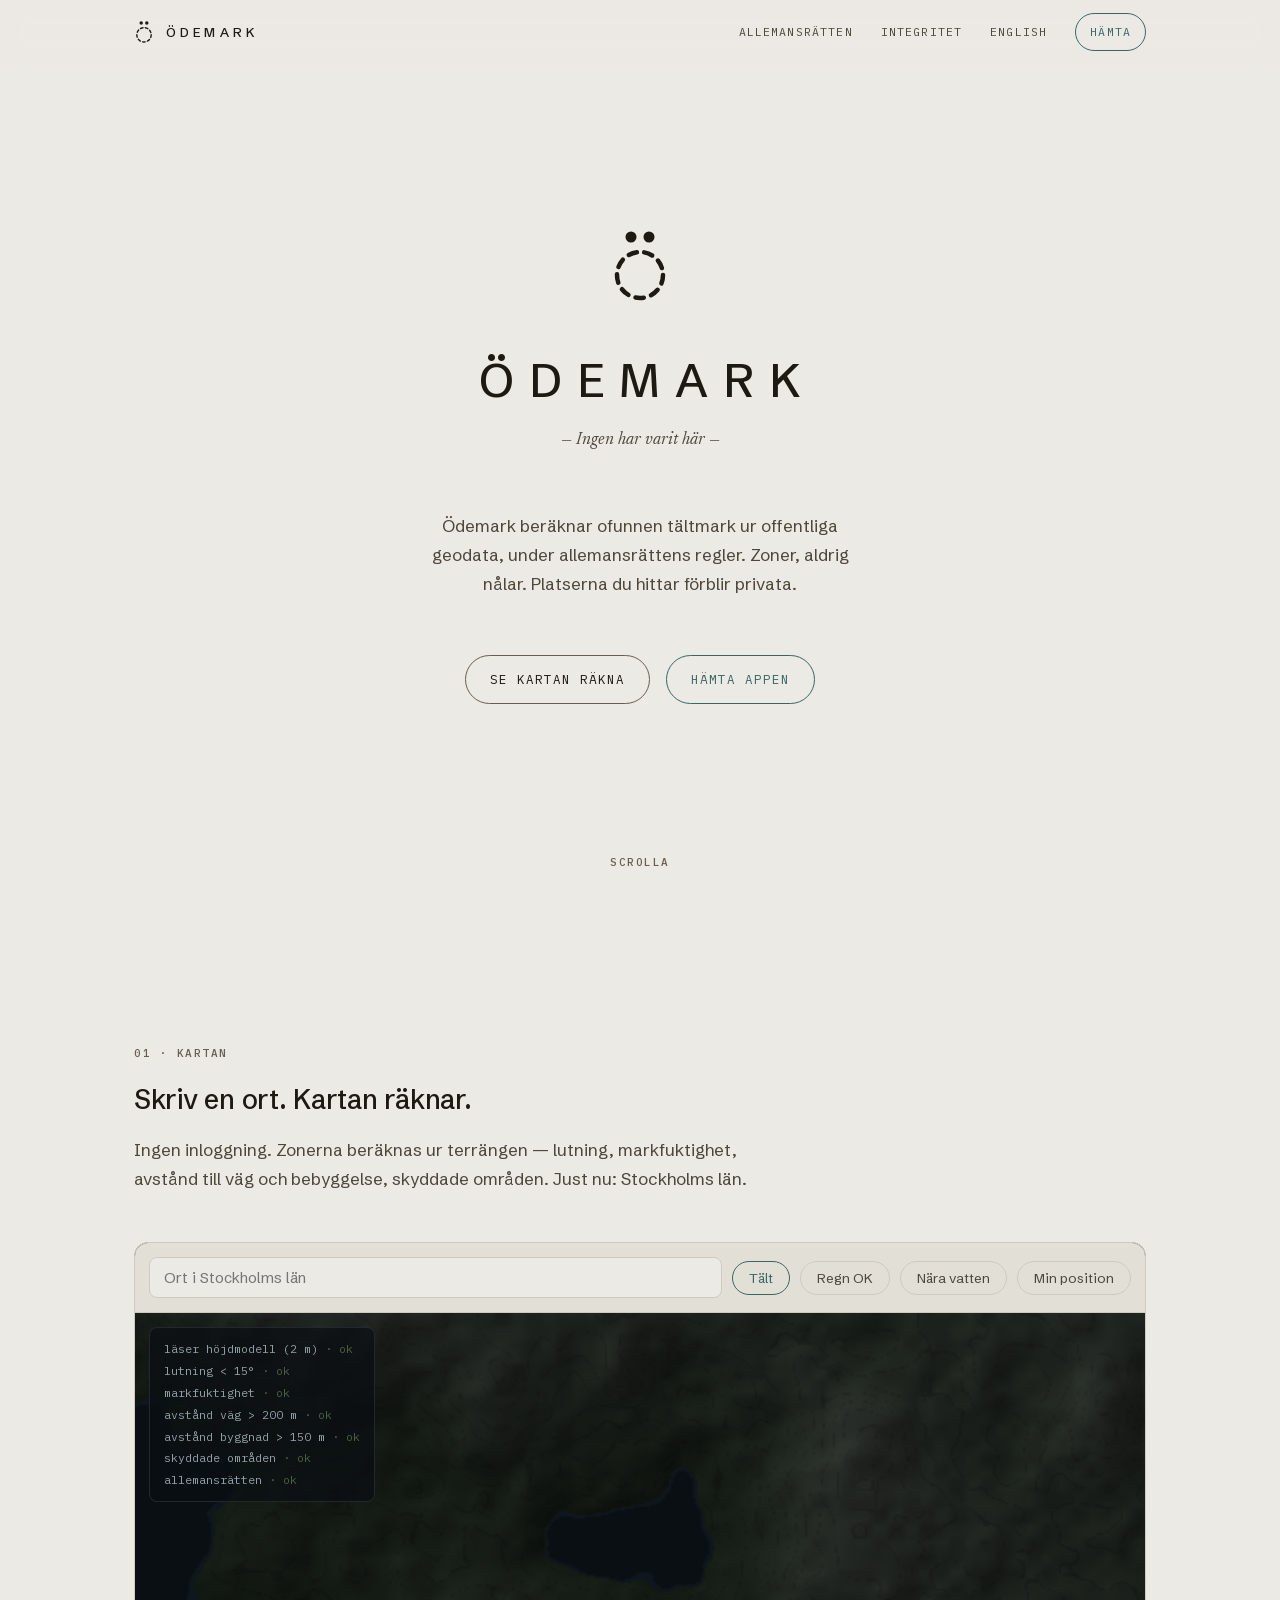
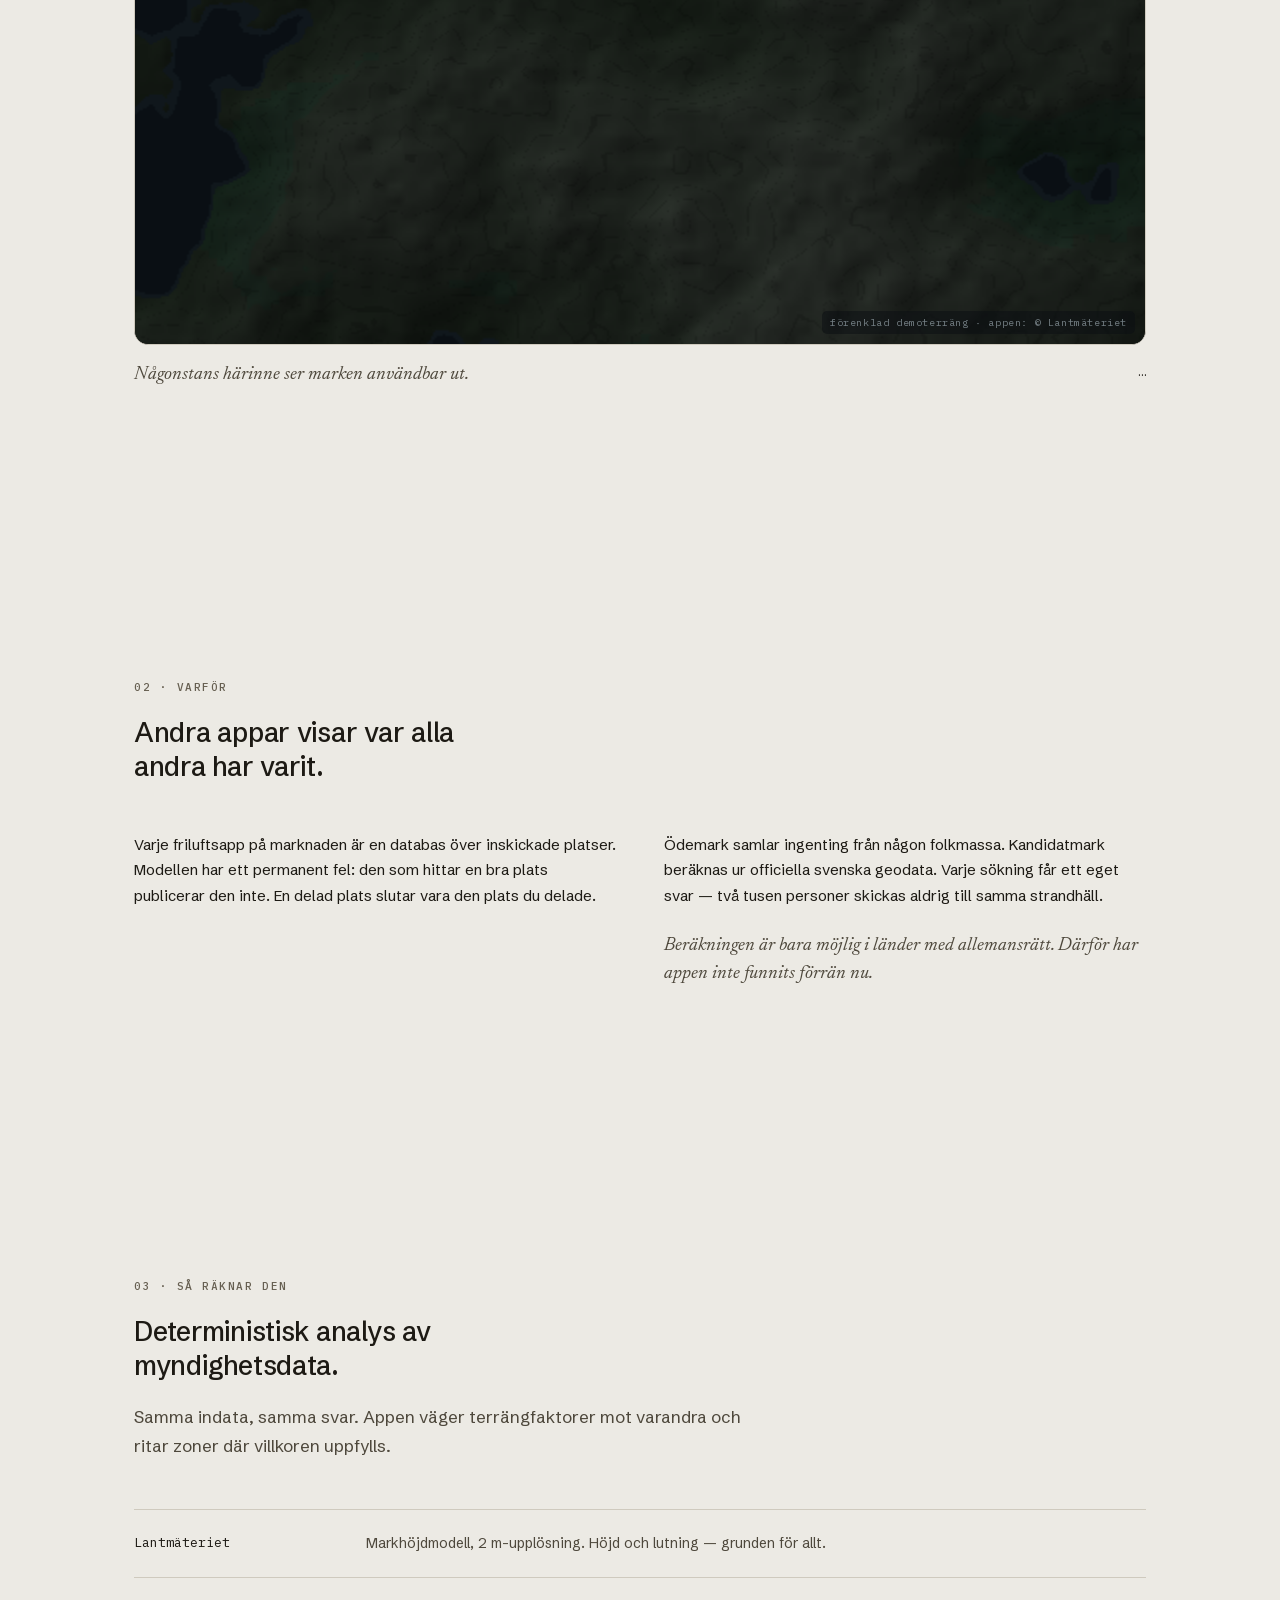
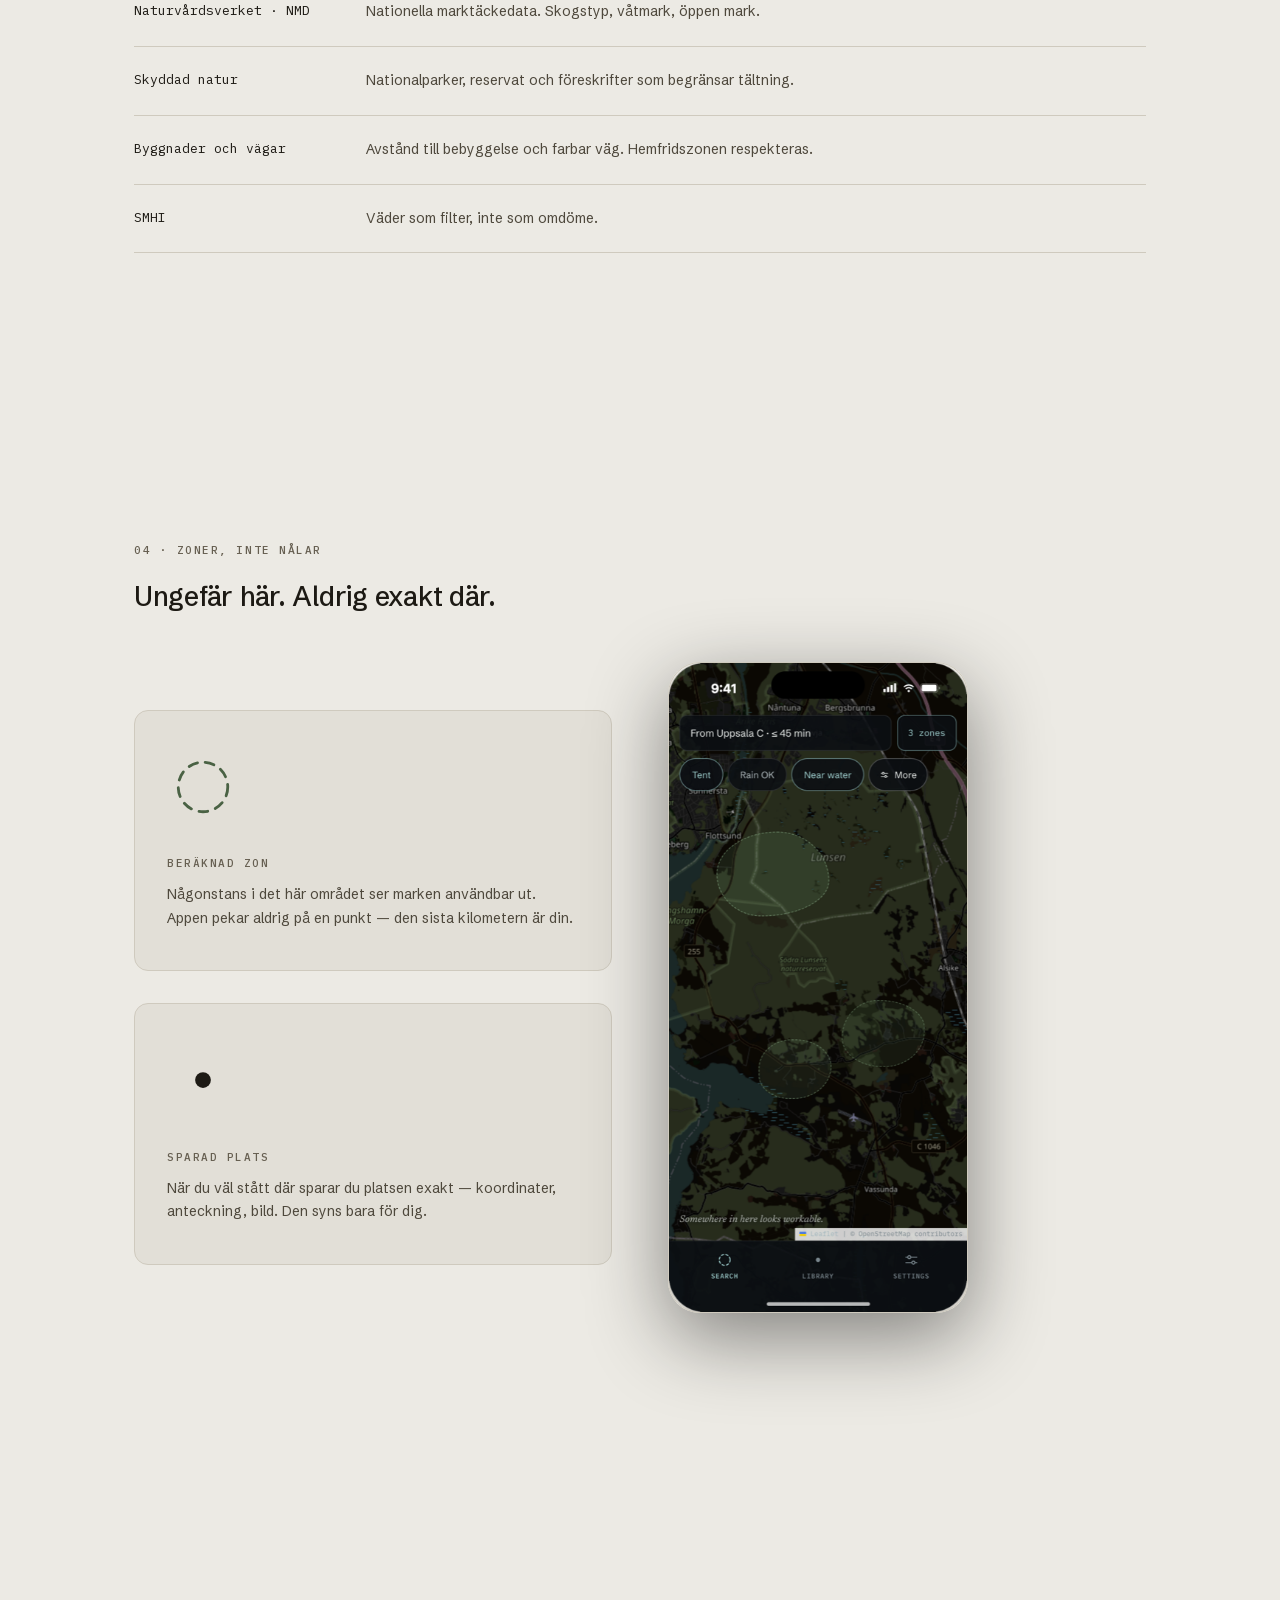
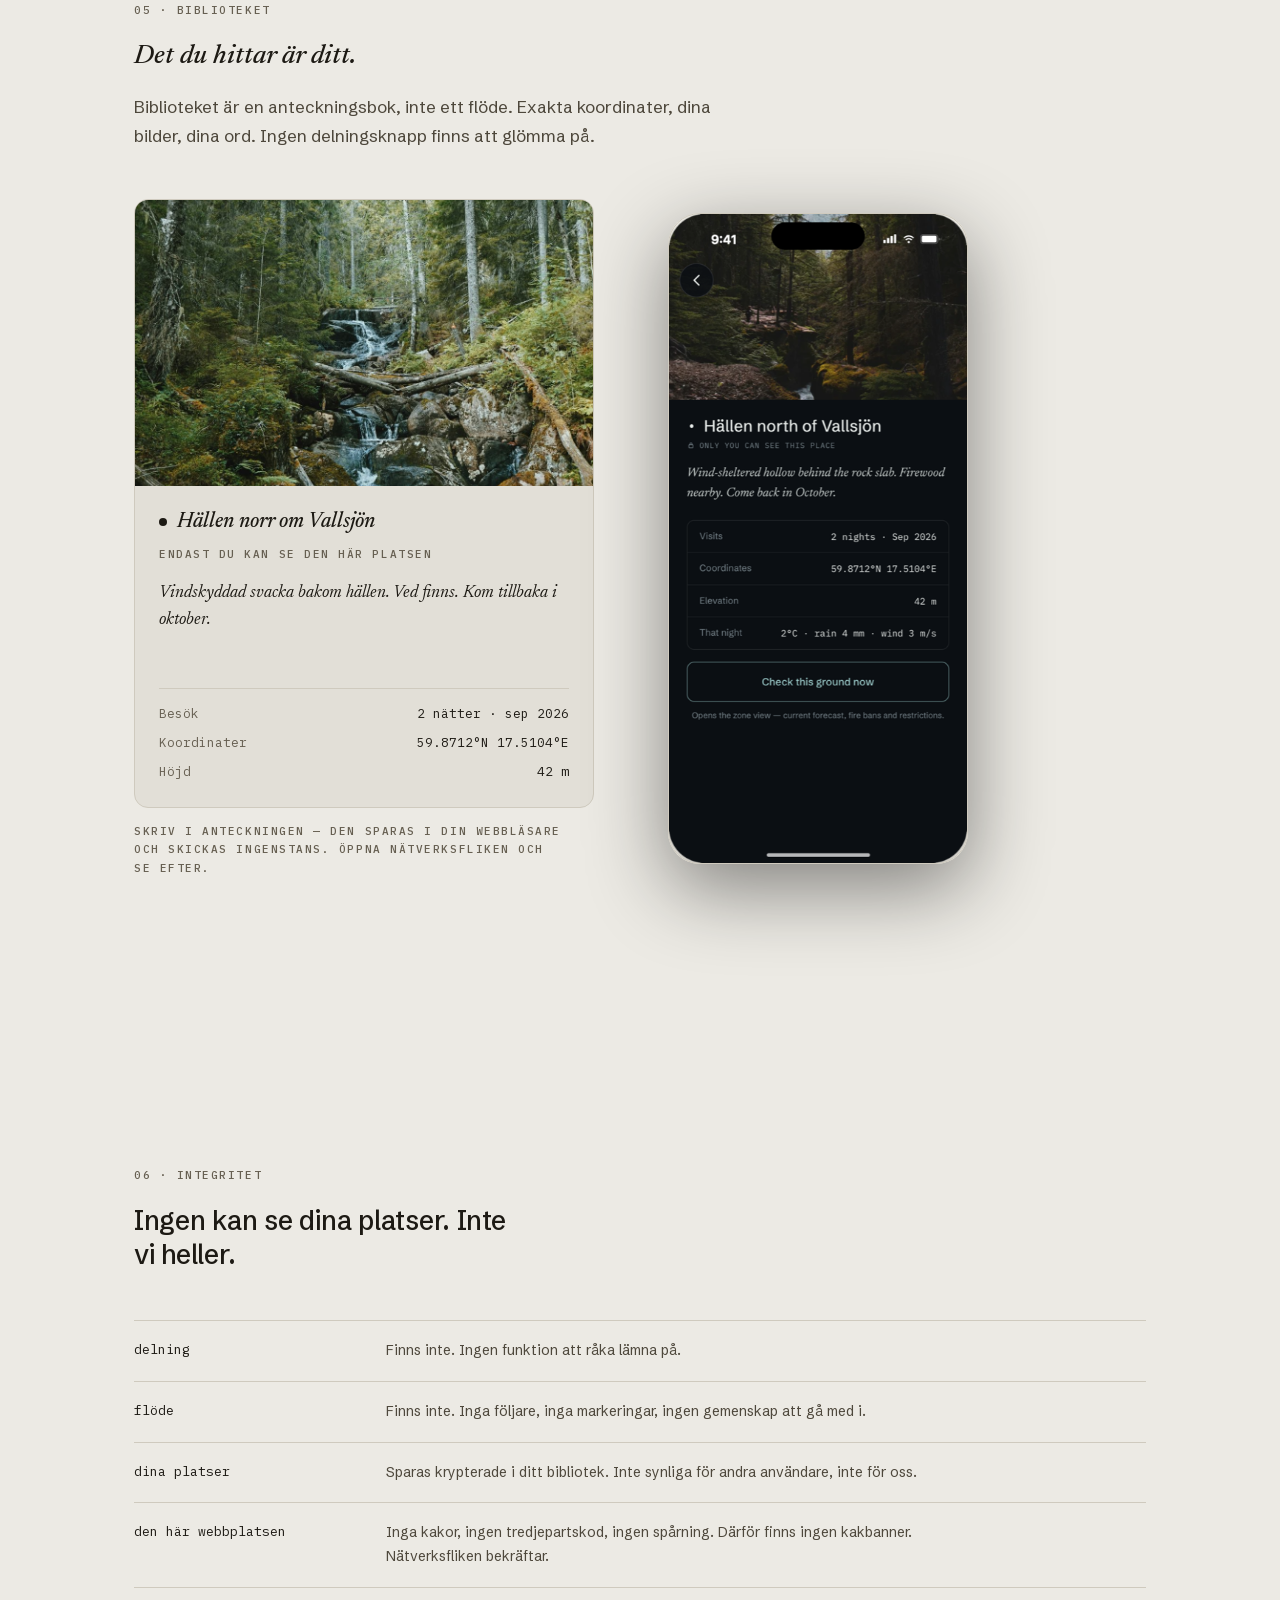
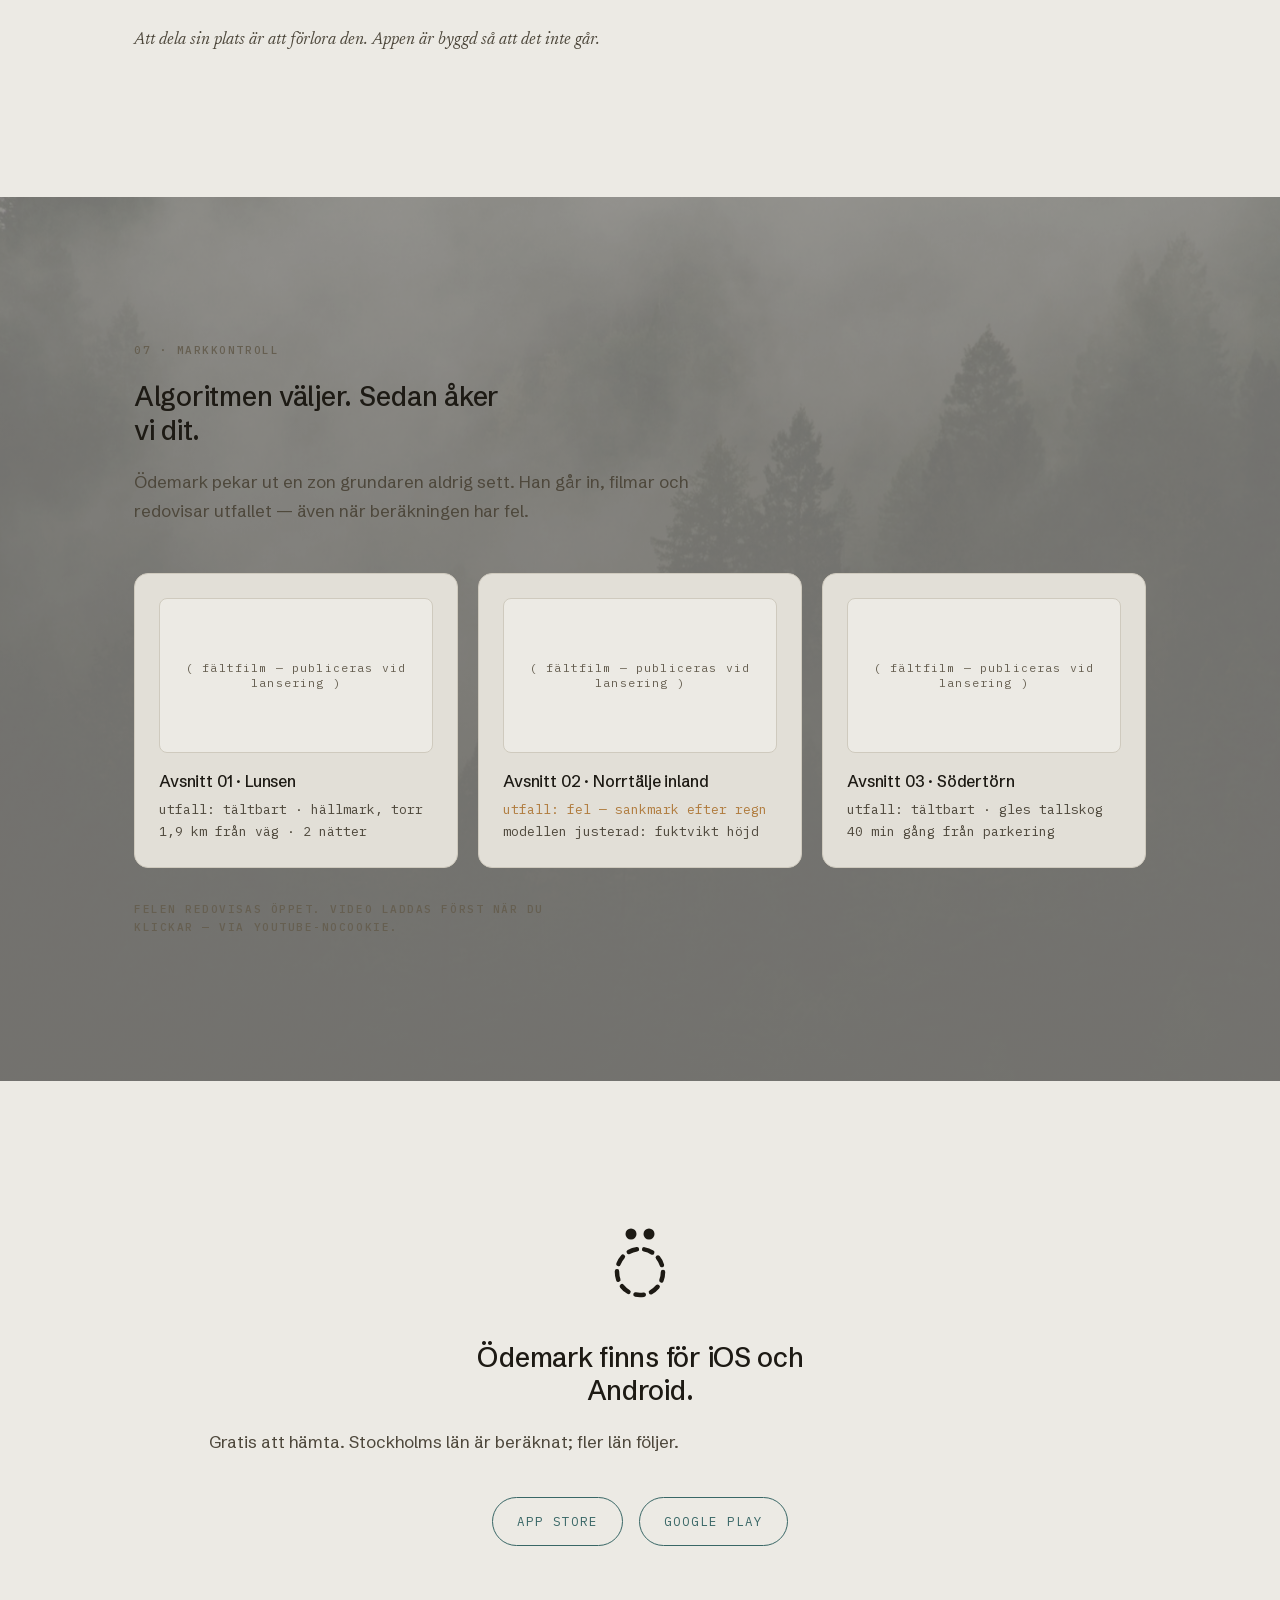
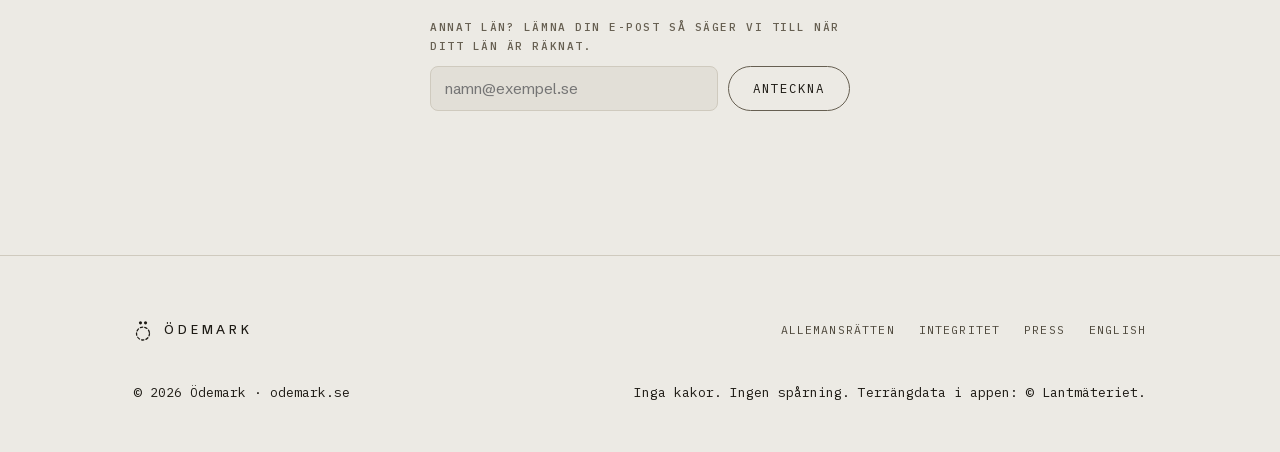
==== index.html @ 14883371 "starts website" ====
<!DOCTYPE html>
<html lang="sv">
<head>
<meta charset="utf-8">
<meta name="viewport" content="width=device-width, initial-scale=1">
<title>Ödemark — beräknad tältmark. Ingen har varit här.</title>
<meta name="description" content="Ödemark beräknar ofunnen tältmark ur offentliga svenska geodata, under allemansrättens regler. Zoner, aldrig nålar. Platserna du hittar förblir privata.">
<link rel="canonical" href="https://odemark.se/">
<link rel="alternate" hreflang="sv" href="https://odemark.se/">
<link rel="alternate" hreflang="en" href="https://odemark.se/en/">
<link rel="alternate" hreflang="x-default" href="https://odemark.se/en/">
<meta name="color-scheme" content="dark light">
<meta name="theme-color" content="#0B0F13">
<meta property="og:title" content="Ödemark — Ingen har varit här">
<meta property="og:description" content="Beräknad tältmark ur offentliga geodata. Zoner, aldrig nålar. Privat, permanent.">
<meta property="og:image" content="https://odemark.se/img/og.png">
<meta property="og:type" content="website">
<meta property="og:url" content="https://odemark.se/">
<meta name="twitter:card" content="summary_large_image">
<link rel="icon" href="/img/odemark-app-icon.png">
<link rel="apple-touch-icon" href="/img/odemark-app-icon.png">
<!-- app store smart banner — fylls med riktigt app-id vid lansering -->
<!-- <meta name="apple-itunes-app" content="app-id=XXXXXXXXX"> -->
<link rel="preload" href="/fonts/schibsted-grotesk-500-latin.woff2" as="font" type="font/woff2" crossorigin>
<link rel="preload" href="/fonts/newsreader-400-italic-latin.woff2" as="font" type="font/woff2" crossorigin>
<link rel="preload" href="/fonts/ibm-plex-mono-400-latin.woff2" as="font" type="font/woff2" crossorigin>
<link rel="stylesheet" href="/css/fonts.css">
<link rel="stylesheet" href="/css/main.css">
</head>
<body>
<a class="skip" href="#main">Hoppa till innehållet</a>

<header class="nav">
  <div class="nav-inner">
    <a class="nav-brand" href="/" aria-label="Ödemark — start">
      <svg viewBox="0 0 64 76" aria-hidden="true"><circle cx="32" cy="47" r="23" fill="none" stroke="currentColor" stroke-width="4.5" stroke-dasharray="8.5 7.5" stroke-linecap="round"/><circle cx="23" cy="9" r="5.5" fill="currentColor"/><circle cx="41" cy="9" r="5.5" fill="currentColor"/></svg>
      <span>Ödemark</span>
    </a>
    <a class="nav-link nav-optional" href="/allemansratten.html">Allemansrätten</a>
    <a class="nav-link nav-optional" href="/integritet.html">Integritet</a>
    <a class="nav-link" href="/en/" lang="en">English</a>
    <a class="nav-cta" href="#hamta">Hämta</a>
  </div>
</header>

<main id="main">

  <!-- arrival: nearly nothing -->
  <section class="hero" aria-labelledby="hero-title">
    <div>
      <svg class="hero-symbol" viewBox="0 0 64 76" aria-hidden="true">
        <circle class="ring" cx="32" cy="47" r="23" fill="none" stroke="currentColor" stroke-width="4.5" stroke-dasharray="8.5 7.5" stroke-linecap="round"/>
        <circle cx="23" cy="9" r="5.5" fill="currentColor"/>
        <circle cx="41" cy="9" r="5.5" fill="currentColor"/>
      </svg>
      <h1 id="hero-title" class="display">Ödemark</h1>
      <p class="tagline">— Ingen har varit här —</p>
      <p class="hero-line">Ödemark beräknar ofunnen tältmark ur offentliga geodata,
      under allemansrättens regler. Zoner, aldrig nålar.
      Platserna du hittar förblir privata.</p>
      <div class="hero-actions">
        <a class="btn" href="#karta">Se kartan räkna</a>
        <a class="btn btn-accent" href="#hamta">Hämta appen</a>
      </div>
    </div>
    <span class="hero-scroll caption" aria-hidden="true">Scrolla</span>
  </section>

  <!-- the demo: the site runs the algorithm -->
  <section id="karta" aria-labelledby="karta-title">
    <div class="wrap">
      <div class="section-head reveal">
        <span class="caption">01 · Kartan</span>
        <h2 id="karta-title">Skriv en ort. Kartan räknar.</h2>
        <p class="lede">Ingen inloggning. Zonerna beräknas ur terrängen — lutning,
        markfuktighet, avstånd till väg och bebyggelse, skyddade områden.
        Just nu: Stockholms län.</p>
      </div>

      <div class="demo-frame reveal" style="--stagger:1">
        <div class="demo-toolbar">
          <input type="text" id="demo-place" list="towns" placeholder="Ort i Stockholms län"
                 aria-label="Ort i Stockholms län" autocomplete="off" spellcheck="false">
          <datalist id="towns">
            <option>Stockholm</option><option>Norrtälje</option><option>Nynäshamn</option>
            <option>Södertälje</option><option>Vaxholm</option><option>Gustavsberg</option>
            <option>Åkersberga</option><option>Märsta</option><option>Hallstavik</option>
            <option>Rimbo</option><option>Dalarö</option><option>Grisslehamn</option>
          </datalist>
          <button class="chip" data-filter="tent" aria-pressed="true">Tält</button>
          <button class="chip" data-filter="rainok" aria-pressed="false">Regn OK</button>
          <button class="chip" data-filter="water" aria-pressed="false">Nära vatten</button>
          <button class="chip" id="demo-locate">Min position</button>
        </div>
        <div class="demo-stage" id="demo-stage">
          <canvas id="terrain-canvas" aria-label="Terrängkarta med beräknade zoner" role="img"></canvas>
          <svg id="zones-svg" aria-label="Beräknade zoner"></svg>
          <div class="demo-log" id="demo-log" aria-hidden="true"></div>
          <div class="demo-readout" id="demo-readout" role="status"></div>
          <div class="demo-empty" id="demo-empty">
            <div>
              <p>Ännu inte beräknat här. Täckningen byggs ut län för län —
              Stockholms län är först.</p>
              <a class="btn" href="#lan">Säg till när mitt län räknas</a>
            </div>
          </div>
          <span class="demo-attrib">förenklad demoterräng · appen: © Lantmäteriet</span>
        </div>
      </div>

      <div class="demo-note reveal" style="--stagger:2">
        <p class="quiet">Någonstans härinne ser marken användbar ut.</p>
        <span class="data" id="demo-count" aria-live="polite"></span>
      </div>
    </div>
  </section>

  <!-- the inversion -->
  <section aria-labelledby="varfor-title">
    <div class="wrap">
      <div class="section-head reveal">
        <span class="caption">02 · Varför</span>
        <h2 id="varfor-title">Andra appar visar var alla andra har varit.</h2>
      </div>
      <div class="two-col">
        <div class="reveal" style="--stagger:1">
          <p>Varje friluftsapp på marknaden är en databas över inskickade platser.
          Modellen har ett permanent fel: den som hittar en bra plats publicerar
          den inte. En delad plats slutar vara den plats du delade.</p>
        </div>
        <div class="reveal" style="--stagger:2">
          <p>Ödemark samlar ingenting från någon folkmassa. Kandidatmark beräknas
          ur officiella svenska geodata. Varje sökning får ett eget svar — två
          tusen personer skickas aldrig till samma strandhäll.</p>
          <p class="quiet" style="margin-top:24px">Beräkningen är bara möjlig i länder
          med allemansrätt. Därför har appen inte funnits förrän nu.</p>
        </div>
      </div>
    </div>
  </section>

  <!-- how it works -->
  <section aria-labelledby="sa-title">
    <div class="wrap">
      <div class="section-head reveal">
        <span class="caption">03 · Så räknar den</span>
        <h2 id="sa-title">Deterministisk analys av myndighetsdata.</h2>
        <p class="lede">Samma indata, samma svar. Appen väger terrängfaktorer mot
        varandra och ritar zoner där villkoren uppfylls.</p>
      </div>
      <div class="sources reveal" style="--stagger:1">
        <div class="source-row">
          <span class="data">Lantmäteriet</span>
          <p>Markhöjdmodell, 2 m-upplösning. Höjd och lutning — grunden för allt.</p>
        </div>
        <div class="source-row">
          <span class="data">Naturvårdsverket · NMD</span>
          <p>Nationella marktäckedata. Skogstyp, våtmark, öppen mark.</p>
        </div>
        <div class="source-row">
          <span class="data">Skyddad natur</span>
          <p>Nationalparker, reservat och föreskrifter som begränsar tältning.</p>
        </div>
        <div class="source-row">
          <span class="data">Byggnader och vägar</span>
          <p>Avstånd till bebyggelse och farbar väg. Hemfridszonen respekteras.</p>
        </div>
        <div class="source-row">
          <span class="data">SMHI</span>
          <p>Väder som filter, inte som omdöme.</p>
        </div>
      </div>
    </div>
  </section>

  <!-- zones, not pins -->
  <section aria-labelledby="zoner-title">
    <div class="wrap">
      <div class="section-head reveal">
        <span class="caption">04 · Zoner, inte nålar</span>
        <h2 id="zoner-title">Ungefär här. Aldrig exakt där.</h2>
      </div>
      <div class="library-grid">
        <div>
          <div class="zones-figure" style="margin-top:0">
            <div class="zone-card reveal" style="--stagger:1">
              <svg viewBox="0 0 64 64" aria-hidden="true"><circle cx="32" cy="32" r="22" fill="none" stroke="var(--zone)" stroke-width="2.5" stroke-dasharray="8 7" stroke-linecap="round"/></svg>
              <span class="caption">Beräknad zon</span>
              <p>Någonstans i det här området ser marken användbar ut. Appen pekar
              aldrig på en punkt — den sista kilometern är din.</p>
            </div>
            <div class="zone-card reveal" style="--stagger:2">
              <svg viewBox="0 0 64 64" aria-hidden="true"><circle cx="32" cy="32" r="7" fill="currentColor"/></svg>
              <span class="caption">Sparad plats</span>
              <p>När du väl stått där sparar du platsen exakt — koordinater,
              anteckning, bild. Den syns bara för dig.</p>
            </div>
          </div>
        </div>
        <div class="reveal" style="--stagger:3">
          <img class="phone" src="/img/02-search.png" width="880" height="1913"
               loading="lazy" decoding="async"
               alt="Appens sökvy: mörk terrängkarta över Lunsen med tre streckade zoner, filtren Tält, Regn OK och Nära vatten">
        </div>
      </div>
    </div>
  </section>

  <!-- the library — the register shifts here -->
  <section id="library" class="library" aria-labelledby="bib-title">
    <div class="wrap">
      <div class="section-head reveal">
        <span class="caption">05 · Biblioteket</span>
        <h2 id="bib-title">Det du hittar är ditt.</h2>
        <p class="lede">Biblioteket är en anteckningsbok, inte ett flöde. Exakta
        koordinater, dina bilder, dina ord. Ingen delningsknapp finns att glömma på.</p>
      </div>
      <div class="library-grid">
        <div class="reveal" style="--stagger:1">
          <div class="spot-card">
            <img class="photo" src="/img/spot-photo.jpg" width="1200" height="1500"
                 loading="lazy" decoding="async"
                 alt="Barrskog med bäck och mossiga stenar">
            <div class="body">
              <div class="spot-title"><span class="dot" aria-hidden="true"></span><h3>Hällen norr om Vallsjön</h3></div>
              <span class="caption only-you">Endast du kan se den här platsen</span>
              <label class="caption" for="field-note" style="display:none">Fältanteckning</label>
              <textarea class="spot-note" id="field-note" rows="3"
                spellcheck="false">Vindskyddad svacka bakom hällen. Ved finns. Kom tillbaka i oktober.</textarea>
              <dl class="spot-meta">
                <div><dt>Besök</dt><dd>2 nätter · sep 2026</dd></div>
                <div><dt>Koordinater</dt><dd>59.8712°N 17.5104°E</dd></div>
                <div><dt>Höjd</dt><dd>42 m</dd></div>
              </dl>
            </div>
          </div>
          <p class="caption net-proof">Skriv i anteckningen — den sparas i din webbläsare
          och skickas ingenstans. Öppna nätverksfliken och se efter.</p>
        </div>
        <div class="reveal" style="--stagger:2">
          <img class="phone" src="/img/07-spot-detail.png" width="880" height="1913"
               loading="lazy" decoding="async"
               alt="Appens platsvy: Hällen norr om Vallsjön, endast du kan se den här platsen, anteckning i kursiv serif och exakta koordinater">
        </div>
      </div>
    </div>
  </section>

  <!-- privacy, stated flatly -->
  <section class="privacy-flat" aria-labelledby="int-title">
    <div class="wrap">
      <div class="section-head reveal">
        <span class="caption">06 · Integritet</span>
        <h2 id="int-title">Ingen kan se dina platser. Inte vi heller.</h2>
      </div>
      <div class="rows reveal" style="--stagger:1">
        <div>
          <span class="data">delning</span>
          <p>Finns inte. Ingen funktion att råka lämna på.</p>
        </div>
        <div>
          <span class="data">flöde</span>
          <p>Finns inte. Inga följare, inga markeringar, ingen gemenskap att gå med i.</p>
        </div>
        <div>
          <span class="data">dina platser</span>
          <p>Sparas krypterade i ditt bibliotek. Inte synliga för andra användare,
          inte för oss.</p>
        </div>
        <div>
          <span class="data">den här webbplatsen</span>
          <p>Inga kakor, ingen tredjepartskod, ingen spårning. Därför finns ingen
          kakbanner. Nätverksfliken bekräftar.</p>
        </div>
      </div>
      <p class="quiet reveal" style="--stagger:2; margin-top:40px">Att dela sin plats är
      att förlora den. Appen är byggd så att det inte går.</p>
    </div>
  </section>

  <!-- ground truth -->
  <section class="ground-truth" aria-labelledby="mark-title">
    <div class="backdrop" style="--mist-url:url('/img/mist.jpg')" aria-hidden="true"></div>
    <div class="wrap">
      <div class="section-head reveal">
        <span class="caption">07 · Markkontroll</span>
        <h2 id="mark-title">Algoritmen väljer. Sedan åker vi dit.</h2>
        <p class="lede">Ödemark pekar ut en zon grundaren aldrig sett. Han går in,
        filmar och redovisar utfallet — även när beräkningen har fel.</p>
      </div>
      <div class="episodes">
        <article class="episode reveal" style="--stagger:1">
          <button class="thumb" data-yt="" data-title="Avsnitt 01 · Lunsen" disabled>( fältfilm — publiceras vid lansering )</button>
          <h3>Avsnitt 01 · Lunsen</h3>
          <span class="data">utfall: tältbart · hällmark, torr</span>
          <span class="data">1,9 km från väg · 2 nätter</span>
        </article>
        <article class="episode reveal" style="--stagger:2">
          <button class="thumb" data-yt="" data-title="Avsnitt 02 · Norrtälje inland" disabled>( fältfilm — publiceras vid lansering )</button>
          <h3>Avsnitt 02 · Norrtälje inland</h3>
          <span class="data verdict-bad">utfall: fel — sankmark efter regn</span>
          <span class="data">modellen justerad: fuktvikt höjd</span>
        </article>
        <article class="episode reveal" style="--stagger:3">
          <button class="thumb" data-yt="" data-title="Avsnitt 03 · Södertörn" disabled>( fältfilm — publiceras vid lansering )</button>
          <h3>Avsnitt 03 · Södertörn</h3>
          <span class="data">utfall: tältbart · gles tallskog</span>
          <span class="data">40 min gång från parkering</span>
        </article>
      </div>
      <p class="caption reveal" style="--stagger:4; margin-top:32px">Felen redovisas öppet.
      Video laddas först när du klickar — via youtube-nocookie.</p>
    </div>
  </section>

  <!-- install -->
  <section id="hamta" class="install" aria-labelledby="hamta-title">
    <div class="wrap">
      <svg class="hero-symbol reveal" viewBox="0 0 64 76" aria-hidden="true">
        <circle cx="32" cy="47" r="23" fill="none" stroke="currentColor" stroke-width="4.5" stroke-dasharray="8.5 7.5" stroke-linecap="round"/>
        <circle cx="23" cy="9" r="5.5" fill="currentColor"/>
        <circle cx="41" cy="9" r="5.5" fill="currentColor"/>
      </svg>
      <h2 id="hamta-title" class="reveal" style="--stagger:1">Ödemark finns för iOS och Android.</h2>
      <p class="lede reveal" style="--stagger:2">Gratis att hämta. Stockholms län är
      beräknat; fler län följer.</p>
      <div class="store-row reveal" style="--stagger:3">
        <a class="btn btn-accent" href="https://apps.apple.com/se/app/odemark" rel="noopener">App Store</a>
        <a class="btn btn-accent" href="https://play.google.com/store/apps/details?id=se.odemark.app" rel="noopener">Google Play</a>
      </div>

      <form id="region-form" class="region-form reveal" style="--stagger:4" data-endpoint="">
        <label class="caption" id="lan" for="region-email">Annat län? Lämna din e-post
        så säger vi till när ditt län är räknat.</label>
        <div class="row">
          <input type="email" id="region-email" name="email" required
                 placeholder="namn@exempel.se" autocomplete="email">
          <button class="btn" type="submit">Anteckna</button>
        </div>
        <p class="confirm" role="status">Antecknat. En rad i en lista — inget nyhetsbrev.</p>
      </form>
    </div>
  </section>

</main>

<footer>
  <div class="wrap">
    <div class="foot-grid">
      <div class="foot-brand">
        <svg viewBox="0 0 64 76" aria-hidden="true"><circle cx="32" cy="47" r="23" fill="none" stroke="currentColor" stroke-width="4.5" stroke-dasharray="8.5 7.5" stroke-linecap="round"/><circle cx="23" cy="9" r="5.5" fill="currentColor"/><circle cx="41" cy="9" r="5.5" fill="currentColor"/></svg>
        <span>Ödemark</span>
      </div>
      <nav class="foot-links" aria-label="Sidfot">
        <a href="/allemansratten.html">Allemansrätten</a>
        <a href="/integritet.html">Integritet</a>
        <a href="/press.html">Press</a>
        <a href="/en/" lang="en">English</a>
      </nav>
    </div>
    <div class="foot-meta">
      <span class="data">© 2026 Ödemark · odemark.se</span>
      <span class="data">Inga kakor. Ingen spårning. Terrängdata i appen: © Lantmäteriet.</span>
    </div>
  </div>
</footer>

<script>
window.ODEMARK_DEMO_I18N = {
  log: [
    "läser höjdmodell (2 m)",
    "lutning < 15°",
    "markfuktighet",
    "avstånd väg > 200 m",
    "avstånd byggnad > 150 m",
    "skyddade områden",
    "allemansrätten"
  ],
  grounds: [
    "torr moränmark · gles tallskog",
    "hällmark med mossa",
    "sandig hedmark",
    "fast mark ovan sankstråk"
  ],
  zoneLabel: "zon",
  zones: "zoner",
  fromRoad: "från närmaste väg"
};
</script>
<script src="/js/main.js" defer></script>
<script src="/js/terrain.js" defer></script>
</body>
</html>
---- css/fonts.css ----
/* latin-ext */
@font-face {
  font-family: 'IBM Plex Mono';
  font-style: normal;
  font-weight: 400;
  font-display: swap;
  src: url(../fonts/ibm-plex-mono-400-latin-ext.woff2) format('woff2');
  unicode-range: U+0100-02BA, U+02BD-02C5, U+02C7-02CC, U+02CE-02D7, U+02DD-02FF, U+0304, U+0308, U+0329, U+1D00-1DBF, U+1E00-1E9F, U+1EF2-1EFF, U+2020, U+20A0-20AB, U+20AD-20C0, U+2113, U+2C60-2C7F, U+A720-A7FF;
}
/* latin */
@font-face {
  font-family: 'IBM Plex Mono';
  font-style: normal;
  font-weight: 400;
  font-display: swap;
  src: url(../fonts/ibm-plex-mono-400-latin.woff2) format('woff2');
  unicode-range: U+0000-00FF, U+0131, U+0152-0153, U+02BB-02BC, U+02C6, U+02DA, U+02DC, U+0304, U+0308, U+0329, U+2000-206F, U+20AC, U+2122, U+2191, U+2193, U+2212, U+2215, U+FEFF, U+FFFD;
}
/* latin-ext */
@font-face {
  font-family: 'IBM Plex Mono';
  font-style: normal;
  font-weight: 500;
  font-display: swap;
  src: url(../fonts/ibm-plex-mono-500-latin-ext.woff2) format('woff2');
  unicode-range: U+0100-02BA, U+02BD-02C5, U+02C7-02CC, U+02CE-02D7, U+02DD-02FF, U+0304, U+0308, U+0329, U+1D00-1DBF, U+1E00-1E9F, U+1EF2-1EFF, U+2020, U+20A0-20AB, U+20AD-20C0, U+2113, U+2C60-2C7F, U+A720-A7FF;
}
/* latin */
@font-face {
  font-family: 'IBM Plex Mono';
  font-style: normal;
  font-weight: 500;
  font-display: swap;
  src: url(../fonts/ibm-plex-mono-500-latin.woff2) format('woff2');
  unicode-range: U+0000-00FF, U+0131, U+0152-0153, U+02BB-02BC, U+02C6, U+02DA, U+02DC, U+0304, U+0308, U+0329, U+2000-206F, U+20AC, U+2122, U+2191, U+2193, U+2212, U+2215, U+FEFF, U+FFFD;
}
/* latin-ext */
@font-face {
  font-family: 'Newsreader';
  font-style: italic;
  font-weight: 400;
  font-display: swap;
  src: url(../fonts/newsreader-400-italic-latin-ext.woff2) format('woff2');
  unicode-range: U+0100-02BA, U+02BD-02C5, U+02C7-02CC, U+02CE-02D7, U+02DD-02FF, U+0304, U+0308, U+0329, U+1D00-1DBF, U+1E00-1E9F, U+1EF2-1EFF, U+2020, U+20A0-20AB, U+20AD-20C0, U+2113, U+2C60-2C7F, U+A720-A7FF;
}
/* latin */
@font-face {
  font-family: 'Newsreader';
  font-style: italic;
  font-weight: 400;
  font-display: swap;
  src: url(../fonts/newsreader-400-italic-latin.woff2) format('woff2');
  unicode-range: U+0000-00FF, U+0131, U+0152-0153, U+02BB-02BC, U+02C6, U+02DA, U+02DC, U+0304, U+0308, U+0329, U+2000-206F, U+20AC, U+2122, U+2191, U+2193, U+2212, U+2215, U+FEFF, U+FFFD;
}
/* latin-ext */
@font-face {
  font-family: 'Newsreader';
  font-style: italic;
  font-weight: 500;
  font-display: swap;
  src: url(../fonts/newsreader-500-italic-latin-ext.woff2) format('woff2');
  unicode-range: U+0100-02BA, U+02BD-02C5, U+02C7-02CC, U+02CE-02D7, U+02DD-02FF, U+0304, U+0308, U+0329, U+1D00-1DBF, U+1E00-1E9F, U+1EF2-1EFF, U+2020, U+20A0-20AB, U+20AD-20C0, U+2113, U+2C60-2C7F, U+A720-A7FF;
}
/* latin */
@font-face {
  font-family: 'Newsreader';
  font-style: italic;
  font-weight: 500;
  font-display: swap;
  src: url(../fonts/newsreader-500-italic-latin.woff2) format('woff2');
  unicode-range: U+0000-00FF, U+0131, U+0152-0153, U+02BB-02BC, U+02C6, U+02DA, U+02DC, U+0304, U+0308, U+0329, U+2000-206F, U+20AC, U+2122, U+2191, U+2193, U+2212, U+2215, U+FEFF, U+FFFD;
}
/* latin-ext */
@font-face {
  font-family: 'Schibsted Grotesk';
  font-style: normal;
  font-weight: 400;
  font-display: swap;
  src: url(../fonts/schibsted-grotesk-400-latin-ext.woff2) format('woff2');
  unicode-range: U+0100-02BA, U+02BD-02C5, U+02C7-02CC, U+02CE-02D7, U+02DD-02FF, U+0304, U+0308, U+0329, U+1D00-1DBF, U+1E00-1E9F, U+1EF2-1EFF, U+2020, U+20A0-20AB, U+20AD-20C0, U+2113, U+2C60-2C7F, U+A720-A7FF;
}
/* latin */
@font-face {
  font-family: 'Schibsted Grotesk';
  font-style: normal;
  font-weight: 400;
  font-display: swap;
  src: url(../fonts/schibsted-grotesk-400-latin.woff2) format('woff2');
  unicode-range: U+0000-00FF, U+0131, U+0152-0153, U+02BB-02BC, U+02C6, U+02DA, U+02DC, U+0304, U+0308, U+0329, U+2000-206F, U+20AC, U+2122, U+2191, U+2193, U+2212, U+2215, U+FEFF, U+FFFD;
}
/* latin-ext */
@font-face {
  font-family: 'Schibsted Grotesk';
  font-style: normal;
  font-weight: 500;
  font-display: swap;
  src: url(../fonts/schibsted-grotesk-500-latin-ext.woff2) format('woff2');
  unicode-range: U+0100-02BA, U+02BD-02C5, U+02C7-02CC, U+02CE-02D7, U+02DD-02FF, U+0304, U+0308, U+0329, U+1D00-1DBF, U+1E00-1E9F, U+1EF2-1EFF, U+2020, U+20A0-20AB, U+20AD-20C0, U+2113, U+2C60-2C7F, U+A720-A7FF;
}
/* latin */
@font-face {
  font-family: 'Schibsted Grotesk';
  font-style: normal;
  font-weight: 500;
  font-display: swap;
  src: url(../fonts/schibsted-grotesk-500-latin.woff2) format('woff2');
  unicode-range: U+0000-00FF, U+0131, U+0152-0153, U+02BB-02BC, U+02C6, U+02DA, U+02DC, U+0304, U+0308, U+0329, U+2000-206F, U+20AC, U+2122, U+2191, U+2193, U+2212, U+2215, U+FEFF, U+FFFD;
}
/* latin-ext */
@font-face {
  font-family: 'Schibsted Grotesk';
  font-style: normal;
  font-weight: 700;
  font-display: swap;
  src: url(../fonts/schibsted-grotesk-700-latin-ext.woff2) format('woff2');
  unicode-range: U+0100-02BA, U+02BD-02C5, U+02C7-02CC, U+02CE-02D7, U+02DD-02FF, U+0304, U+0308, U+0329, U+1D00-1DBF, U+1E00-1E9F, U+1EF2-1EFF, U+2020, U+20A0-20AB, U+20AD-20C0, U+2113, U+2C60-2C7F, U+A720-A7FF;
}
/* latin */
@font-face {
  font-family: 'Schibsted Grotesk';
  font-style: normal;
  font-weight: 700;
  font-display: swap;
  src: url(../fonts/schibsted-grotesk-700-latin.woff2) format('woff2');
  unicode-range: U+0000-00FF, U+0131, U+0152-0153, U+02BB-02BC, U+02C6, U+02DA, U+02DC, U+0304, U+0308, U+0329, U+2000-206F, U+20AC, U+2122, U+2191, U+2193, U+2212, U+2215, U+FEFF, U+FFFD;
}
---- css/main.css ----
/* ————————————————————————————————————————————————
   Ödemark — odemark.se
   Palette, type and motion per Brand Guidelines v1.0.
   Motion extensions per docs/motion-charter.md.
   ———————————————————————————————————————————————— */

:root {
  /* dark — primary */
  --night: #0B0F13;
  --panel: #151C22;
  --bone: #E8ECEA;
  --haze: #79868D;
  --haze-strong: #93A0A7;   /* AA-safe secondary at small sizes */
  --glacier: oklch(82% 0.05 195);
  --glacier-deep: oklch(48% 0.05 195);
  --line: #232B32;

  /* data — reserved, never brand */
  --zone: #74906E;
  --zone-fill: rgba(96, 128, 90, 0.16);
  --caution: #B07C3E;
  --fireban: #BC5F49;

  /* live tokens */
  --bg: var(--night);
  --bg-card: var(--panel);
  --fg: var(--bone);
  --fg-2: var(--haze-strong);
  --fg-3: var(--haze);
  --accent: var(--glacier);
  --edge: var(--line);

  --sans: "Schibsted Grotesk", Helvetica, "Helvetica Neue", Arial, sans-serif;
  --serif: "Newsreader", Georgia, serif;
  --mono: "IBM Plex Mono", ui-monospace, SFMono-Regular, Menlo, monospace;

  --ease: cubic-bezier(0.2, 0, 0, 1);
  --t-ui: 300ms;
  --t-surface: 1600ms;

  --w: 1060px;
  color-scheme: dark;
}

@media (prefers-color-scheme: light) {
  :root {
    --bg: #E9EBE9;
    --bg-card: #DFE2DF;
    --fg: #12181D;
    --fg-2: #3E4A51;
    --fg-3: #5A666D;
    --accent: var(--glacier-deep);
    --edge: #C9CEC9;
    --zone: #4A6244;
    --zone-fill: rgba(74, 98, 68, 0.14);
    color-scheme: light;
  }
}

/* the register shift — search is an instrument, the library is a notebook.
   the whole surface warms a step when you cross over. */
html.register-library {
  --bg: #12110F;
  --bg-card: #1B1916;
  --fg: #ECE9E2;
  --fg-2: #A29B8E;
  --fg-3: #877F72;
  --edge: #2B2822;
}
@media (prefers-color-scheme: light) {
  html.register-library {
    --bg: #ECEAE4;
    --bg-card: #E2DFD7;
    --fg: #1D1A14;
    --fg-2: #4E483C;
    --fg-3: #665F51;
    --edge: #CFCABE;
  }
}

* { margin: 0; padding: 0; box-sizing: border-box; }

html { scroll-behavior: smooth; }

body {
  background: var(--bg);
  color: var(--fg);
  font-family: var(--sans);
  font-size: 15px;
  line-height: 1.7;
  font-weight: 400;
  -webkit-font-smoothing: antialiased;
  transition: background-color var(--t-surface) var(--ease),
              color var(--t-surface) var(--ease);
}

::selection { background: var(--glacier-deep); color: var(--bone); }

/* —— type scale (guidelines p.05) —— */

h1, h2, h3 { font-weight: 500; line-height: 1.25; letter-spacing: -0.01em; }
h1 { font-size: clamp(27px, 4.6vw, 46px); }
h2 { font-size: clamp(22px, 3vw, 27px); }
h3 { font-size: 19px; }

.display {
  font-size: clamp(28px, 5vw, 46px);
  font-weight: 500;
  letter-spacing: 0.32em;
  text-transform: uppercase;
  text-indent: 0.32em; /* optical centre for tracked caps */
}

.caption {
  font-family: var(--mono);
  font-size: 11px;
  font-weight: 500;
  letter-spacing: 0.14em;
  text-transform: uppercase;
  color: var(--fg-3);
}

.data { font-family: var(--mono); font-size: 13px; font-weight: 400; }

.quiet {
  font-family: var(--serif);
  font-style: italic;
  font-weight: 400;
  font-size: 1.25em;
  line-height: 1.5;
  color: var(--fg-2);
}

p { max-width: 62ch; }
a { color: inherit; text-decoration-color: var(--fg-3); text-underline-offset: 3px; }
a:hover { text-decoration-color: var(--accent); }
a:focus-visible, button:focus-visible, input:focus-visible, [tabindex]:focus-visible {
  outline: 2px solid var(--accent);
  outline-offset: 3px;
  border-radius: 2px;
}

img { max-width: 100%; height: auto; display: block; }

/* —— layout —— */

.wrap { max-width: var(--w); margin: 0 auto; padding: 0 24px; }

section { padding: clamp(96px, 16vh, 180px) 0; }

.section-head { margin-bottom: 48px; }
.section-head .caption { display: block; margin-bottom: 20px; }
.section-head h2 { max-width: 24ch; }

.lede { font-size: 17px; color: var(--fg-2); margin-top: 20px; }

hr.rule { border: 0; border-top: 1px solid var(--edge); }

/* —— nav —— */

.nav {
  position: fixed; inset: 0 0 auto 0; z-index: 50;
  background: color-mix(in srgb, var(--bg) 82%, transparent);
  backdrop-filter: blur(12px);
  -webkit-backdrop-filter: blur(12px);
  border-bottom: 1px solid transparent;
  transition: border-color var(--t-ui) var(--ease),
              background-color var(--t-surface) var(--ease);
}
.nav.is-scrolled { border-bottom-color: var(--edge); }
.nav-inner {
  max-width: var(--w); margin: 0 auto; padding: 0 24px;
  height: 64px; display: flex; align-items: center; gap: 28px;
}
.nav-brand {
  display: flex; align-items: center; gap: 12px;
  text-decoration: none; margin-right: auto;
}
.nav-brand svg { width: 20px; height: 24px; }
.nav-brand span {
  font-size: 13px; font-weight: 500;
  letter-spacing: 0.32em; text-transform: uppercase;
}
.nav a.nav-link {
  font-family: var(--mono); font-size: 11.5px; letter-spacing: 0.1em;
  text-transform: uppercase; text-decoration: none; color: var(--fg-2);
}
.nav a.nav-link:hover { color: var(--fg); }
.nav a.nav-cta {
  font-family: var(--mono); font-size: 11.5px; letter-spacing: 0.1em;
  text-transform: uppercase; text-decoration: none;
  color: var(--accent); border: 1px solid var(--glacier-deep);
  padding: 8px 14px; border-radius: 999px;
  transition: border-color var(--t-ui) var(--ease);
}
.nav a.nav-cta:hover { border-color: var(--accent); }
@media (max-width: 640px) { .nav a.nav-link.nav-optional { display: none; } }

/* —— hero: the empty arrival —— */

.hero {
  min-height: 100svh;
  display: grid; place-items: center;
  text-align: center;
  padding: 96px 24px 64px;
  position: relative;
}
.hero-symbol { width: 64px; height: 76px; margin: 0 auto 40px; }
.hero-symbol .ring {
  stroke-dashoffset: 0;
}
@media (prefers-reduced-motion: no-preference) {
  .hero-symbol .ring {
    stroke-dasharray: 8.5 7.5;
    animation: none;
  }
  .hero-symbol.draw .ring {
    animation: ring-in 400ms var(--ease) both;
  }
  @keyframes ring-in { from { opacity: 0; } to { opacity: 1; } }
}
.hero .tagline {
  font-family: var(--serif); font-style: italic;
  font-size: 17px; color: var(--fg-2);
  margin-top: 18px;
}
.hero .hero-line {
  margin: 56px auto 0; max-width: 44ch;
  font-size: 17px; color: var(--fg-2);
}
.hero-actions {
  margin-top: 56px; display: flex; gap: 16px; justify-content: center; flex-wrap: wrap;
}
.hero-scroll {
  position: absolute; bottom: 28px; left: 50%; transform: translateX(-50%);
}

/* buttons — glacier is chrome, never a bright block */
.btn {
  display: inline-block;
  font-family: var(--mono); font-size: 12.5px; letter-spacing: 0.08em;
  text-transform: uppercase; text-decoration: none;
  color: var(--fg);
  border: 1px solid var(--fg-3);
  padding: 13px 24px; border-radius: 999px;
  background: transparent; cursor: pointer;
  transition: border-color var(--t-ui) var(--ease), color var(--t-ui) var(--ease);
}
.btn:hover { border-color: var(--fg); }
.btn.btn-accent { color: var(--accent); border-color: var(--glacier-deep); }
.btn.btn-accent:hover { border-color: var(--accent); }

/* —— map demo —— */

.demo-frame {
  border: 1px solid var(--edge);
  border-radius: 14px;
  overflow: hidden;
  background: #0A0D10;
}
.demo-toolbar {
  display: flex; gap: 10px; flex-wrap: wrap; align-items: center;
  padding: 14px;
  border-bottom: 1px solid var(--edge);
  background: var(--bg-card);
  transition: background-color var(--t-surface) var(--ease);
}
.demo-toolbar input[type="text"] {
  flex: 1 1 220px;
  background: var(--bg);
  border: 1px solid var(--edge);
  border-radius: 8px;
  color: var(--fg);
  font-family: var(--sans); font-size: 15px;
  padding: 10px 14px;
  transition: border-color var(--t-ui) var(--ease);
}
.demo-toolbar input[type="text"]:focus { border-color: var(--glacier-deep); outline: none; }
.chip {
  font-family: var(--sans); font-size: 13.5px;
  color: var(--fg-2);
  background: transparent;
  border: 1px solid var(--edge);
  border-radius: 999px;
  padding: 8px 16px; cursor: pointer;
  transition: color var(--t-ui) var(--ease), border-color var(--t-ui) var(--ease);
}
.chip[aria-pressed="true"] { color: var(--accent); border-color: var(--glacier-deep); }
.chip:hover { border-color: var(--fg-3); }

.demo-stage { position: relative; aspect-ratio: 16 / 10; min-height: 320px; }
.demo-stage canvas { position: absolute; inset: 0; width: 100%; height: 100%; }
#zones-svg { position: absolute; inset: 0; width: 100%; height: 100%; pointer-events: none; }
#zones-svg path {
  pointer-events: auto; cursor: pointer;
  fill: var(--zone-fill);
  stroke: var(--zone);
  stroke-width: 1.6;
  stroke-dasharray: 7 6;
  stroke-linecap: round;
  opacity: 0;
  transition: opacity 400ms var(--ease);
}
#zones-svg.zones-in path { opacity: 1; }
#zones-svg path:hover, #zones-svg path:focus { fill: rgba(96, 128, 90, 0.26); outline: none; }

.demo-log {
  position: absolute; left: 14px; top: 14px;
  font-family: var(--mono); font-size: 11.5px; line-height: 1.9;
  color: var(--haze-strong);
  background: rgba(11, 15, 19, 0.72);
  border: 1px solid rgba(35, 43, 50, 0.9);
  border-radius: 8px;
  padding: 10px 14px;
  max-width: min(72vw, 340px);
  pointer-events: none;
  opacity: 0;
  transition: opacity var(--t-ui) var(--ease);
}
.demo-log.show { opacity: 1; }
.demo-log .done { color: var(--zone); }

.demo-readout {
  position: absolute; right: 14px; bottom: 40px;
  font-family: var(--mono); font-size: 12px; line-height: 1.9;
  color: var(--bone);
  background: rgba(11, 15, 19, 0.82);
  border: 1px solid rgba(35, 43, 50, 0.9);
  border-radius: 8px;
  padding: 12px 16px;
  opacity: 0; pointer-events: none;
  transition: opacity var(--t-ui) var(--ease);
  max-width: min(78vw, 320px);
}
.demo-readout.show { opacity: 1; }
.demo-readout .caption { display: block; margin-bottom: 4px; }

.demo-attrib {
  position: absolute; right: 10px; bottom: 10px;
  font-family: var(--mono); font-size: 10px; letter-spacing: 0.06em;
  color: rgba(147, 160, 167, 0.75);
  background: rgba(11, 15, 19, 0.55);
  padding: 3px 8px; border-radius: 5px;
  max-width: calc(100% - 20px);
}
@media (max-width: 520px) { .demo-attrib { font-size: 9px; letter-spacing: 0.02em; } }
button.thumb:disabled { cursor: default; }

.demo-note { margin-top: 16px; display: flex; justify-content: space-between; gap: 16px; flex-wrap: wrap; }

.demo-empty {
  position: absolute; inset: 0;
  display: grid; place-items: center; text-align: center;
  padding: 24px;
  background: rgba(11, 15, 19, 0.86);
  opacity: 0; pointer-events: none;
  transition: opacity var(--t-ui) var(--ease);
}
.demo-empty.show { opacity: 1; pointer-events: auto; }
.demo-empty p { margin: 0 auto 16px; }

/* —— inversion / how it works —— */

.two-col {
  display: grid; gap: 48px;
  grid-template-columns: repeat(auto-fit, minmax(300px, 1fr));
  align-items: start;
}

.sources { border-top: 1px solid var(--edge); margin-top: 48px; }
.source-row {
  display: grid; gap: 8px 32px;
  grid-template-columns: 200px 1fr;
  padding: 22px 0;
  border-bottom: 1px solid var(--edge);
}
.source-row .data { color: var(--fg); }
.source-row p { color: var(--fg-2); font-size: 14px; margin: 0; }
@media (max-width: 560px) { .source-row { grid-template-columns: 1fr; } }

.factor-list { list-style: none; }
.factor-list li {
  font-family: var(--mono); font-size: 13px;
  color: var(--fg-2);
  padding: 10px 0;
  border-bottom: 1px solid var(--edge);
  display: flex; justify-content: space-between; gap: 16px; flex-wrap: wrap;
}
.factor-list li span:last-child { color: var(--fg-3); }

/* —— zones not pins —— */

.zones-figure {
  display: grid; gap: 32px;
  grid-template-columns: repeat(auto-fit, minmax(260px, 1fr));
  margin-top: 48px;
}
.zone-card {
  border: 1px solid var(--edge);
  border-radius: 14px;
  padding: 40px 32px;
  background: var(--bg-card);
  transition: background-color var(--t-surface) var(--ease);
}
.zone-card svg { width: 72px; height: 72px; margin-bottom: 24px; }
.zone-card .caption { display: block; margin-bottom: 10px; }
.zone-card p { font-size: 14px; color: var(--fg-2); margin: 0; }

.phone {
  border: 1px solid var(--edge);
  border-radius: 32px;
  overflow: hidden;
  max-width: 300px;
  box-shadow: 0 24px 80px rgba(0, 0, 0, 0.45);
}

/* —— the library (register shifts here) —— */

.library h2, .library h3 { font-family: var(--serif); font-style: italic; font-weight: 500; letter-spacing: 0; }

.spot-card {
  border: 1px solid var(--edge);
  border-radius: 14px;
  overflow: hidden;
  background: var(--bg-card);
  max-width: 460px;
  transition: background-color var(--t-surface) var(--ease);
}
.spot-card .photo { aspect-ratio: 16 / 10; object-fit: cover; width: 100%; }
.spot-card .body { padding: 24px; }
.spot-title { display: flex; align-items: baseline; gap: 10px; }
.spot-title .dot { width: 8px; height: 8px; border-radius: 50%; background: var(--fg); flex: none; transform: translateY(-1px); }
.spot-title h3 { font-size: 21px; }
.spot-card .only-you { margin: 8px 0 16px; display: flex; gap: 8px; align-items: center; }
.spot-note {
  font-family: var(--serif); font-style: italic;
  font-size: 17px; line-height: 1.55; color: var(--fg);
  border: 0; background: transparent; width: 100%; resize: none;
  padding: 2px 0; min-height: 78px;
}
.spot-note:focus { outline: none; border-bottom: 1px solid var(--edge); }
.spot-meta {
  margin-top: 18px; border-top: 1px solid var(--edge); padding-top: 14px;
  display: grid; gap: 8px;
  font-family: var(--mono); font-size: 12.5px;
}
.spot-meta div { display: flex; justify-content: space-between; gap: 16px; }
.spot-meta dt { color: var(--fg-3); font-style: normal; }
.spot-meta dd { color: var(--fg); }

.library-grid {
  display: grid; gap: 56px;
  grid-template-columns: repeat(auto-fit, minmax(300px, 1fr));
  align-items: center;
}

.net-proof {
  margin-top: 14px;
}

/* —— privacy —— */

.privacy-flat p { font-size: 17px; }
.privacy-flat .rows { margin-top: 40px; border-top: 1px solid var(--edge); }
.privacy-flat .rows > div {
  display: grid; grid-template-columns: 220px 1fr; gap: 8px 32px;
  padding: 18px 0; border-bottom: 1px solid var(--edge);
}
.privacy-flat .rows .data { color: var(--fg); }
.privacy-flat .rows p { font-size: 14px; color: var(--fg-2); margin: 0; }
@media (max-width: 560px) { .privacy-flat .rows > div { grid-template-columns: 1fr; } }

/* —— ground truth —— */

.ground-truth { position: relative; }
.ground-truth .backdrop {
  position: absolute; inset: 0; z-index: -1;
  background-image: linear-gradient(rgba(11,15,19,0.68), rgba(11,15,19,0.94)), var(--mist-url, none);
  background-size: cover; background-position: center;
  opacity: 0.55;
}
html.register-library .ground-truth .backdrop {
  background-image: linear-gradient(rgba(18,17,15,0.7), rgba(18,17,15,0.95)), var(--mist-url, none);
}
.episodes { display: grid; gap: 20px; grid-template-columns: repeat(auto-fit, minmax(260px, 1fr)); margin-top: 48px; }
.episode {
  border: 1px solid var(--edge); border-radius: 14px;
  background: var(--bg-card);
  padding: 24px;
  transition: background-color var(--t-surface) var(--ease);
}
.episode .thumb {
  aspect-ratio: 16 / 9; border-radius: 8px; border: 1px solid var(--edge);
  display: grid; place-items: center;
  font-family: var(--mono); font-size: 11.5px; letter-spacing: 0.1em;
  color: var(--fg-3);
  margin-bottom: 18px;
  background: var(--bg);
  cursor: pointer; width: 100%;
  transition: color var(--t-ui) var(--ease), border-color var(--t-ui) var(--ease);
}
button.thumb:hover { color: var(--fg); border-color: var(--fg-3); }
.episode .thumb iframe { width: 100%; height: 100%; border: 0; border-radius: 8px; }
.episode h3 { font-size: 16px; margin-bottom: 8px; }
.episode .data { color: var(--fg-2); display: block; }
.episode .verdict-bad { color: var(--caution); }

/* —— install —— */

.install { text-align: center; }
.install .hero-symbol { margin-bottom: 32px; }
.install h2 { margin: 0 auto; max-width: 22ch; }
.store-row { margin-top: 40px; display: flex; gap: 16px; justify-content: center; flex-wrap: wrap; }
.region-form { margin: 72px auto 0; max-width: 420px; text-align: left; }
.region-form label { display: block; margin-bottom: 10px; }
.region-form .row { display: flex; gap: 10px; }
.region-form input[type="email"] {
  flex: 1;
  background: var(--bg-card); border: 1px solid var(--edge); border-radius: 8px;
  color: var(--fg); font-family: var(--sans); font-size: 15px;
  padding: 12px 14px;
}
.region-form input[type="email"]:focus { border-color: var(--glacier-deep); outline: none; }
.region-form .confirm { margin-top: 10px; color: var(--fg-2); display: none; }
.region-form.sent .row { display: none; }
.region-form.sent .confirm { display: block; }

/* —— footer —— */

footer {
  border-top: 1px solid var(--edge);
  padding: 64px 0 48px;
}
.foot-grid { display: flex; justify-content: space-between; gap: 32px; flex-wrap: wrap; align-items: flex-start; }
.foot-brand { display: flex; align-items: center; gap: 12px; }
.foot-brand svg { width: 18px; height: 22px; }
.foot-brand span { font-size: 12px; font-weight: 500; letter-spacing: 0.32em; text-transform: uppercase; }
.foot-links { display: flex; gap: 24px; flex-wrap: wrap; }
.foot-links a { font-family: var(--mono); font-size: 11.5px; letter-spacing: 0.1em; text-transform: uppercase; text-decoration: none; color: var(--fg-2); }
.foot-links a:hover { color: var(--fg); }
.foot-meta { margin-top: 40px; display: flex; justify-content: space-between; gap: 16px; flex-wrap: wrap; }

/* —— subpages —— */

.page { padding: 160px 0 96px; }
.page .prose h2 { margin: 56px 0 16px; }
.page .prose h3 { margin: 36px 0 12px; }
.page .prose p { margin-bottom: 16px; color: var(--fg); }
.page .prose p.muted { color: var(--fg-2); }
.page .prose ul { margin: 0 0 16px 20px; }
.page .prose li { margin-bottom: 8px; }
.page .prose .caption { display: block; margin: 40px 0 8px; }

.press-grid { display: grid; gap: 20px; grid-template-columns: repeat(auto-fit, minmax(220px, 1fr)); margin-top: 40px; }
.press-item { border: 1px solid var(--edge); border-radius: 14px; padding: 24px; background: var(--bg-card); }
.press-item img { border-radius: 8px; margin-bottom: 16px; border: 1px solid var(--edge); }

/* —— reveals (charter: opacity + ≤4px, ≤80ms stagger, max 5) —— */

@media (prefers-reduced-motion: no-preference) {
  .reveal { opacity: 0; transform: translateY(4px); }
  .reveal.in {
    opacity: 1; transform: none;
    transition: opacity 400ms var(--ease), transform 400ms var(--ease);
    transition-delay: calc(var(--stagger, 0) * 80ms);
  }
}

@media (prefers-reduced-motion: reduce) {
  html { scroll-behavior: auto; }
  *, *::before, *::after { transition: none !important; animation: none !important; }
}

/* skip link */
.skip {
  position: absolute; left: -9999px; top: 12px; z-index: 100;
  background: var(--bg-card); color: var(--fg);
  padding: 10px 16px; border-radius: 8px;
}
.skip:focus { left: 12px; }
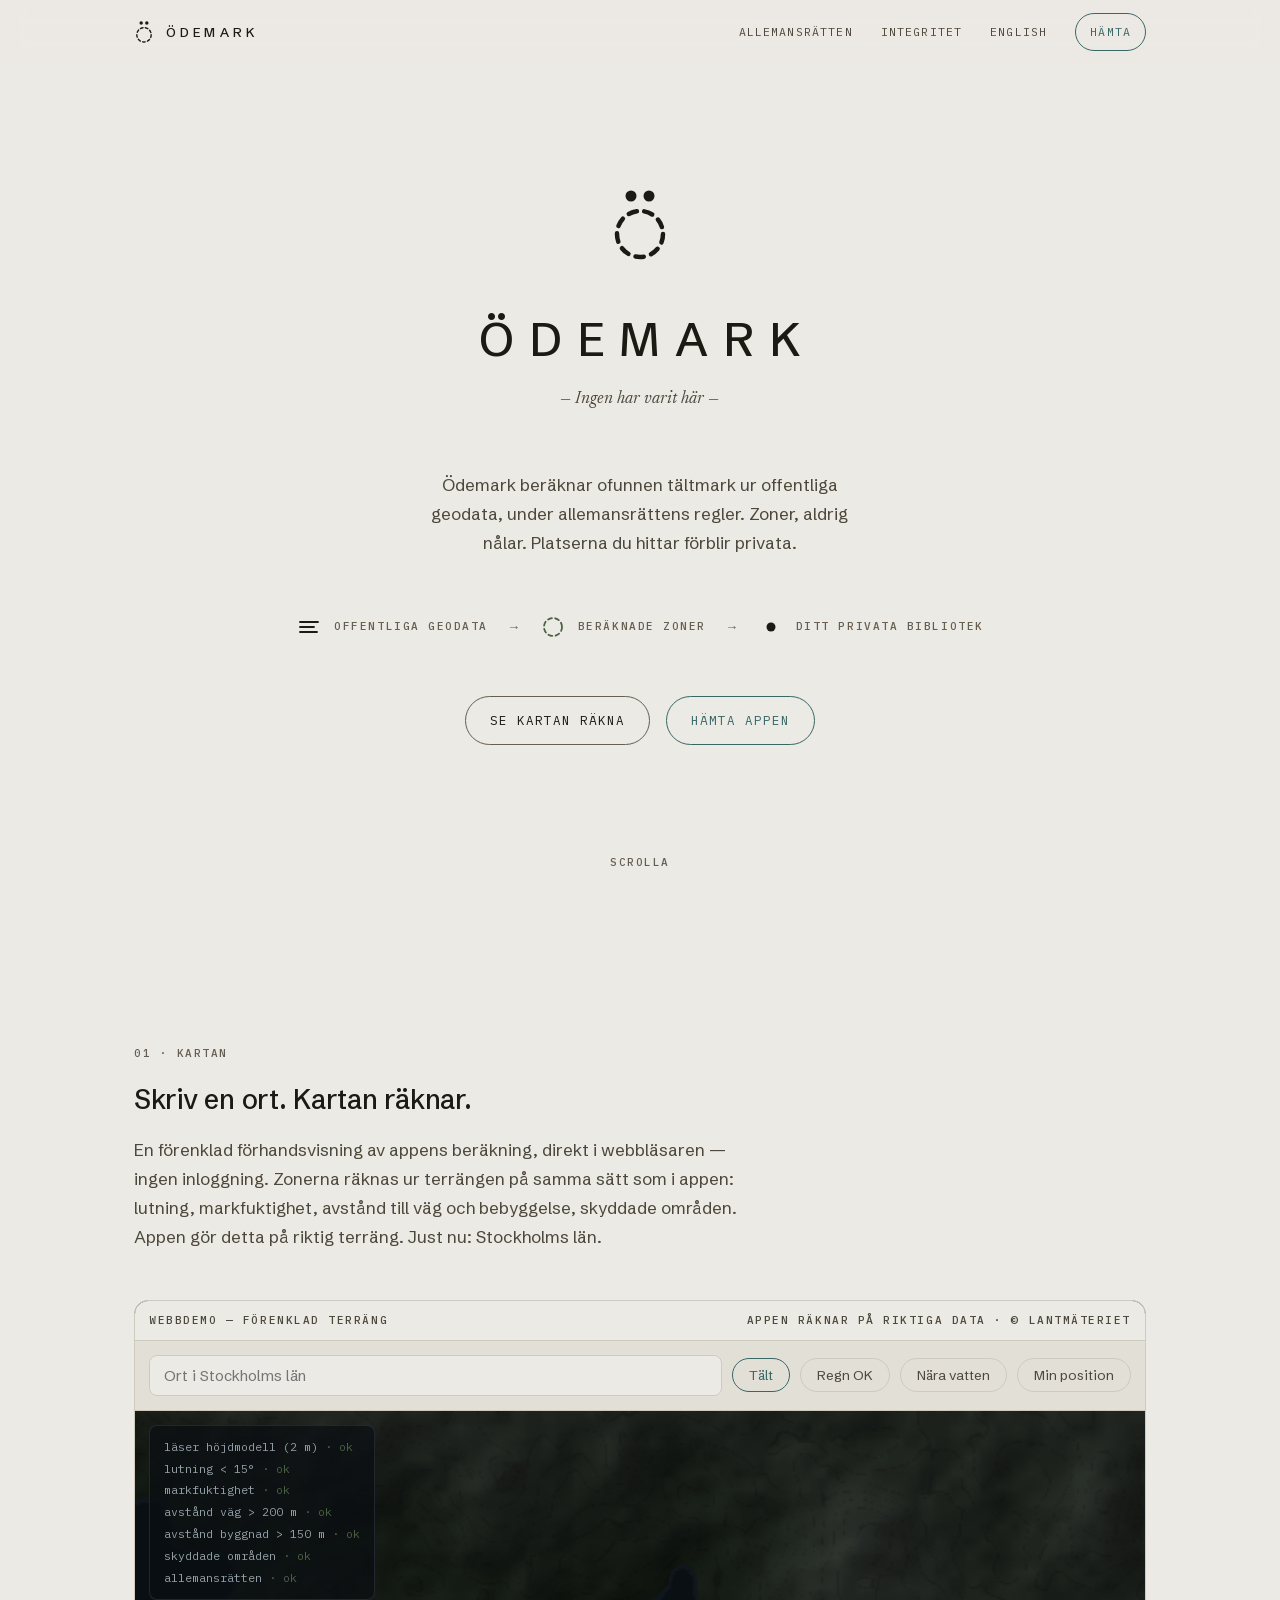
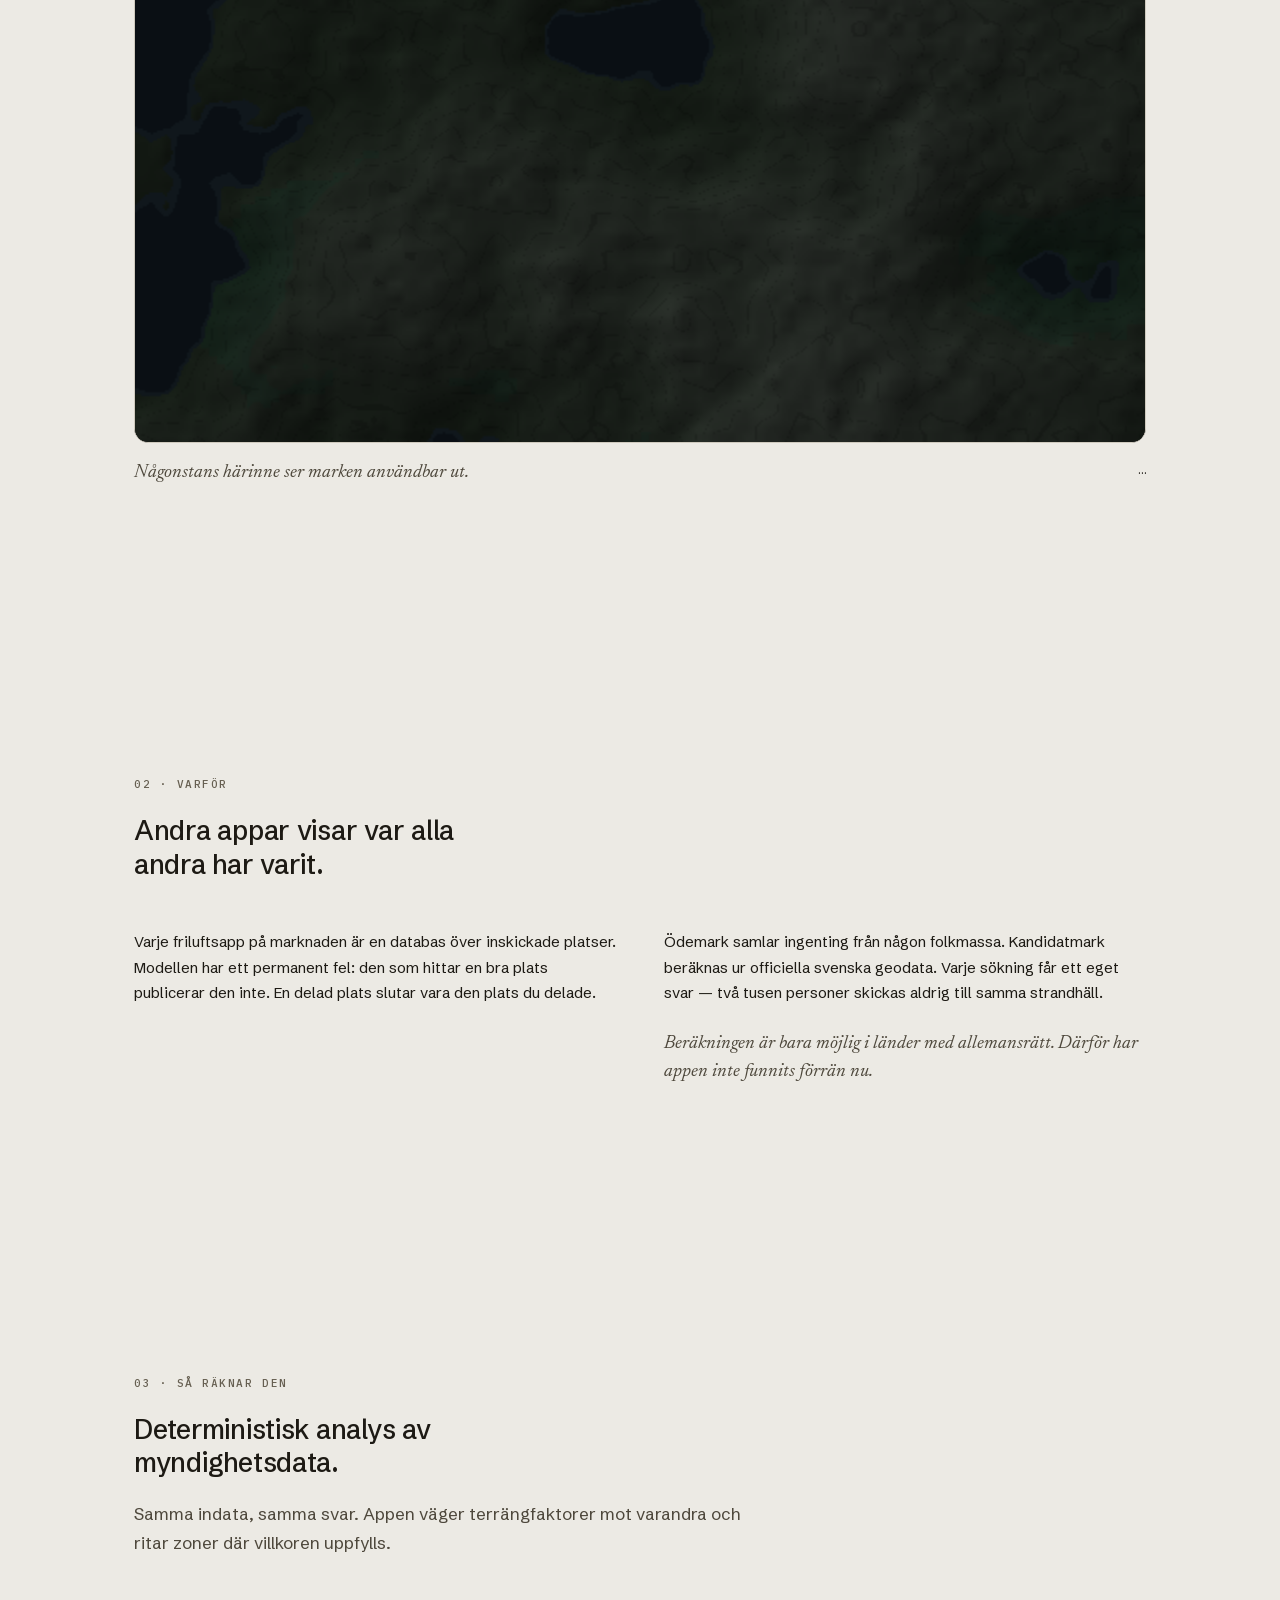
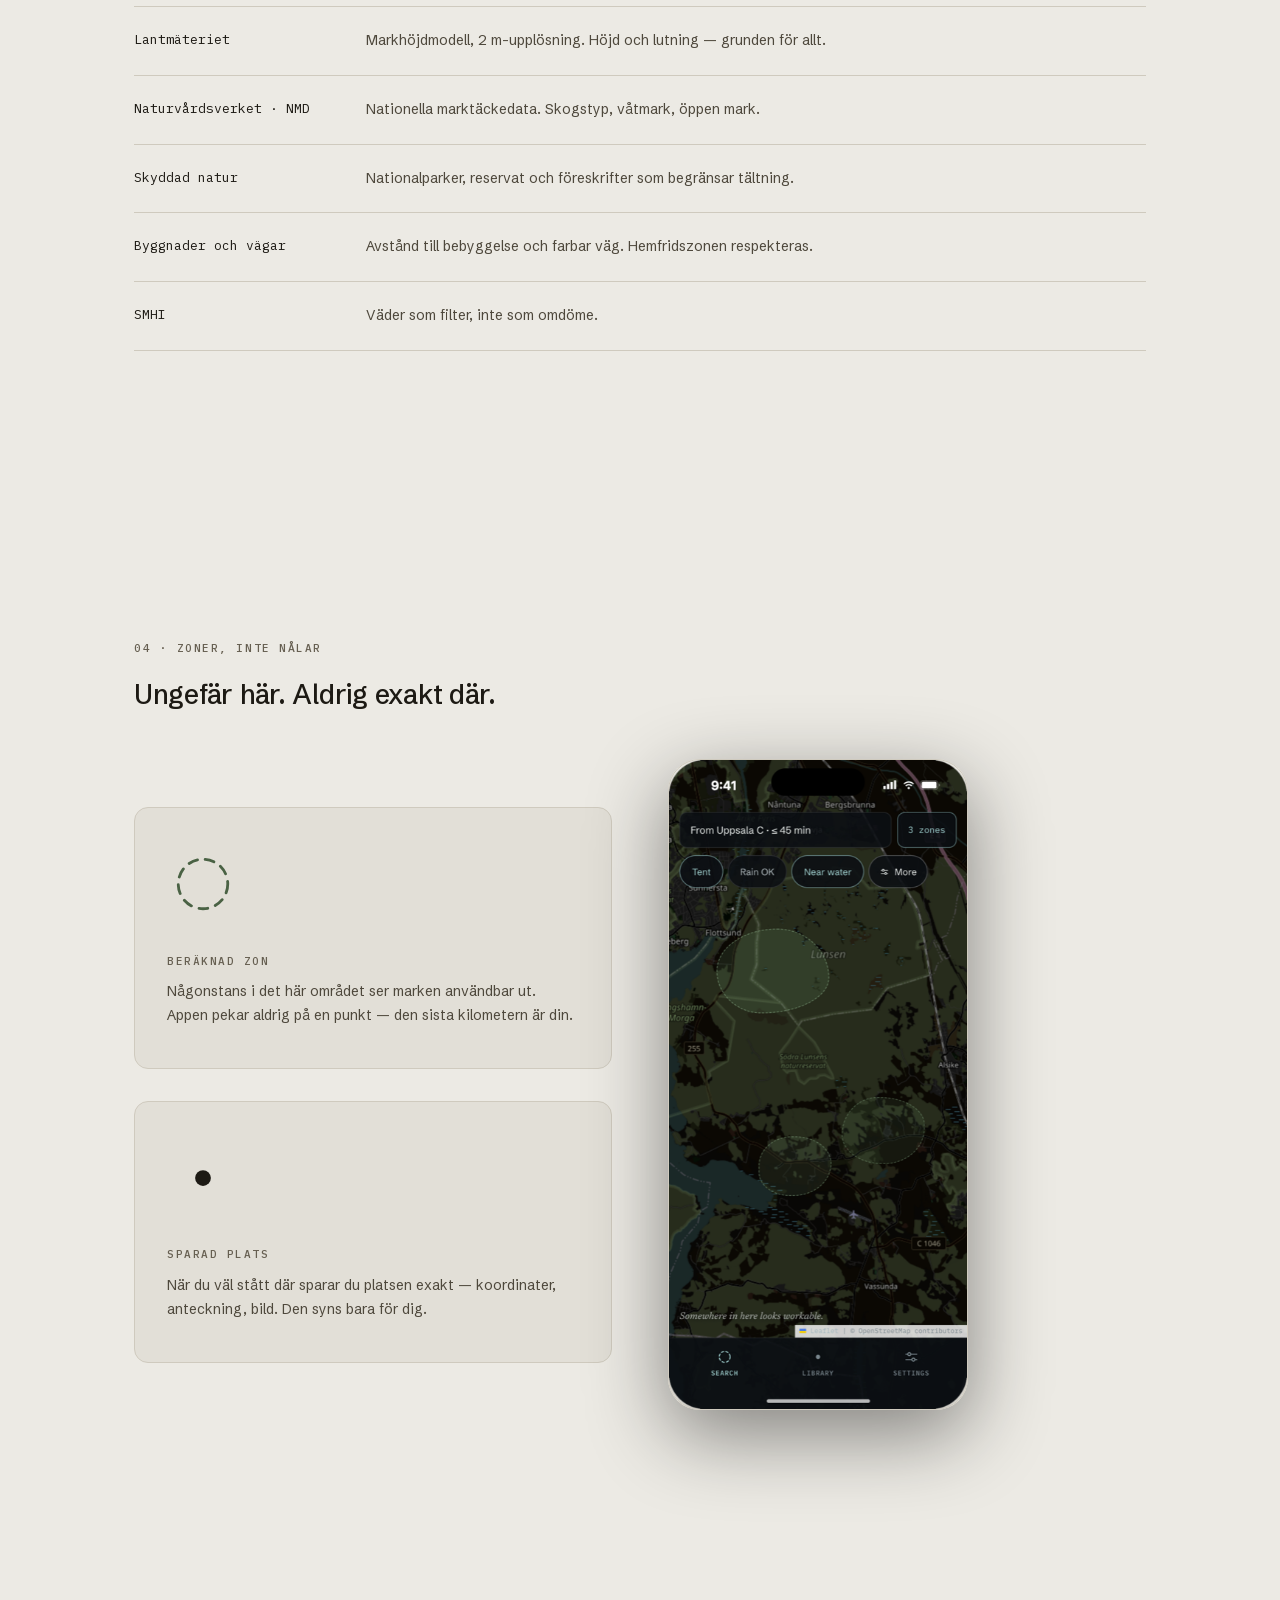
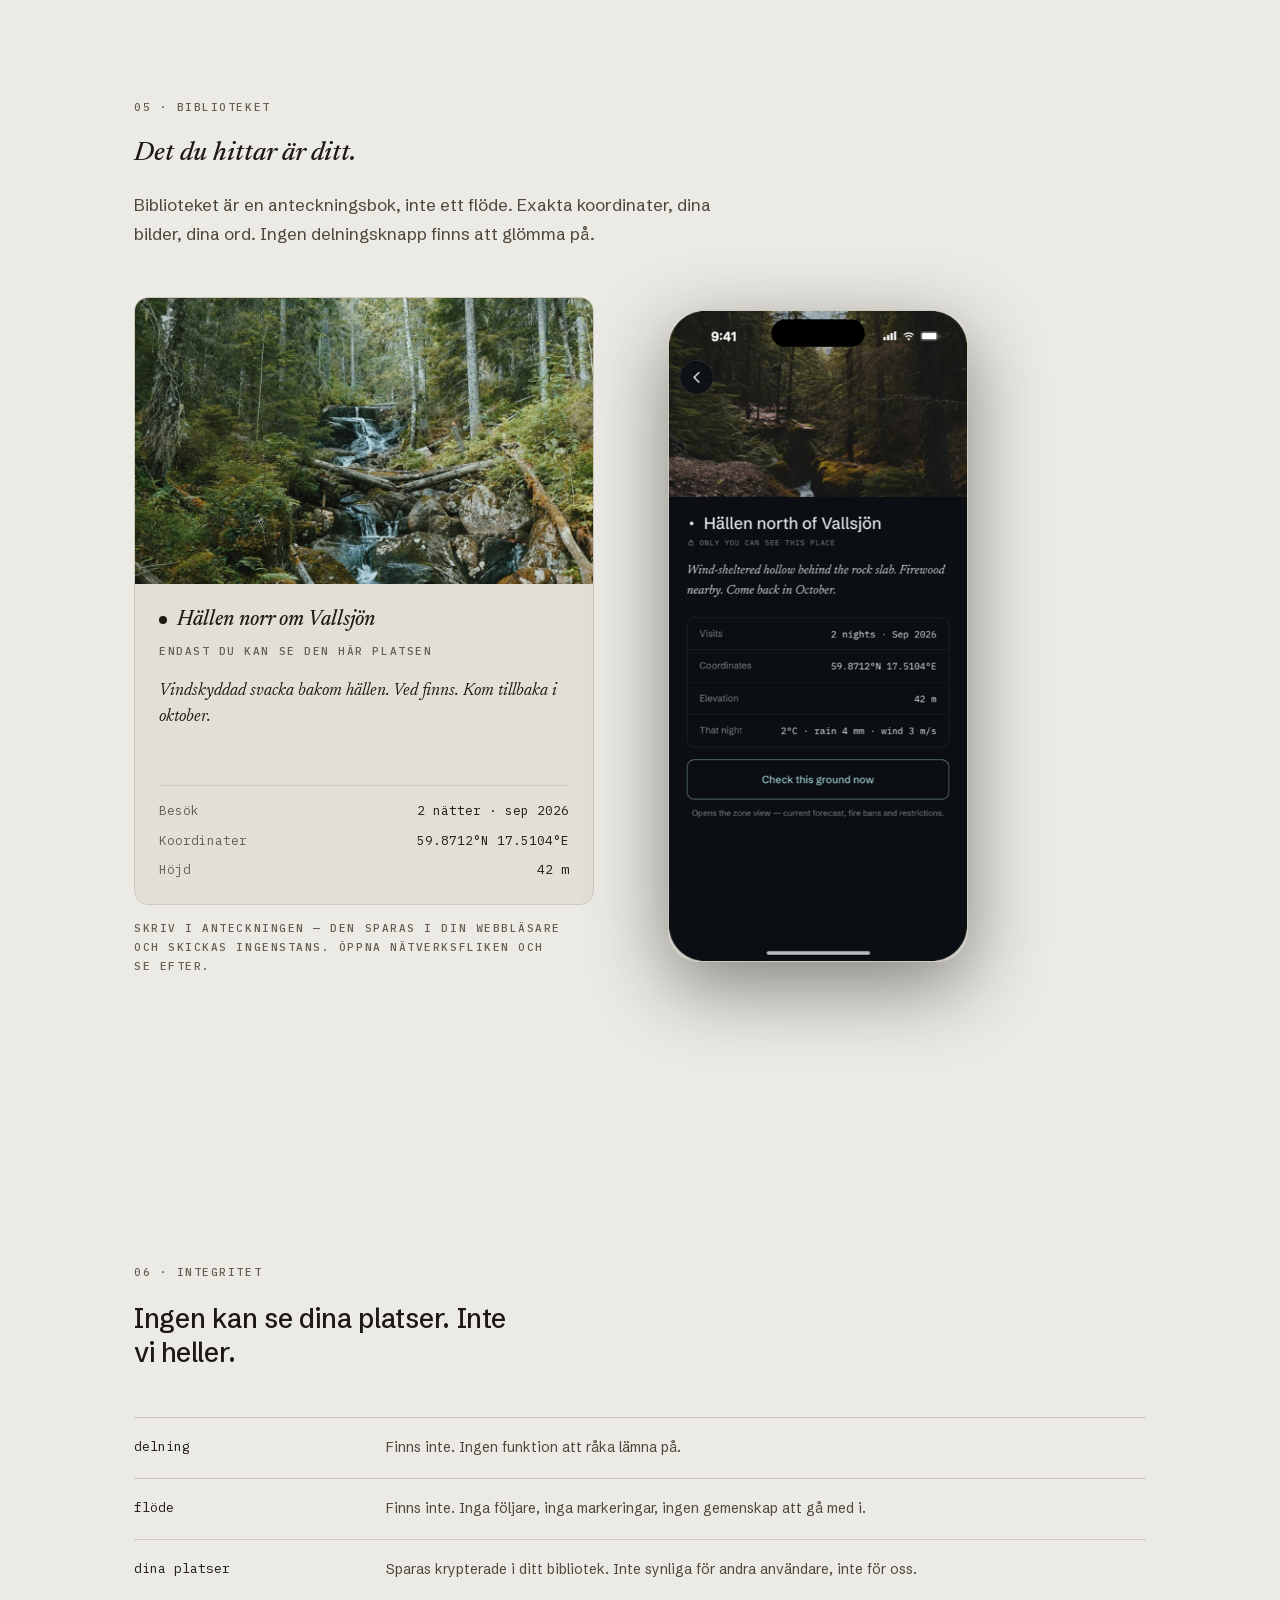
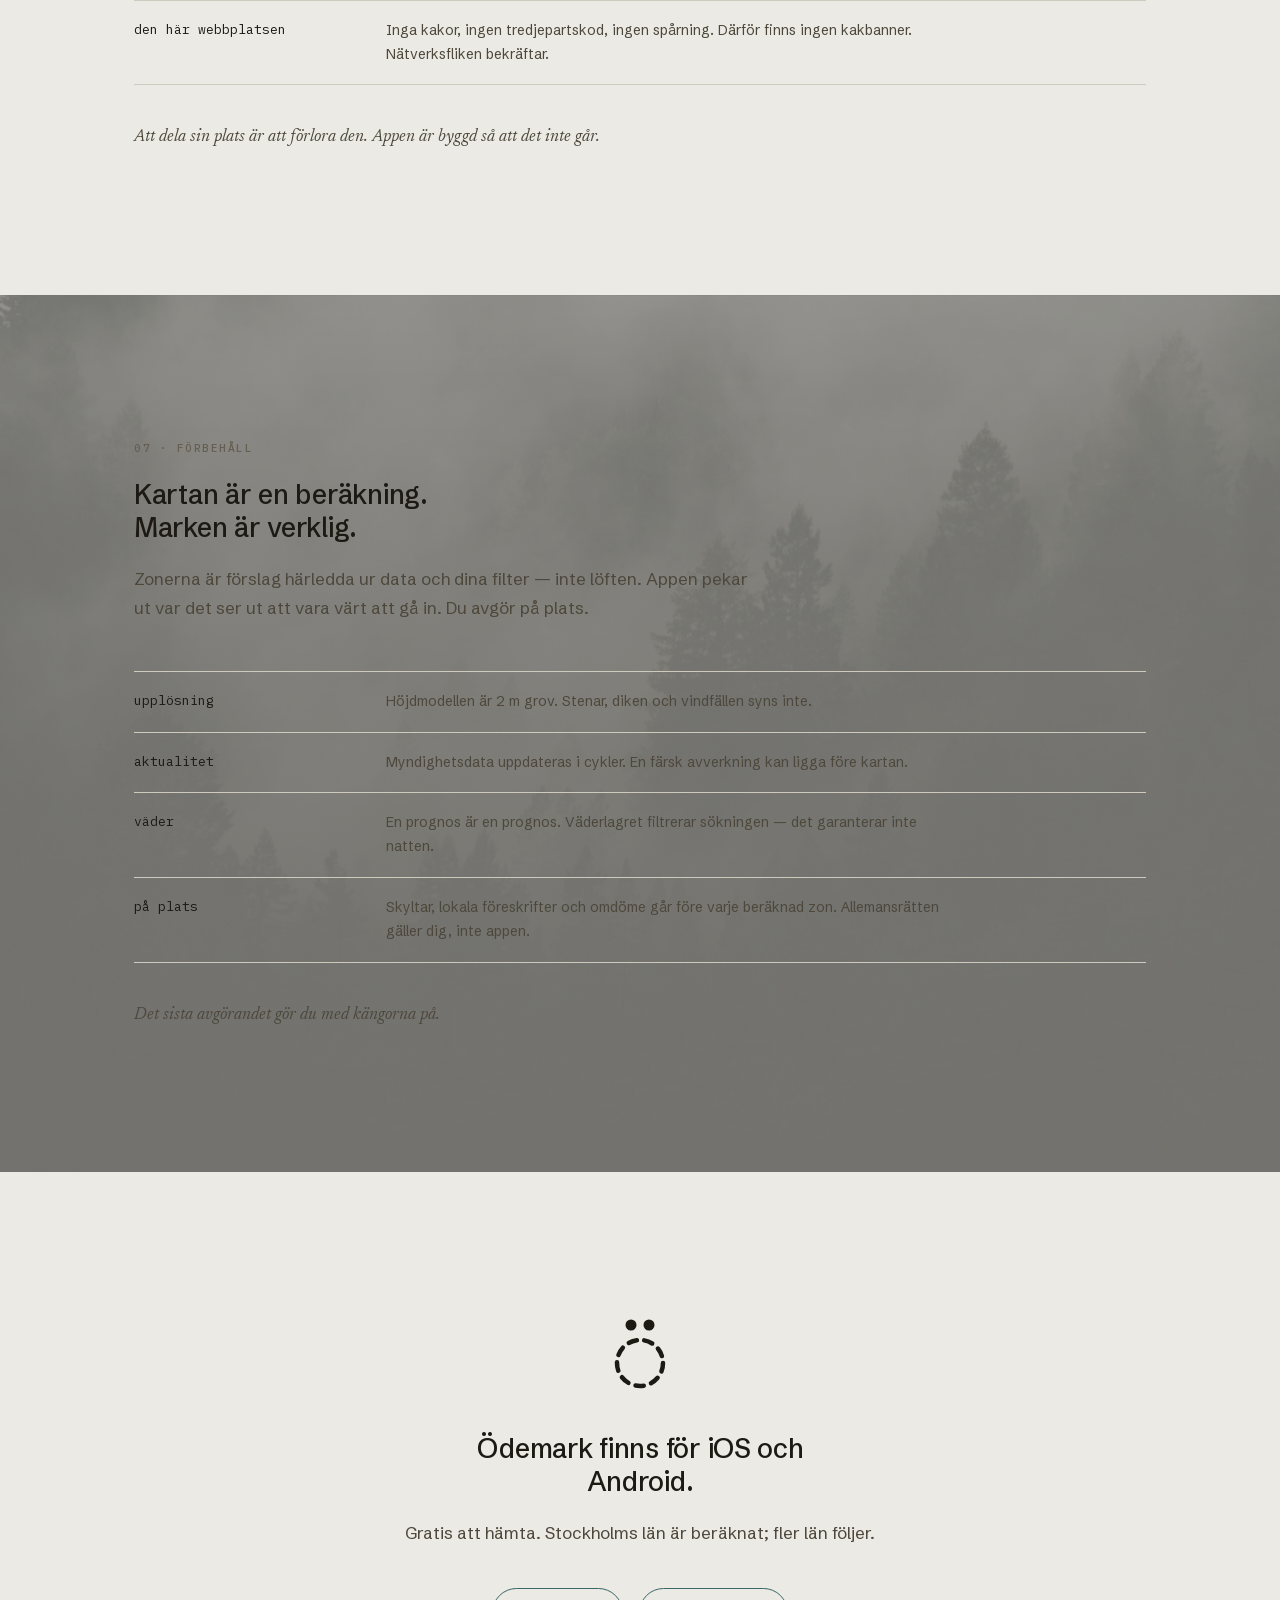
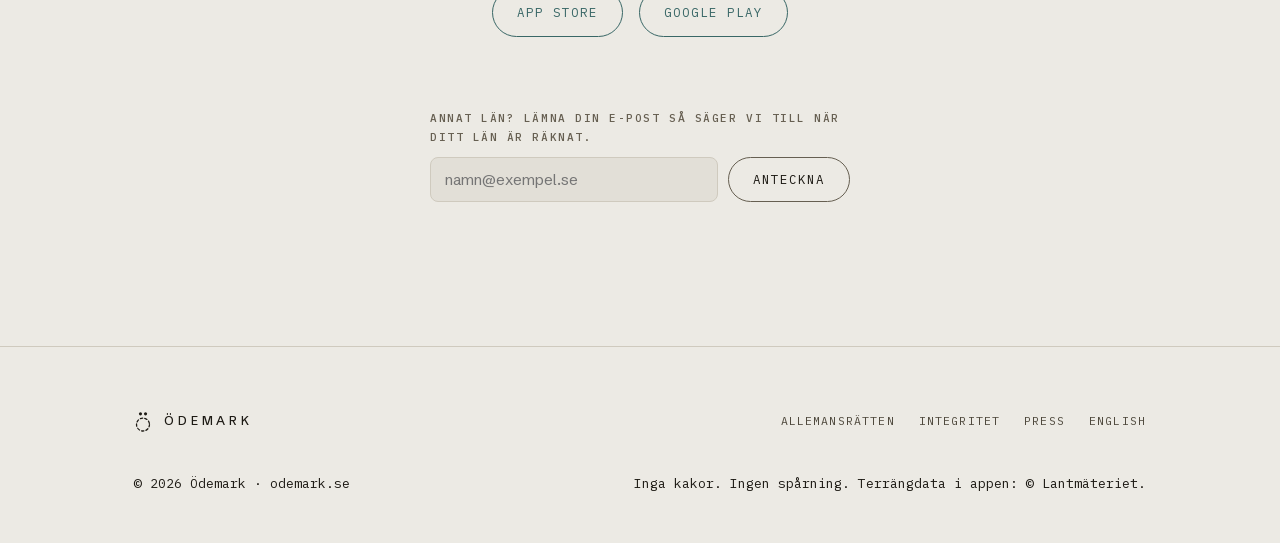
==== commit b7a50b02: "Enhance website content and layout with new hero grammar section, updated descriptions, and improved" ====
--- a/index.html
+++ b/index.html
@@ -58,6 +58,23 @@
       <p class="hero-line">Ödemark beräknar ofunnen tältmark ur offentliga geodata,
       under allemansrättens regler. Zoner, aldrig nålar.
       Platserna du hittar förblir privata.</p>
+      <div class="hero-grammar" role="img"
+           aria-label="Offentliga geodata blir beräknade zoner, som blir ditt privata bibliotek">
+        <span class="g-item">
+          <svg viewBox="0 0 26 26" aria-hidden="true"><g stroke="currentColor" stroke-width="1.8" stroke-linecap="round"><line x1="4" y1="8" x2="22" y2="8"/><line x1="4" y1="13" x2="18" y2="13"/><line x1="4" y1="18" x2="21" y2="18"/></g></svg>
+          <span class="caption">Offentliga geodata</span>
+        </span>
+        <span class="g-arrow" aria-hidden="true">→</span>
+        <span class="g-item">
+          <svg viewBox="0 0 26 26" aria-hidden="true"><circle cx="13" cy="13" r="9" fill="none" stroke="var(--zone)" stroke-width="1.8" stroke-dasharray="4 3.4" stroke-linecap="round"/></svg>
+          <span class="caption">Beräknade zoner</span>
+        </span>
+        <span class="g-arrow" aria-hidden="true">→</span>
+        <span class="g-item">
+          <svg viewBox="0 0 26 26" aria-hidden="true"><circle cx="13" cy="13" r="4.5" fill="currentColor"/></svg>
+          <span class="caption">Ditt privata bibliotek</span>
+        </span>
+      </div>
       <div class="hero-actions">
         <a class="btn" href="#karta">Se kartan räkna</a>
         <a class="btn btn-accent" href="#hamta">Hämta appen</a>
@@ -72,12 +89,17 @@
       <div class="section-head reveal">
         <span class="caption">01 · Kartan</span>
         <h2 id="karta-title">Skriv en ort. Kartan räknar.</h2>
-        <p class="lede">Ingen inloggning. Zonerna beräknas ur terrängen — lutning,
-        markfuktighet, avstånd till väg och bebyggelse, skyddade områden.
-        Just nu: Stockholms län.</p>
+        <p class="lede">En förenklad förhandsvisning av appens beräkning, direkt i
+        webbläsaren — ingen inloggning. Zonerna räknas ur terrängen på samma sätt
+        som i appen: lutning, markfuktighet, avstånd till väg och bebyggelse,
+        skyddade områden. Appen gör detta på riktig terräng. Just nu: Stockholms län.</p>
       </div>
 
       <div class="demo-frame reveal" style="--stagger:1">
+        <div class="demo-head">
+          <span class="caption">Webbdemo — förenklad terräng</span>
+          <span class="caption">Appen räknar på riktiga data · © Lantmäteriet</span>
+        </div>
         <div class="demo-toolbar">
           <input type="text" id="demo-place" list="towns" placeholder="Ort i Stockholms län"
                  aria-label="Ort i Stockholms län" autocomplete="off" spellcheck="false">
@@ -104,7 +126,6 @@
               <a class="btn" href="#lan">Säg till när mitt län räknas</a>
             </div>
           </div>
-          <span class="demo-attrib">förenklad demoterräng · appen: © Lantmäteriet</span>
         </div>
       </div>
 
@@ -278,38 +299,40 @@
     </div>
   </section>
 
-  <!-- ground truth -->
-  <section class="ground-truth" aria-labelledby="mark-title">
+  <!-- the data's limits -->
+  <section class="ground-truth privacy-flat" aria-labelledby="mark-title">
     <div class="backdrop" style="--mist-url:url('/img/mist.jpg')" aria-hidden="true"></div>
     <div class="wrap">
       <div class="section-head reveal">
-        <span class="caption">07 · Markkontroll</span>
-        <h2 id="mark-title">Algoritmen väljer. Sedan åker vi dit.</h2>
-        <p class="lede">Ödemark pekar ut en zon grundaren aldrig sett. Han går in,
-        filmar och redovisar utfallet — även när beräkningen har fel.</p>
-      </div>
-      <div class="episodes">
-        <article class="episode reveal" style="--stagger:1">
-          <button class="thumb" data-yt="" data-title="Avsnitt 01 · Lunsen" disabled>( fältfilm — publiceras vid lansering )</button>
-          <h3>Avsnitt 01 · Lunsen</h3>
-          <span class="data">utfall: tältbart · hällmark, torr</span>
-          <span class="data">1,9 km från väg · 2 nätter</span>
-        </article>
-        <article class="episode reveal" style="--stagger:2">
-          <button class="thumb" data-yt="" data-title="Avsnitt 02 · Norrtälje inland" disabled>( fältfilm — publiceras vid lansering )</button>
-          <h3>Avsnitt 02 · Norrtälje inland</h3>
-          <span class="data verdict-bad">utfall: fel — sankmark efter regn</span>
-          <span class="data">modellen justerad: fuktvikt höjd</span>
-        </article>
-        <article class="episode reveal" style="--stagger:3">
-          <button class="thumb" data-yt="" data-title="Avsnitt 03 · Södertörn" disabled>( fältfilm — publiceras vid lansering )</button>
-          <h3>Avsnitt 03 · Södertörn</h3>
-          <span class="data">utfall: tältbart · gles tallskog</span>
-          <span class="data">40 min gång från parkering</span>
-        </article>
-      </div>
-      <p class="caption reveal" style="--stagger:4; margin-top:32px">Felen redovisas öppet.
-      Video laddas först när du klickar — via youtube-nocookie.</p>
+        <span class="caption">07 · Förbehåll</span>
+        <h2 id="mark-title">Kartan är en beräkning. Marken är verklig.</h2>
+        <p class="lede">Zonerna är förslag härledda ur data och dina filter — inte
+        löften. Appen pekar ut var det ser ut att vara värt att gå in. Du avgör
+        på plats.</p>
+      </div>
+      <div class="rows reveal" style="--stagger:1">
+        <div>
+          <span class="data">upplösning</span>
+          <p>Höjdmodellen är 2 m grov. Stenar, diken och vindfällen syns inte.</p>
+        </div>
+        <div>
+          <span class="data">aktualitet</span>
+          <p>Myndighetsdata uppdateras i cykler. En färsk avverkning kan ligga
+          före kartan.</p>
+        </div>
+        <div>
+          <span class="data">väder</span>
+          <p>En prognos är en prognos. Väderlagret filtrerar sökningen — det
+          garanterar inte natten.</p>
+        </div>
+        <div>
+          <span class="data">på plats</span>
+          <p>Skyltar, lokala föreskrifter och omdöme går före varje beräknad zon.
+          Allemansrätten gäller dig, inte appen.</p>
+        </div>
+      </div>
+      <p class="quiet reveal" style="--stagger:2; margin-top:40px">Det sista avgörandet
+      gör du med kängorna på.</p>
     </div>
   </section>
 
--- a/css/main.css
+++ b/css/main.css
@@ -222,7 +222,7 @@
 .hero .tagline {
   font-family: var(--serif); font-style: italic;
   font-size: 17px; color: var(--fg-2);
-  margin-top: 18px;
+  margin: 18px auto 0;
 }
 .hero .hero-line {
   margin: 56px auto 0; max-width: 44ch;
@@ -230,6 +230,22 @@
 }
 .hero-actions {
   margin-top: 56px; display: flex; gap: 16px; justify-content: center; flex-wrap: wrap;
+}
+
+/* hero grammar — the product in one glance, in the symbol's own notation */
+.hero-grammar {
+  margin: 56px auto 0;
+  display: flex; gap: 14px 22px; justify-content: center; align-items: center; flex-wrap: wrap;
+}
+.hero-grammar .g-item { display: flex; align-items: center; gap: 12px; }
+.hero-grammar .g-item svg { width: 26px; height: 26px; flex: none; }
+.hero-grammar .g-arrow {
+  font-family: var(--mono); font-size: 13px; color: var(--fg-3);
+  user-select: none;
+}
+@media (max-width: 640px) {
+  .hero-grammar { flex-direction: column; gap: 14px; }
+  .hero-grammar .g-arrow { transform: rotate(90deg); }
 }
 .hero-scroll {
   position: absolute; bottom: 28px; left: 50%; transform: translateX(-50%);
@@ -258,6 +274,15 @@
   overflow: hidden;
   background: #0A0D10;
 }
+.demo-head {
+  display: flex; justify-content: space-between; gap: 8px 24px; flex-wrap: wrap;
+  padding: 10px 14px;
+  border-bottom: 1px solid var(--edge);
+  background: var(--bg);
+  transition: background-color var(--t-surface) var(--ease);
+}
+.demo-head .caption { color: var(--fg-2); }
+
 .demo-toolbar {
   display: flex; gap: 10px; flex-wrap: wrap; align-items: center;
   padding: 14px;
@@ -510,6 +535,7 @@
 .install { text-align: center; }
 .install .hero-symbol { margin-bottom: 32px; }
 .install h2 { margin: 0 auto; max-width: 22ch; }
+.install .lede { margin-left: auto; margin-right: auto; }
 .store-row { margin-top: 40px; display: flex; gap: 16px; justify-content: center; flex-wrap: wrap; }
 .region-form { margin: 72px auto 0; max-width: 420px; text-align: left; }
 .region-form label { display: block; margin-bottom: 10px; }
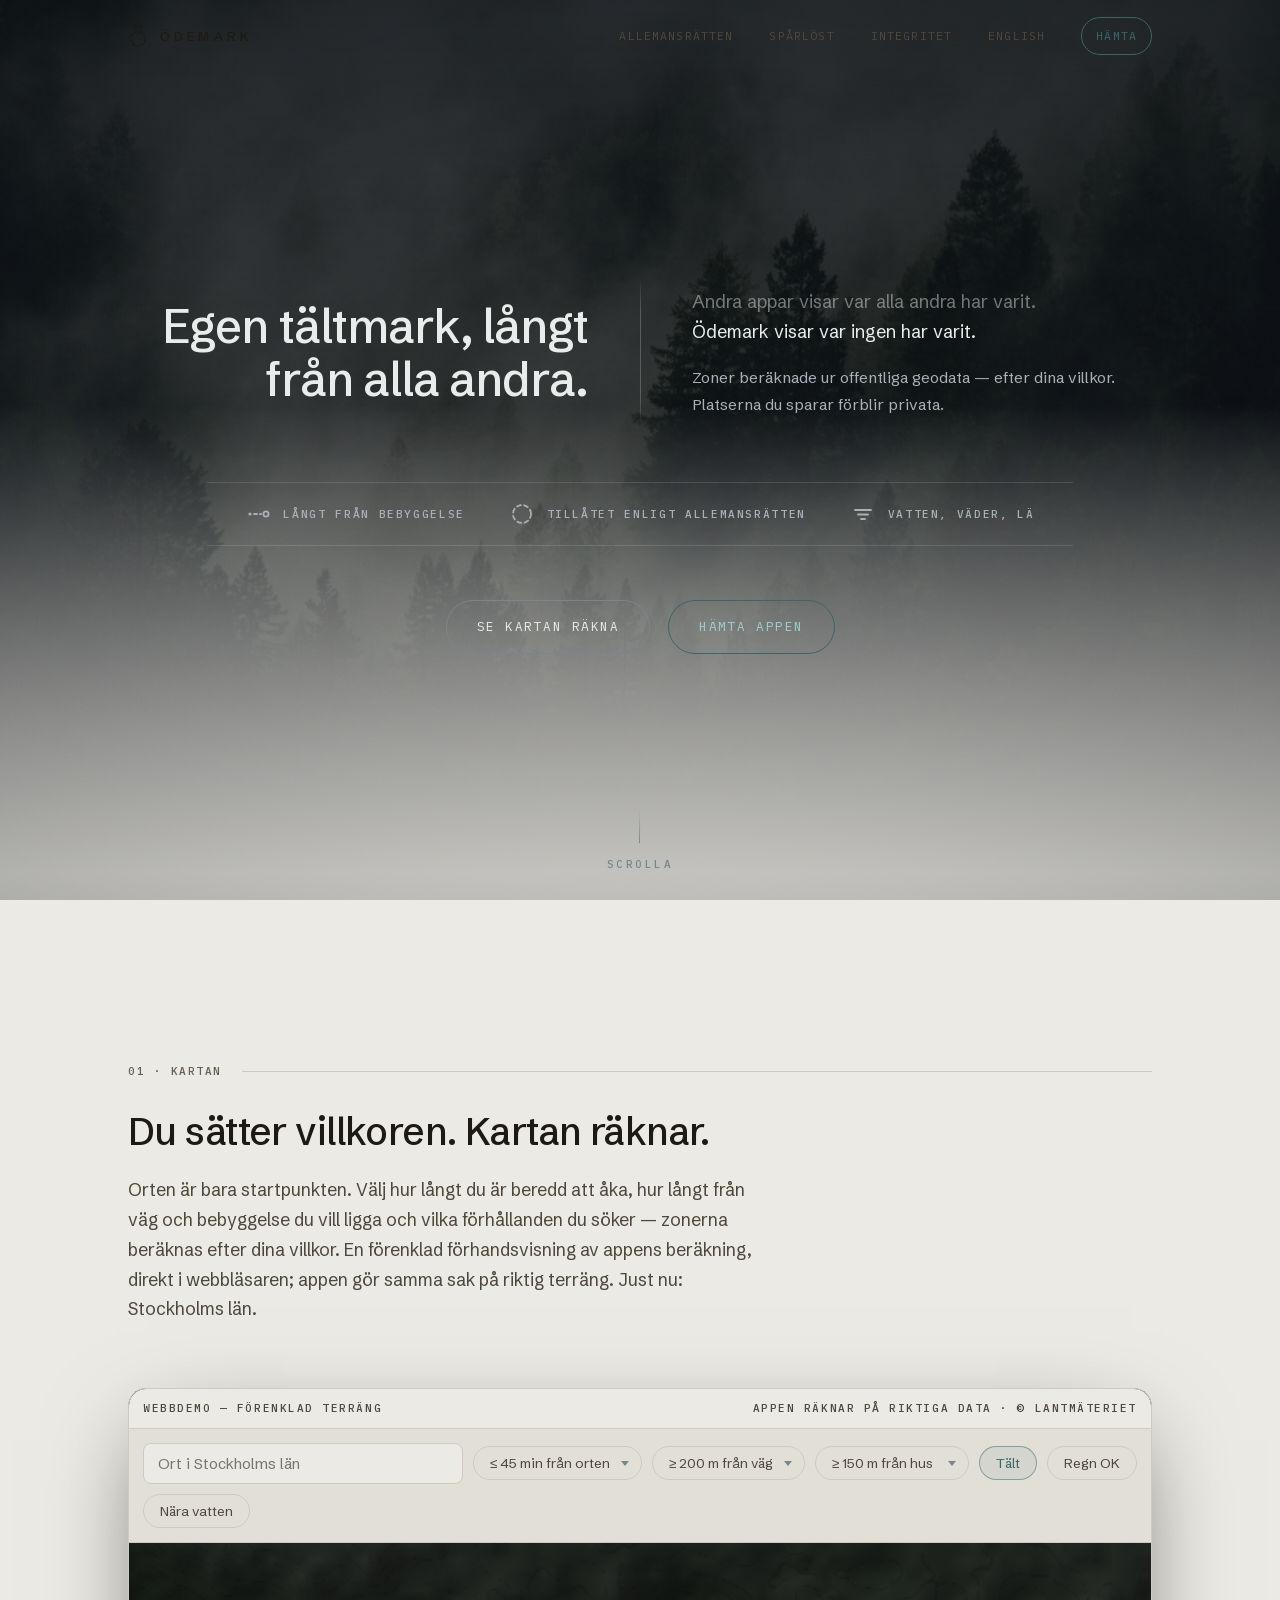
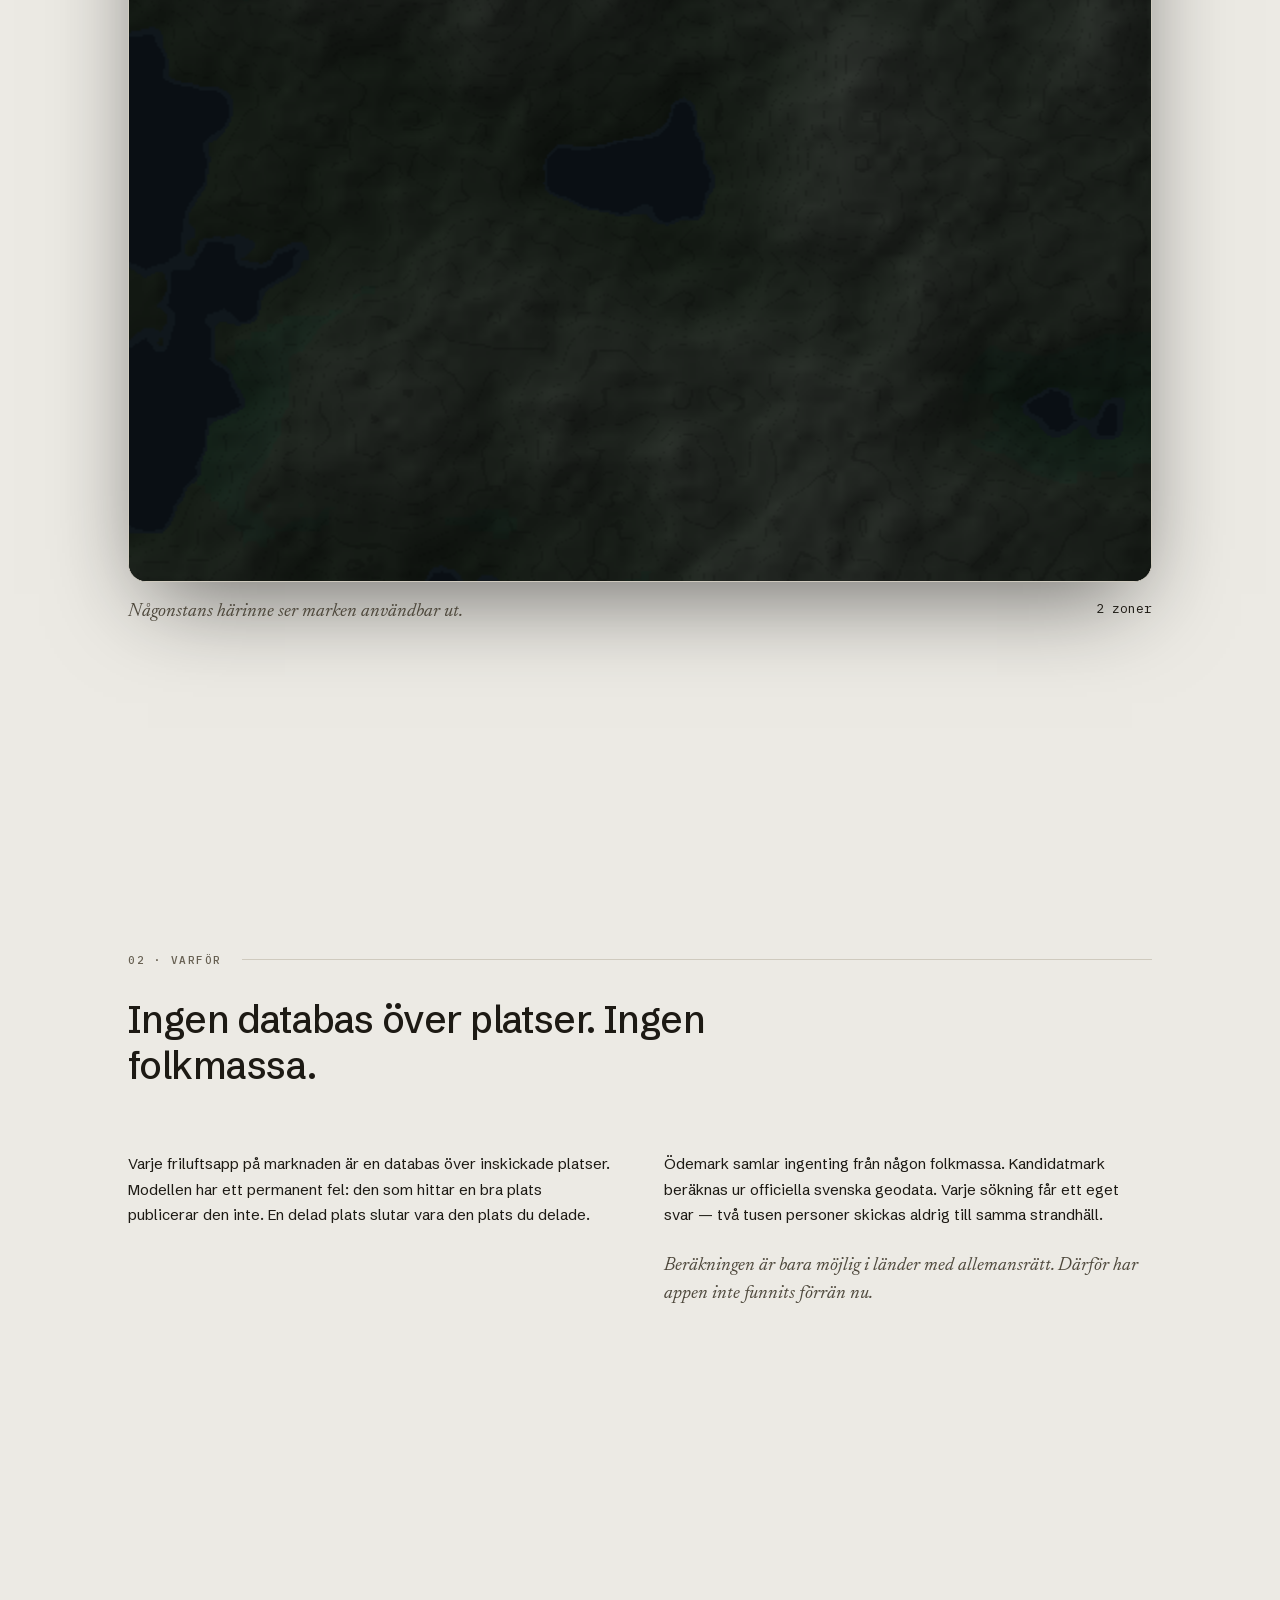
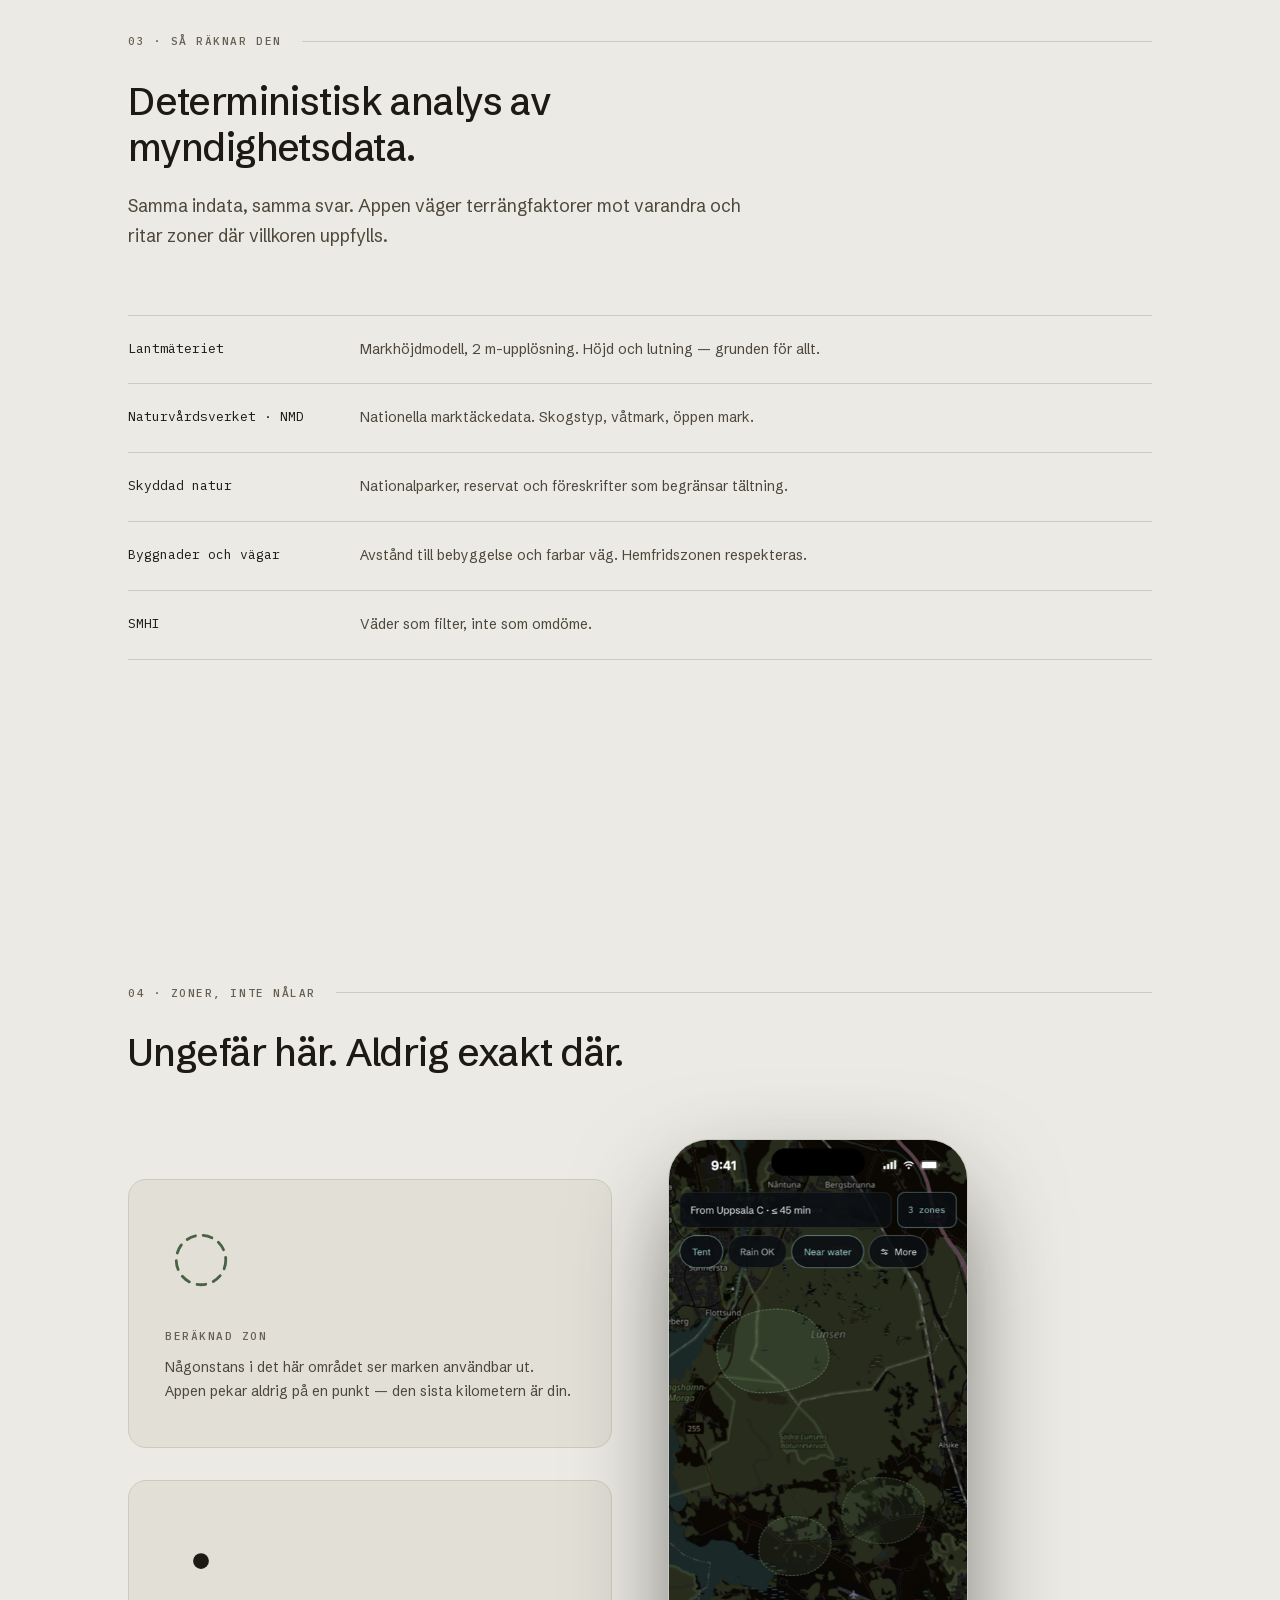
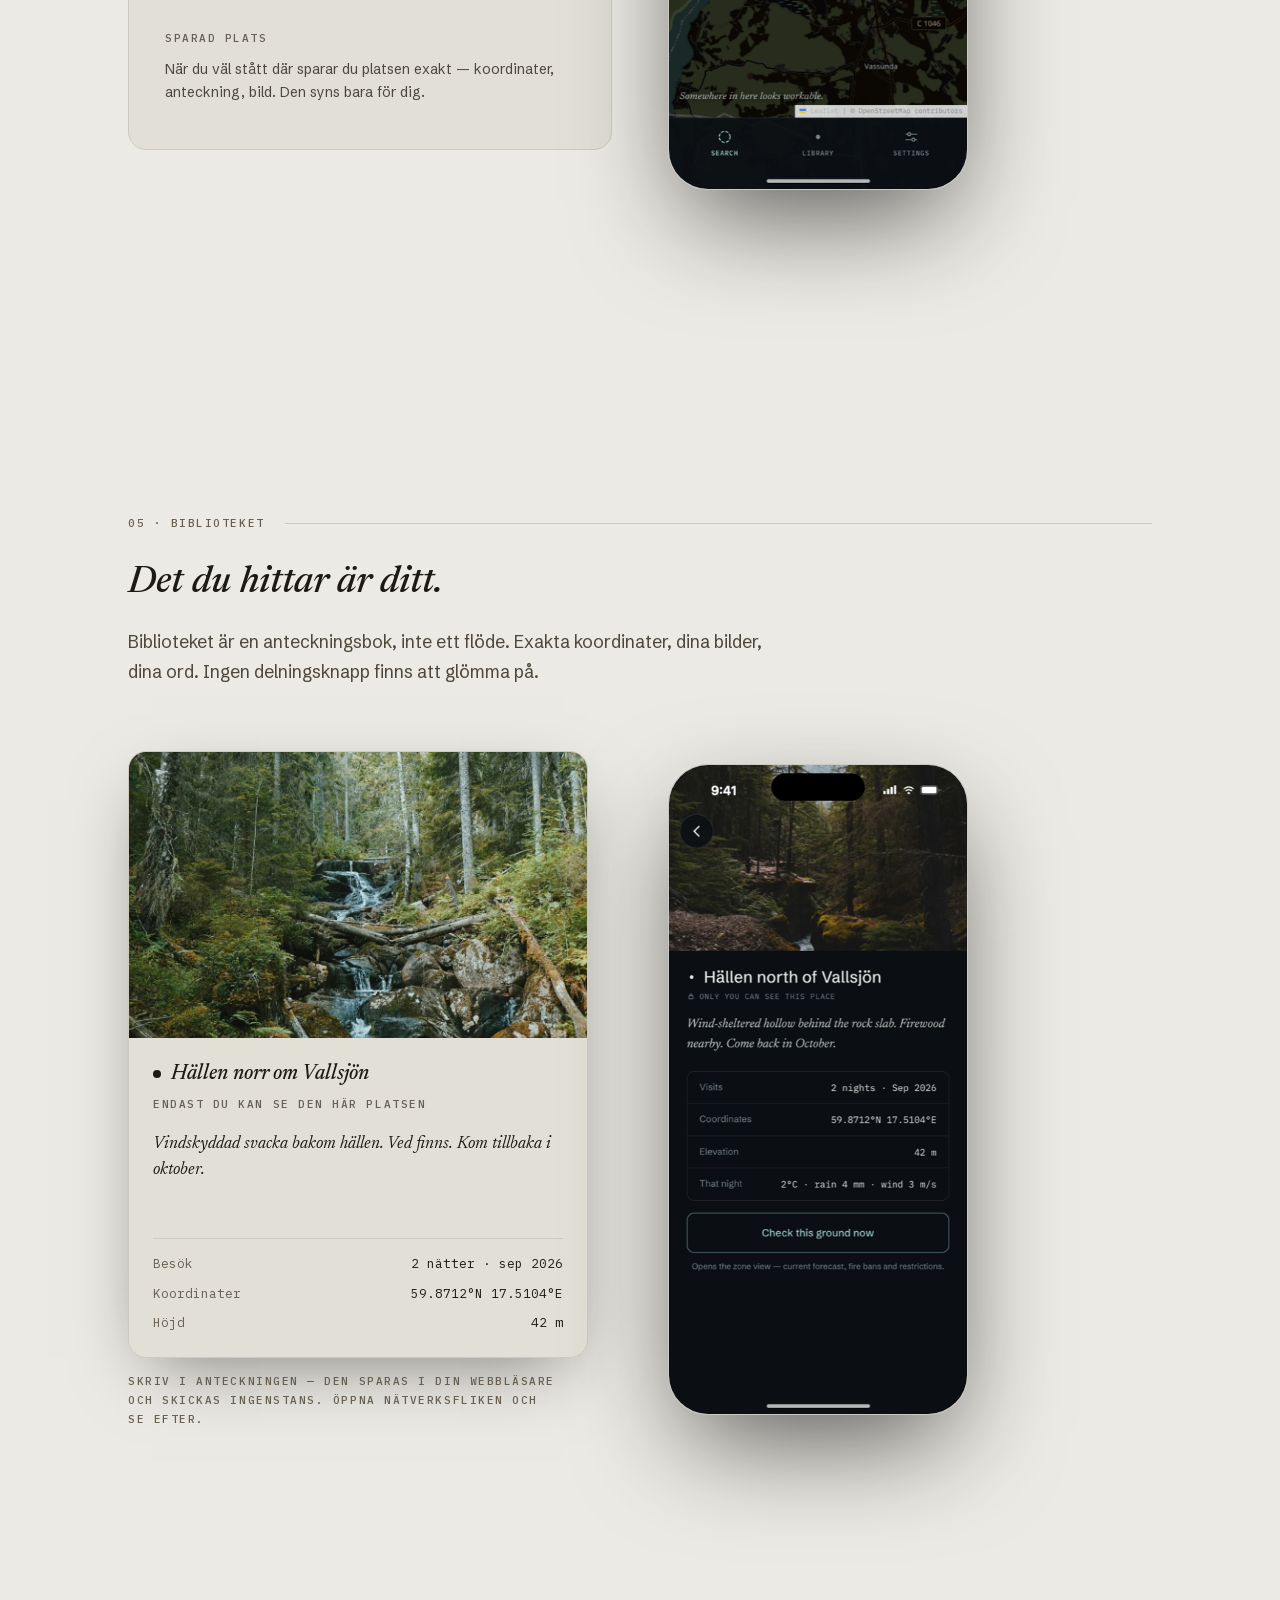
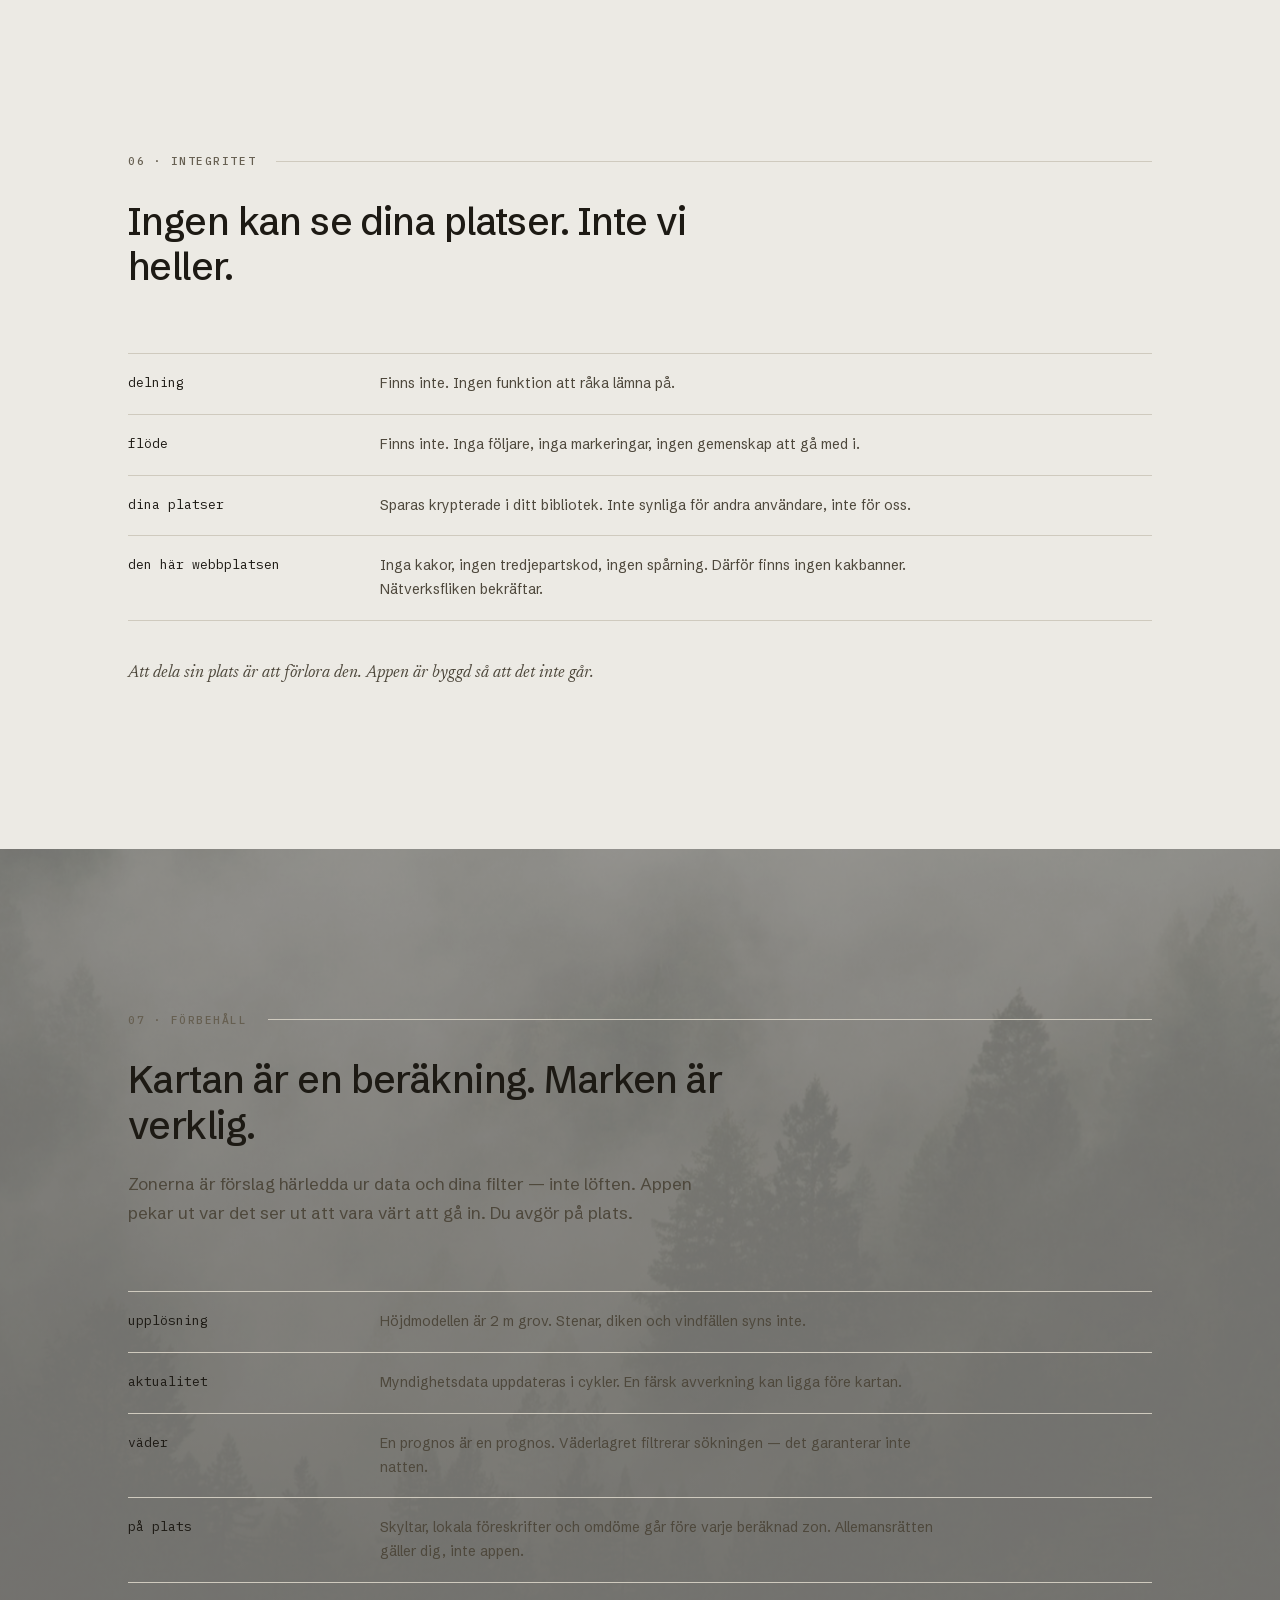
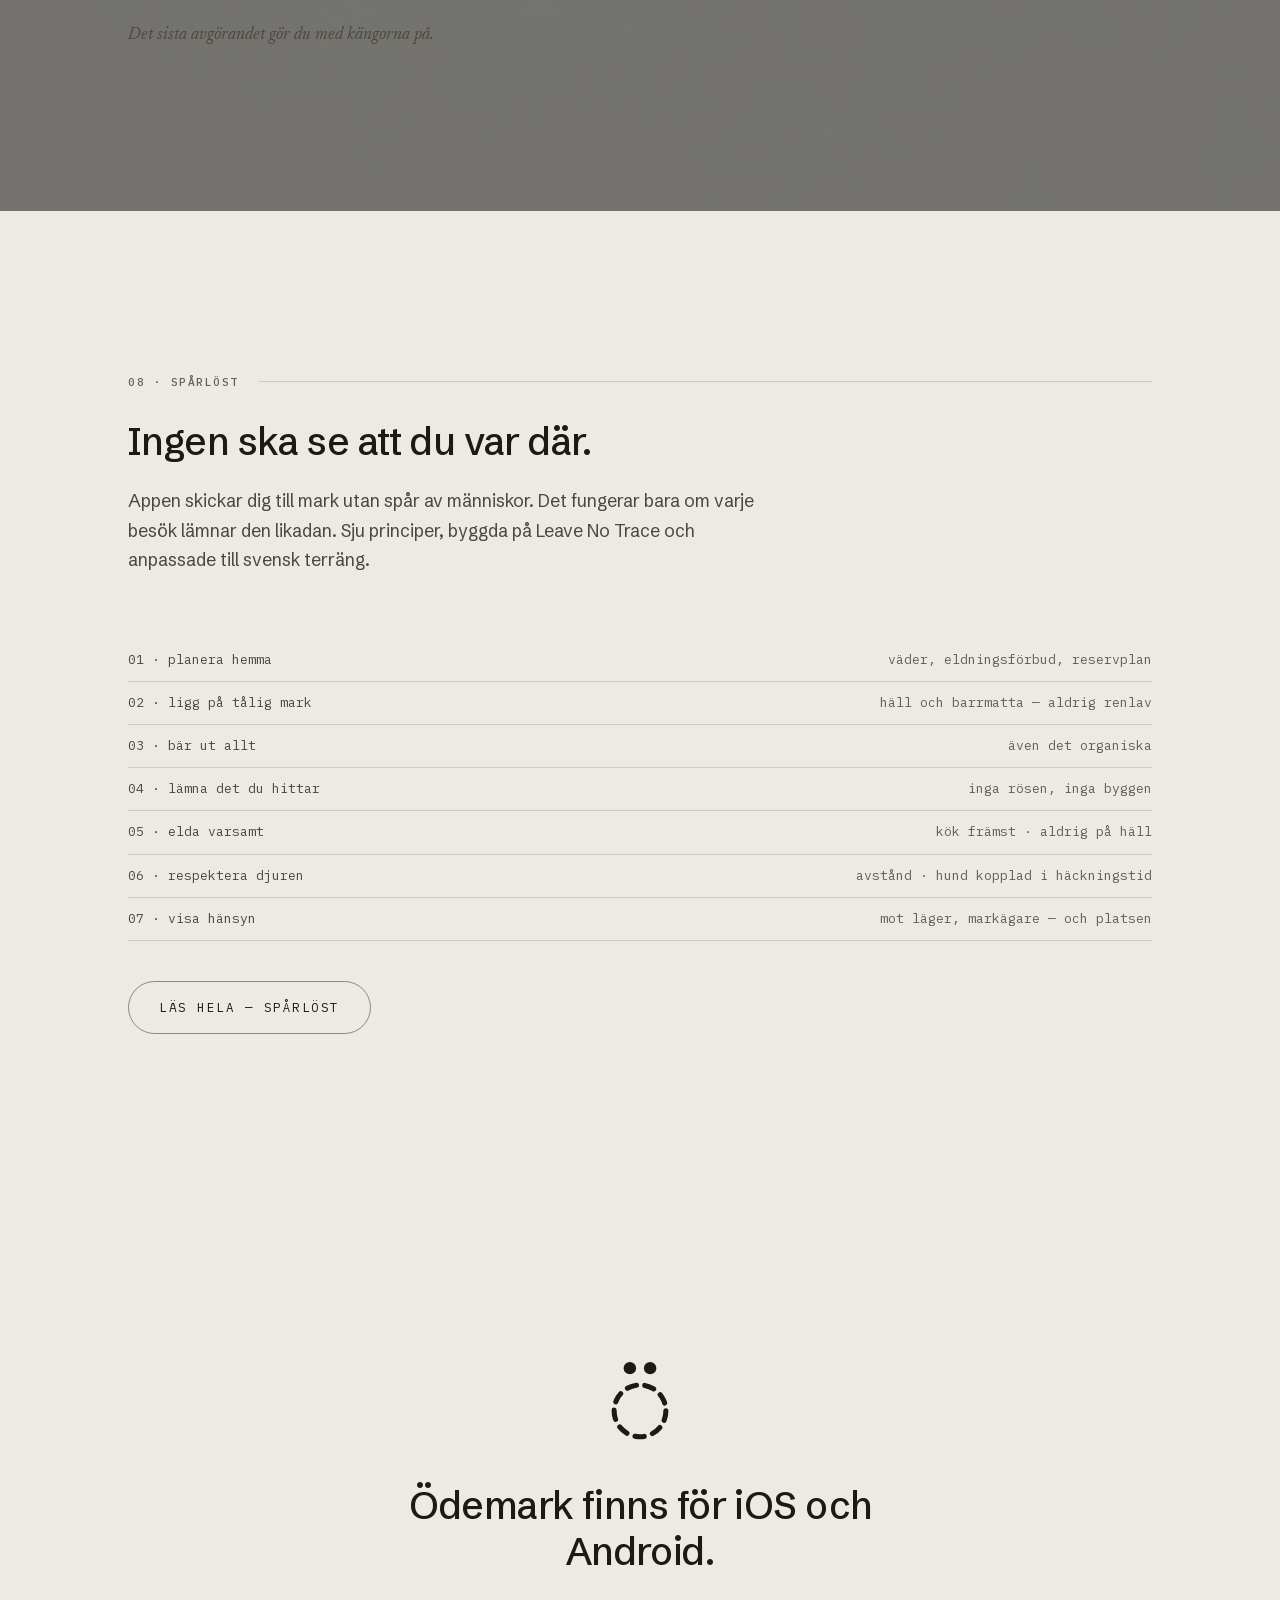
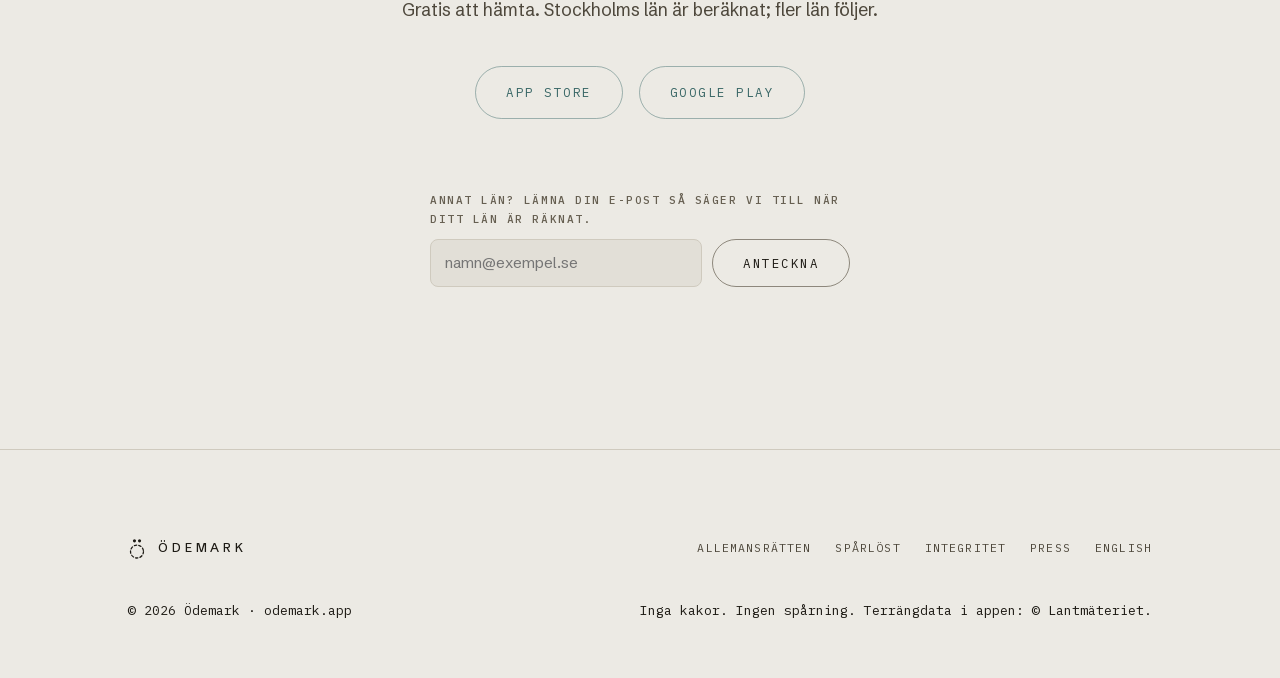
==== commit 8dd766d8: "Update website to use new domain (odemark.app), enhance navigation structure, and improve hero secti" ====
--- a/index.html
+++ b/index.html
@@ -5,22 +5,23 @@
 <meta name="viewport" content="width=device-width, initial-scale=1">
 <title>Ödemark — beräknad tältmark. Ingen har varit här.</title>
 <meta name="description" content="Ödemark beräknar ofunnen tältmark ur offentliga svenska geodata, under allemansrättens regler. Zoner, aldrig nålar. Platserna du hittar förblir privata.">
-<link rel="canonical" href="https://odemark.se/">
-<link rel="alternate" hreflang="sv" href="https://odemark.se/">
-<link rel="alternate" hreflang="en" href="https://odemark.se/en/">
-<link rel="alternate" hreflang="x-default" href="https://odemark.se/en/">
+<link rel="canonical" href="https://odemark.app/">
+<link rel="alternate" hreflang="sv" href="https://odemark.app/">
+<link rel="alternate" hreflang="en" href="https://odemark.app/en/">
+<link rel="alternate" hreflang="x-default" href="https://odemark.app/en/">
 <meta name="color-scheme" content="dark light">
 <meta name="theme-color" content="#0B0F13">
 <meta property="og:title" content="Ödemark — Ingen har varit här">
 <meta property="og:description" content="Beräknad tältmark ur offentliga geodata. Zoner, aldrig nålar. Privat, permanent.">
-<meta property="og:image" content="https://odemark.se/img/og.png">
+<meta property="og:image" content="https://odemark.app/img/og.png">
 <meta property="og:type" content="website">
-<meta property="og:url" content="https://odemark.se/">
+<meta property="og:url" content="https://odemark.app/">
 <meta name="twitter:card" content="summary_large_image">
 <link rel="icon" href="/img/odemark-app-icon.png">
 <link rel="apple-touch-icon" href="/img/odemark-app-icon.png">
 <!-- app store smart banner — fylls med riktigt app-id vid lansering -->
 <!-- <meta name="apple-itunes-app" content="app-id=XXXXXXXXX"> -->
+<link rel="preload" href="/img/mist.jpg" as="image">
 <link rel="preload" href="/fonts/schibsted-grotesk-500-latin.woff2" as="font" type="font/woff2" crossorigin>
 <link rel="preload" href="/fonts/newsreader-400-italic-latin.woff2" as="font" type="font/woff2" crossorigin>
 <link rel="preload" href="/fonts/ibm-plex-mono-400-latin.woff2" as="font" type="font/woff2" crossorigin>
@@ -36,45 +37,61 @@
       <svg viewBox="0 0 64 76" aria-hidden="true"><circle cx="32" cy="47" r="23" fill="none" stroke="currentColor" stroke-width="4.5" stroke-dasharray="8.5 7.5" stroke-linecap="round"/><circle cx="23" cy="9" r="5.5" fill="currentColor"/><circle cx="41" cy="9" r="5.5" fill="currentColor"/></svg>
       <span>Ödemark</span>
     </a>
-    <a class="nav-link nav-optional" href="/allemansratten.html">Allemansrätten</a>
-    <a class="nav-link nav-optional" href="/integritet.html">Integritet</a>
-    <a class="nav-link" href="/en/" lang="en">English</a>
+    <nav class="nav-links" id="nav-menu" aria-label="Huvudmeny">
+      <a class="nav-link" href="/allemansratten.html">Allemansrätten</a>
+      <a class="nav-link" href="/sparlost.html">Spårlöst</a>
+      <a class="nav-link" href="/integritet.html">Integritet</a>
+      <a class="nav-link" href="/en/" lang="en">English</a>
+    </nav>
     <a class="nav-cta" href="#hamta">Hämta</a>
+    <button class="nav-toggle" aria-expanded="false" aria-controls="nav-menu" aria-label="Meny">
+      <svg class="i-open" viewBox="0 0 20 20" aria-hidden="true"><g stroke="currentColor" stroke-width="1.8" stroke-linecap="round"><line x1="3" y1="7" x2="17" y2="7"/><line x1="3" y1="13" x2="17" y2="13"/></g></svg>
+      <svg class="i-close" viewBox="0 0 20 20" aria-hidden="true"><g stroke="currentColor" stroke-width="1.8" stroke-linecap="round"><line x1="5" y1="5" x2="15" y2="15"/><line x1="15" y1="5" x2="5" y2="15"/></g></svg>
+    </button>
   </div>
 </header>
 
 <main id="main">
 
-  <!-- arrival: nearly nothing -->
-  <section class="hero" aria-labelledby="hero-title">
-    <div>
-      <svg class="hero-symbol" viewBox="0 0 64 76" aria-hidden="true">
-        <circle class="ring" cx="32" cy="47" r="23" fill="none" stroke="currentColor" stroke-width="4.5" stroke-dasharray="8.5 7.5" stroke-linecap="round"/>
-        <circle cx="23" cy="9" r="5.5" fill="currentColor"/>
-        <circle cx="41" cy="9" r="5.5" fill="currentColor"/>
-      </svg>
-      <h1 id="hero-title" class="display">Ödemark</h1>
-      <p class="tagline">— Ingen har varit här —</p>
-      <p class="hero-line">Ödemark beräknar ofunnen tältmark ur offentliga geodata,
-      under allemansrättens regler. Zoner, aldrig nålar.
-      Platserna du hittar förblir privata.</p>
-      <div class="hero-grammar" role="img"
-           aria-label="Offentliga geodata blir beräknade zoner, som blir ditt privata bibliotek">
-        <span class="g-item">
-          <svg viewBox="0 0 26 26" aria-hidden="true"><g stroke="currentColor" stroke-width="1.8" stroke-linecap="round"><line x1="4" y1="8" x2="22" y2="8"/><line x1="4" y1="13" x2="18" y2="13"/><line x1="4" y1="18" x2="21" y2="18"/></g></svg>
-          <span class="caption">Offentliga geodata</span>
-        </span>
-        <span class="g-arrow" aria-hidden="true">→</span>
-        <span class="g-item">
-          <svg viewBox="0 0 26 26" aria-hidden="true"><circle cx="13" cy="13" r="9" fill="none" stroke="var(--zone)" stroke-width="1.8" stroke-dasharray="4 3.4" stroke-linecap="round"/></svg>
-          <span class="caption">Beräknade zoner</span>
-        </span>
-        <span class="g-arrow" aria-hidden="true">→</span>
-        <span class="g-item">
-          <svg viewBox="0 0 26 26" aria-hidden="true"><circle cx="13" cy="13" r="4.5" fill="currentColor"/></svg>
-          <span class="caption">Ditt privata bibliotek</span>
-        </span>
-      </div>
+  <!-- arrival -->
+  <section class="hero has-media" aria-labelledby="hero-title">
+    <div class="hero-media" aria-hidden="true">
+      <video id="hero-video" muted autoplay loop playsinline
+             preload="metadata" poster="/img/mist.jpg" disablepictureinpicture>
+        <source src="/img/hero.mp4" type="video/mp4">
+      </video>
+      <div class="hero-still" style="background-image:url('/img/mist.jpg')"></div>
+      <div class="hero-still" style="background-image:url('/img/hero-2.jpg')"></div>
+      <div class="hero-still" style="background-image:url('/img/hero-3.jpg')"></div>
+      <div class="hero-scrim"></div>
+    </div>
+    <div class="hero-content">
+      <div class="hero-split">
+        <h1 id="hero-title" class="hero-title">Egen tältmark, långt från alla andra.</h1>
+        <div class="hero-divider" aria-hidden="true"></div>
+        <div class="hero-copy">
+          <p class="hero-inversion">
+            <span class="inv-others">Andra appar visar var alla andra har varit.</span>
+            <span class="inv-us">Ödemark visar var ingen har varit.</span>
+          </p>
+          <p class="hero-line">Zoner beräknade ur offentliga geodata — efter dina
+          villkor. Platserna du sparar förblir privata.</p>
+        </div>
+      </div>
+      <ul class="hero-grammar" aria-label="Vad beräkningen garanterar">
+        <li class="g-item">
+          <svg viewBox="0 0 26 26" aria-hidden="true"><g stroke="currentColor" stroke-width="1.8" stroke-linecap="round" fill="none"><circle cx="5" cy="13" r="1.6" fill="currentColor" stroke="none"/><line x1="9" y1="13" x2="12" y2="13"/><line x1="15" y1="13" x2="16" y2="13"/><circle cx="21" cy="13" r="2.6"/></g></svg>
+          <span class="caption">Långt från bebyggelse</span>
+        </li>
+        <li class="g-item">
+          <svg viewBox="0 0 26 26" aria-hidden="true"><circle cx="13" cy="13" r="9" fill="none" stroke="currentColor" stroke-width="1.8" stroke-dasharray="4 3.4" stroke-linecap="round"/></svg>
+          <span class="caption">Tillåtet enligt allemansrätten</span>
+        </li>
+        <li class="g-item">
+          <svg viewBox="0 0 26 26" aria-hidden="true"><g stroke="currentColor" stroke-width="1.8" stroke-linecap="round"><line x1="5" y1="9" x2="21" y2="9"/><line x1="8" y1="13.5" x2="18" y2="13.5"/><line x1="11" y1="18" x2="15" y2="18"/></g></svg>
+          <span class="caption">Vatten, väder, lä</span>
+        </li>
+      </ul>
       <div class="hero-actions">
         <a class="btn" href="#karta">Se kartan räkna</a>
         <a class="btn btn-accent" href="#hamta">Hämta appen</a>
@@ -88,11 +105,12 @@
     <div class="wrap">
       <div class="section-head reveal">
         <span class="caption">01 · Kartan</span>
-        <h2 id="karta-title">Skriv en ort. Kartan räknar.</h2>
-        <p class="lede">En förenklad förhandsvisning av appens beräkning, direkt i
-        webbläsaren — ingen inloggning. Zonerna räknas ur terrängen på samma sätt
-        som i appen: lutning, markfuktighet, avstånd till väg och bebyggelse,
-        skyddade områden. Appen gör detta på riktig terräng. Just nu: Stockholms län.</p>
+        <h2 id="karta-title">Du sätter villkoren. Kartan räknar.</h2>
+        <p class="lede">Orten är bara startpunkten. Välj hur långt du är beredd
+        att åka, hur långt från väg och bebyggelse du vill ligga och vilka
+        förhållanden du söker — zonerna beräknas efter dina villkor. En förenklad
+        förhandsvisning av appens beräkning, direkt i webbläsaren; appen gör
+        samma sak på riktig terräng. Just nu: Stockholms län.</p>
       </div>
 
       <div class="demo-frame reveal" style="--stagger:1">
@@ -109,10 +127,24 @@
             <option>Åkersberga</option><option>Märsta</option><option>Hallstavik</option>
             <option>Rimbo</option><option>Dalarö</option><option>Grisslehamn</option>
           </datalist>
+          <select class="chip-select" id="demo-travel" aria-label="Restid från orten">
+            <option value="30">≤ 30 min från orten</option>
+            <option value="45" selected>≤ 45 min från orten</option>
+            <option value="90">≤ 90 min från orten</option>
+          </select>
+          <select class="chip-select" id="demo-road" aria-label="Minsta avstånd till väg">
+            <option value="200" selected>≥ 200 m från väg</option>
+            <option value="500">≥ 500 m från väg</option>
+            <option value="1000">≥ 1 km från väg</option>
+          </select>
+          <select class="chip-select" id="demo-building" aria-label="Minsta avstånd till byggnad">
+            <option value="150" selected>≥ 150 m från hus</option>
+            <option value="300">≥ 300 m från hus</option>
+            <option value="500">≥ 500 m från hus</option>
+          </select>
           <button class="chip" data-filter="tent" aria-pressed="true">Tält</button>
           <button class="chip" data-filter="rainok" aria-pressed="false">Regn OK</button>
           <button class="chip" data-filter="water" aria-pressed="false">Nära vatten</button>
-          <button class="chip" id="demo-locate">Min position</button>
         </div>
         <div class="demo-stage" id="demo-stage">
           <canvas id="terrain-canvas" aria-label="Terrängkarta med beräknade zoner" role="img"></canvas>
@@ -141,7 +173,7 @@
     <div class="wrap">
       <div class="section-head reveal">
         <span class="caption">02 · Varför</span>
-        <h2 id="varfor-title">Andra appar visar var alla andra har varit.</h2>
+        <h2 id="varfor-title">Ingen databas över platser. Ingen folkmassa.</h2>
       </div>
       <div class="two-col">
         <div class="reveal" style="--stagger:1">
@@ -336,6 +368,31 @@
     </div>
   </section>
 
+  <!-- leave no trace -->
+  <section aria-labelledby="sparlost-title">
+    <div class="wrap">
+      <div class="section-head reveal">
+        <span class="caption">08 · Spårlöst</span>
+        <h2 id="sparlost-title">Ingen ska se att du var där.</h2>
+        <p class="lede">Appen skickar dig till mark utan spår av människor. Det
+        fungerar bara om varje besök lämnar den likadan. Sju principer, byggda
+        på Leave No Trace och anpassade till svensk terräng.</p>
+      </div>
+      <ol class="factor-list reveal" style="--stagger:1">
+        <li><span>01 · planera hemma</span><span>väder, eldningsförbud, reservplan</span></li>
+        <li><span>02 · ligg på tålig mark</span><span>häll och barrmatta — aldrig renlav</span></li>
+        <li><span>03 · bär ut allt</span><span>även det organiska</span></li>
+        <li><span>04 · lämna det du hittar</span><span>inga rösen, inga byggen</span></li>
+        <li><span>05 · elda varsamt</span><span>kök främst · aldrig på häll</span></li>
+        <li><span>06 · respektera djuren</span><span>avstånd · hund kopplad i häckningstid</span></li>
+        <li><span>07 · visa hänsyn</span><span>mot läger, markägare — och platsen</span></li>
+      </ol>
+      <p class="reveal" style="--stagger:2; margin-top:40px">
+        <a class="btn" href="/sparlost.html">Läs hela — spårlöst</a>
+      </p>
+    </div>
+  </section>
+
   <!-- install -->
   <section id="hamta" class="install" aria-labelledby="hamta-title">
     <div class="wrap">
@@ -376,13 +433,14 @@
       </div>
       <nav class="foot-links" aria-label="Sidfot">
         <a href="/allemansratten.html">Allemansrätten</a>
+        <a href="/sparlost.html">Spårlöst</a>
         <a href="/integritet.html">Integritet</a>
         <a href="/press.html">Press</a>
         <a href="/en/" lang="en">English</a>
       </nav>
     </div>
     <div class="foot-meta">
-      <span class="data">© 2026 Ödemark · odemark.se</span>
+      <span class="data">© 2026 Ödemark · odemark.app</span>
       <span class="data">Inga kakor. Ingen spårning. Terrängdata i appen: © Lantmäteriet.</span>
     </div>
   </div>
@@ -407,10 +465,13 @@
   ],
   zoneLabel: "zon",
   zones: "zoner",
-  fromRoad: "från närmaste väg"
+  fromRoad: "från närmaste väg",
+  labels: { ground: "mark", slope: "lutning", travel: "restid", road: "väg",
+            building: "byggnad", water: "vatten", coords: "position" },
+  close: "Stäng"
 };
 </script>
-<script src="/js/main.js" defer></script>
-<script src="/js/terrain.js" defer></script>
+<script src="/js/main.js?v=2" defer></script>
+<script src="/js/terrain.js?v=3" defer></script>
 </body>
 </html>
--- a/css/main.css
+++ b/css/main.css
@@ -38,7 +38,7 @@
   --t-ui: 300ms;
   --t-surface: 1600ms;
 
-  --w: 1060px;
+  --w: 1120px;
   color-scheme: dark;
 }
 
@@ -98,17 +98,18 @@
 
 /* —— type scale (guidelines p.05) —— */
 
-h1, h2, h3 { font-weight: 500; line-height: 1.25; letter-spacing: -0.01em; }
-h1 { font-size: clamp(27px, 4.6vw, 46px); }
-h2 { font-size: clamp(22px, 3vw, 27px); }
+h1, h2, h3 { font-weight: 500; line-height: 1.2; letter-spacing: -0.015em; }
+h1 { font-size: clamp(28px, 4.6vw, 52px); }
+h2 { font-size: clamp(25px, 3.1vw, 38px); }
 h3 { font-size: 19px; }
 
 .display {
-  font-size: clamp(28px, 5vw, 46px);
+  font-size: clamp(30px, 4.8vw, 60px);
   font-weight: 500;
   letter-spacing: 0.32em;
   text-transform: uppercase;
   text-indent: 0.32em; /* optical centre for tracked caps */
+  line-height: 1.1;
 }
 
 .caption {
@@ -144,15 +145,22 @@
 
 /* —— layout —— */
 
-.wrap { max-width: var(--w); margin: 0 auto; padding: 0 24px; }
-
-section { padding: clamp(96px, 16vh, 180px) 0; }
-
-.section-head { margin-bottom: 48px; }
-.section-head .caption { display: block; margin-bottom: 20px; }
-.section-head h2 { max-width: 24ch; }
-
-.lede { font-size: 17px; color: var(--fg-2); margin-top: 20px; }
+.wrap { max-width: var(--w); margin: 0 auto; padding: 0 clamp(24px, 5vw, 48px); }
+
+section { padding: clamp(110px, 18vh, 220px) 0; }
+
+.section-head { margin-bottom: clamp(48px, 7vh, 72px); }
+.section-head .caption {
+  display: flex; align-items: center; gap: 20px;
+  margin-bottom: 28px;
+}
+.section-head .caption::after {
+  content: ""; flex: 1; height: 1px; background: var(--edge);
+  transition: background-color var(--t-surface) var(--ease);
+}
+.section-head h2 { max-width: 26ch; }
+
+.lede { font-size: 17.5px; color: var(--fg-2); margin-top: 22px; max-width: 58ch; }
 
 hr.rule { border: 0; border-top: 1px solid var(--edge); }
 
@@ -160,17 +168,20 @@
 
 .nav {
   position: fixed; inset: 0 0 auto 0; z-index: 50;
-  background: color-mix(in srgb, var(--bg) 82%, transparent);
-  backdrop-filter: blur(12px);
-  -webkit-backdrop-filter: blur(12px);
+  background: transparent;
   border-bottom: 1px solid transparent;
   transition: border-color var(--t-ui) var(--ease),
-              background-color var(--t-surface) var(--ease);
-}
-.nav.is-scrolled { border-bottom-color: var(--edge); }
+              background-color var(--t-ui) var(--ease);
+}
+.nav.is-scrolled {
+  border-bottom-color: var(--edge);
+  background: color-mix(in srgb, var(--bg) 78%, transparent);
+  backdrop-filter: blur(14px);
+  -webkit-backdrop-filter: blur(14px);
+}
 .nav-inner {
-  max-width: var(--w); margin: 0 auto; padding: 0 24px;
-  height: 64px; display: flex; align-items: center; gap: 28px;
+  max-width: var(--w); margin: 0 auto; padding: 0 clamp(24px, 5vw, 48px);
+  height: 72px; display: flex; align-items: center; gap: clamp(20px, 3vw, 36px);
 }
 .nav-brand {
   display: flex; align-items: center; gap: 12px;
@@ -181,16 +192,63 @@
   font-size: 13px; font-weight: 500;
   letter-spacing: 0.32em; text-transform: uppercase;
 }
+.nav-links {
+  display: flex; align-items: center; gap: clamp(20px, 3vw, 36px);
+}
 .nav a.nav-link {
   font-family: var(--mono); font-size: 11.5px; letter-spacing: 0.1em;
   text-transform: uppercase; text-decoration: none; color: var(--fg-2);
+  white-space: nowrap;
 }
 .nav a.nav-link:hover { color: var(--fg); }
+.nav a.nav-link[aria-current="page"] {
+  color: var(--fg);
+  border-bottom: 1px solid var(--accent);
+  padding-bottom: 3px;
+}
+.nav-toggle {
+  display: none;
+  background: transparent; border: 0; cursor: pointer;
+  color: var(--fg); padding: 10px; margin-right: -10px;
+}
+.nav-toggle svg { width: 20px; height: 20px; display: block; }
+.nav-toggle .i-close { display: none; }
+.nav.menu-open .nav-toggle .i-open { display: none; }
+.nav.menu-open .nav-toggle .i-close { display: block; }
+@media (max-width: 720px) {
+  .nav-toggle { display: inline-flex; }
+  .nav-links { display: none; }
+  .nav.menu-open {
+    background: color-mix(in srgb, var(--bg) 97%, transparent);
+    backdrop-filter: blur(16px);
+    -webkit-backdrop-filter: blur(16px);
+    border-bottom-color: var(--edge);
+  }
+  .nav.menu-open .nav-links {
+    display: flex; flex-direction: column; align-items: stretch; gap: 0;
+    position: absolute; top: 100%; left: 0; right: 0;
+    padding: 8px clamp(24px, 5vw, 48px) 20px;
+    background: color-mix(in srgb, var(--bg) 97%, transparent);
+    backdrop-filter: blur(16px);
+    -webkit-backdrop-filter: blur(16px);
+    border-bottom: 1px solid var(--edge);
+  }
+  .nav.menu-open .nav-links a.nav-link {
+    padding: 15px 0; font-size: 12.5px;
+    border-bottom: 1px solid color-mix(in srgb, var(--edge) 60%, transparent);
+  }
+  .nav.menu-open .nav-links a.nav-link:last-child { border-bottom: 0; }
+  .nav.menu-open .nav-links a.nav-link[aria-current="page"] {
+    border-bottom: 1px solid color-mix(in srgb, var(--edge) 60%, transparent);
+    color: var(--accent);
+  }
+}
 .nav a.nav-cta {
   font-family: var(--mono); font-size: 11.5px; letter-spacing: 0.1em;
   text-transform: uppercase; text-decoration: none;
   color: var(--accent); border: 1px solid var(--glacier-deep);
   padding: 8px 14px; border-radius: 999px;
+  white-space: nowrap;
   transition: border-color var(--t-ui) var(--ease);
 }
 .nav a.nav-cta:hover { border-color: var(--accent); }
@@ -205,6 +263,112 @@
   padding: 96px 24px 64px;
   position: relative;
 }
+
+/* hero media — ambient forest footage behind a dark scrim.
+   Falls back to slow-crossfading stills until hero.mp4 exists.
+   The media is always dark, so the hero pins its own dark tokens
+   regardless of colour scheme. */
+.hero.has-media {
+  --fg: #E8ECEA;
+  --fg-2: #A7B1B7;
+  --fg-3: #79868D;
+  --accent: oklch(82% 0.05 195);
+  --zone: #74906E;
+  color: var(--fg);
+  overflow: hidden;
+}
+.hero-media { position: absolute; inset: 0; z-index: 0; background: #0B0F13; }
+.hero-media video,
+.hero-still {
+  position: absolute; inset: 0; width: 100%; height: 100%;
+  object-fit: cover;
+  background-size: cover; background-position: center;
+}
+.hero-still { opacity: 0; transition: opacity 1600ms var(--ease); }
+.hero-still.on { opacity: 1; }
+/* drone drift — one slow shared zoom on the media layer only, so
+   crossfading stills never jump. Founder-approved charter exception:
+   background footage surrogate; interface content never scales. */
+@media (prefers-reduced-motion: no-preference) {
+  .hero-media video, .hero-still {
+    animation: hero-drift 32s ease-in-out infinite alternate;
+    will-change: transform;
+  }
+  @keyframes hero-drift {
+    from { transform: scale(1.02); }
+    to { transform: scale(1.16); }
+  }
+}
+.hero-scrim {
+  position: absolute; inset: 0;
+  background:
+    radial-gradient(ellipse 120% 90% at 50% 42%, transparent 30%, rgba(11, 15, 19, 0.42) 100%),
+    linear-gradient(180deg,
+      rgba(11, 15, 19, 0.86),
+      rgba(11, 15, 19, 0.72) 45%,
+      var(--bg) 97%);
+}
+/* film grain — static, hides banding in the dark stills */
+.hero-media::after {
+  content: ""; position: absolute; inset: 0;
+  background-image: url("data:image/svg+xml,%3Csvg xmlns='http://www.w3.org/2000/svg' width='180' height='180'%3E%3Cfilter id='n'%3E%3CfeTurbulence type='fractalNoise' baseFrequency='0.85' numOctaves='2' stitchTiles='stitch'/%3E%3C/filter%3E%3Crect width='180' height='180' filter='url(%23n)'/%3E%3C/svg%3E");
+  opacity: 0.06;
+  mix-blend-mode: overlay;
+  pointer-events: none;
+}
+.hero > .hero-content { position: relative; z-index: 1; }
+.hero > .hero-scroll { z-index: 1; }
+.hero.has-media .btn { color: var(--fg); border-color: var(--fg-3); }
+.hero.has-media .btn:hover { border-color: var(--fg); }
+.hero.has-media .btn.btn-accent { color: var(--accent); border-color: oklch(48% 0.05 195); }
+.hero.has-media .btn.btn-accent:hover { border-color: var(--accent); }
+
+/* hero split — headline set right against a hairline, copy set left */
+.hero-split {
+  display: grid;
+  grid-template-columns: minmax(0, 1fr) 1px minmax(0, 1fr);
+  gap: clamp(28px, 4vw, 60px);
+  align-items: center;
+  max-width: 1000px;
+  margin: 0 auto;
+}
+.hero-title {
+  margin: 0;
+  text-align: right;
+  font-size: clamp(30px, 3.7vw, 50px);
+  font-weight: 500; line-height: 1.12; letter-spacing: -0.02em;
+  text-wrap: balance;
+}
+.hero-divider {
+  justify-self: center;
+  width: 1px; height: 100%; min-height: 150px;
+  background: linear-gradient(180deg,
+    transparent,
+    color-mix(in srgb, var(--fg) 24%, transparent) 22% 78%,
+    transparent);
+}
+.hero-copy { text-align: left; }
+
+/* the inversion — the category, then the product */
+.hero-inversion {
+  margin: 0; max-width: 48ch;
+  font-size: clamp(16px, 1.4vw, 18.5px);
+  line-height: 1.55;
+}
+.hero-inversion .inv-others { display: block; color: color-mix(in srgb, var(--fg) 46%, transparent); }
+.hero-inversion .inv-us { display: block; color: var(--fg); margin-top: 2px; }
+
+@media (max-width: 860px) {
+  .hero-split { grid-template-columns: 1fr; gap: 24px; }
+  .hero-title { text-align: center; font-size: clamp(29px, 8vw, 38px); }
+  .hero-divider {
+    width: 64px; height: 1px; min-height: 0;
+    margin: 0 auto;
+    background: color-mix(in srgb, var(--fg) 26%, transparent);
+  }
+  .hero-copy { text-align: center; }
+  .hero-copy .hero-inversion { margin: 0 auto; }
+}
 .hero-symbol { width: 64px; height: 76px; margin: 0 auto 40px; }
 .hero-symbol .ring {
   stroke-dashoffset: 0;
@@ -221,58 +385,86 @@
 }
 .hero .tagline {
   font-family: var(--serif); font-style: italic;
-  font-size: 17px; color: var(--fg-2);
-  margin: 18px auto 0;
+  font-size: clamp(17px, 1.6vw, 20px); color: var(--fg-2);
+  margin: 20px auto 0;
 }
 .hero .hero-line {
-  margin: 56px auto 0; max-width: 44ch;
-  font-size: 17px; color: var(--fg-2);
-}
+  margin: 18px 0 0; max-width: 46ch;
+  font-size: 15.5px; line-height: 1.75; color: var(--fg-2);
+}
+@media (max-width: 860px) {
+  .hero .hero-line { margin: 16px auto 0; max-width: 40ch; font-size: 15px; }
+}
+.hero-symbol { width: clamp(56px, 6vw, 72px); height: auto; }
 .hero-actions {
-  margin-top: 56px; display: flex; gap: 16px; justify-content: center; flex-wrap: wrap;
-}
-
-/* hero grammar — the product in one glance, in the symbol's own notation */
+  margin-top: clamp(44px, 6vh, 60px);
+  display: flex; gap: 18px; justify-content: center; flex-wrap: wrap;
+}
+
+/* hero specs — what the computation guarantees, set like a spec strip */
 .hero-grammar {
-  margin: 56px auto 0;
-  display: flex; gap: 14px 22px; justify-content: center; align-items: center; flex-wrap: wrap;
+  margin: clamp(40px, 6vh, 60px) auto 0;
+  width: fit-content; max-width: 100%;
+  list-style: none;
+  padding: 18px clamp(16px, 3vw, 44px);
+  border-top: 1px solid color-mix(in srgb, var(--fg) 14%, transparent);
+  border-bottom: 1px solid color-mix(in srgb, var(--fg) 14%, transparent);
+  display: flex; gap: 16px clamp(28px, 3.4vw, 52px);
+  justify-content: center; align-items: center; flex-wrap: wrap;
 }
 .hero-grammar .g-item { display: flex; align-items: center; gap: 12px; }
-.hero-grammar .g-item svg { width: 26px; height: 26px; flex: none; }
-.hero-grammar .g-arrow {
-  font-family: var(--mono); font-size: 13px; color: var(--fg-3);
-  user-select: none;
-}
-@media (max-width: 640px) {
-  .hero-grammar { flex-direction: column; gap: 14px; }
-  .hero-grammar .g-arrow { transform: rotate(90deg); }
+.hero-grammar .g-item svg { width: 26px; height: 26px; flex: none; color: var(--fg-2); }
+.hero-grammar .g-item .caption { color: var(--fg-2); letter-spacing: 0.15em; }
+@media (max-width: 680px) {
+  .hero-grammar {
+    flex-direction: column; align-items: flex-start;
+    gap: 13px; padding: 16px 26px;
+    margin-top: 36px;
+  }
+  .hero-grammar .g-item svg { width: 22px; height: 22px; }
+  .hero-grammar .g-item { text-align: left; }
+  .hero-grammar .g-item .caption { line-height: 1.7; }
+  .hero-actions { margin-top: 36px; flex-direction: column; align-items: center; }
+  .hero-actions .btn { width: min(300px, 100%); text-align: center; }
 }
 .hero-scroll {
-  position: absolute; bottom: 28px; left: 50%; transform: translateX(-50%);
+  position: absolute; bottom: 26px; left: 50%; transform: translateX(-50%);
+  display: flex; flex-direction: column; align-items: center; gap: 12px;
+  letter-spacing: 0.22em;
+}
+.hero-scroll::before {
+  content: ""; width: 1px; height: 32px;
+  background: linear-gradient(180deg, transparent, var(--fg-3));
 }
 
 /* buttons — glacier is chrome, never a bright block */
 .btn {
   display: inline-block;
-  font-family: var(--mono); font-size: 12.5px; letter-spacing: 0.08em;
+  font-family: var(--mono); font-size: 12.5px; letter-spacing: 0.12em;
   text-transform: uppercase; text-decoration: none;
   color: var(--fg);
-  border: 1px solid var(--fg-3);
-  padding: 13px 24px; border-radius: 999px;
+  border: 1px solid color-mix(in srgb, var(--fg-3) 70%, transparent);
+  padding: 15px 30px; border-radius: 999px;
   background: transparent; cursor: pointer;
-  transition: border-color var(--t-ui) var(--ease), color var(--t-ui) var(--ease);
-}
-.btn:hover { border-color: var(--fg); }
-.btn.btn-accent { color: var(--accent); border-color: var(--glacier-deep); }
+  transition: border-color var(--t-ui) var(--ease),
+              color var(--t-ui) var(--ease),
+              background-color var(--t-ui) var(--ease);
+}
+.btn:hover {
+  border-color: var(--fg);
+  background: color-mix(in srgb, currentColor 7%, transparent);
+}
+.btn.btn-accent { color: var(--accent); border-color: color-mix(in srgb, var(--accent) 45%, transparent); }
 .btn.btn-accent:hover { border-color: var(--accent); }
 
 /* —— map demo —— */
 
 .demo-frame {
   border: 1px solid var(--edge);
-  border-radius: 14px;
+  border-radius: 18px;
   overflow: hidden;
   background: #0A0D10;
+  box-shadow: 0 32px 90px -20px rgba(0, 0, 0, 0.55);
 }
 .demo-head {
   display: flex; justify-content: space-between; gap: 8px 24px; flex-wrap: wrap;
@@ -310,7 +502,28 @@
   padding: 8px 16px; cursor: pointer;
   transition: color var(--t-ui) var(--ease), border-color var(--t-ui) var(--ease);
 }
-.chip[aria-pressed="true"] { color: var(--accent); border-color: var(--glacier-deep); }
+select.chip-select {
+  appearance: none; -webkit-appearance: none;
+  font-family: var(--sans); font-size: 13.5px;
+  color: var(--fg-2);
+  background-color: transparent;
+  border: 1px solid var(--edge);
+  border-radius: 999px;
+  padding: 8px 30px 8px 16px;
+  cursor: pointer;
+  background-image: url("data:image/svg+xml,%3Csvg xmlns='http://www.w3.org/2000/svg' width='8' height='5'%3E%3Cpath d='M0 0l4 5 4-5z' fill='%2379868D'/%3E%3C/svg%3E");
+  background-repeat: no-repeat;
+  background-position: right 12px center;
+  transition: color var(--t-ui) var(--ease), border-color var(--t-ui) var(--ease);
+}
+select.chip-select:hover { border-color: var(--fg-3); }
+select.chip-select:focus { border-color: var(--glacier-deep); outline: none; }
+
+.chip[aria-pressed="true"] {
+  color: var(--accent);
+  border-color: color-mix(in srgb, var(--accent) 50%, transparent);
+  background: color-mix(in srgb, var(--accent) 8%, transparent);
+}
 .chip:hover { border-color: var(--fg-3); }
 
 .demo-stage { position: relative; aspect-ratio: 16 / 10; min-height: 320px; }
@@ -349,16 +562,29 @@
   position: absolute; right: 14px; bottom: 40px;
   font-family: var(--mono); font-size: 12px; line-height: 1.9;
   color: var(--bone);
-  background: rgba(11, 15, 19, 0.82);
+  background: rgba(11, 15, 19, 0.88);
   border: 1px solid rgba(35, 43, 50, 0.9);
-  border-radius: 8px;
-  padding: 12px 16px;
+  border-radius: 10px;
+  padding: 14px 18px 14px 16px;
   opacity: 0; pointer-events: none;
   transition: opacity var(--t-ui) var(--ease);
-  max-width: min(78vw, 320px);
-}
-.demo-readout.show { opacity: 1; }
-.demo-readout .caption { display: block; margin-bottom: 4px; }
+  width: min(78vw, 300px);
+}
+.demo-readout.show { opacity: 1; pointer-events: auto; }
+.demo-readout .caption { display: block; margin-bottom: 6px; }
+.demo-readout .rr {
+  display: flex; justify-content: space-between; gap: 18px;
+  border-top: 1px solid rgba(35, 43, 50, 0.7);
+  padding: 3px 0;
+}
+.demo-readout .rr:first-of-type { border-top: 0; }
+.demo-readout .rr span:first-child { color: var(--haze-strong); }
+.demo-readout .rclose {
+  position: absolute; top: 6px; right: 8px;
+  background: none; border: 0; cursor: pointer;
+  color: var(--haze); font-size: 16px; line-height: 1; padding: 4px 6px;
+}
+.demo-readout .rclose:hover { color: var(--bone); }
 
 .demo-attrib {
   position: absolute; right: 10px; bottom: 10px;
@@ -422,8 +648,8 @@
 }
 .zone-card {
   border: 1px solid var(--edge);
-  border-radius: 14px;
-  padding: 40px 32px;
+  border-radius: 18px;
+  padding: 44px 36px;
   background: var(--bg-card);
   transition: background-color var(--t-surface) var(--ease);
 }
@@ -432,11 +658,11 @@
 .zone-card p { font-size: 14px; color: var(--fg-2); margin: 0; }
 
 .phone {
-  border: 1px solid var(--edge);
-  border-radius: 32px;
+  border: 1px solid color-mix(in srgb, var(--fg) 16%, transparent);
+  border-radius: 40px;
   overflow: hidden;
   max-width: 300px;
-  box-shadow: 0 24px 80px rgba(0, 0, 0, 0.45);
+  box-shadow: 0 40px 110px -20px rgba(0, 0, 0, 0.65);
 }
 
 /* —— the library (register shifts here) —— */
@@ -445,10 +671,11 @@
 
 .spot-card {
   border: 1px solid var(--edge);
-  border-radius: 14px;
+  border-radius: 18px;
   overflow: hidden;
   background: var(--bg-card);
   max-width: 460px;
+  box-shadow: 0 24px 70px -24px rgba(0, 0, 0, 0.5);
   transition: background-color var(--t-surface) var(--ease);
 }
 .spot-card .photo { aspect-ratio: 16 / 10; object-fit: cover; width: 100%; }
@@ -555,7 +782,7 @@
 
 footer {
   border-top: 1px solid var(--edge);
-  padding: 64px 0 48px;
+  padding: 88px 0 56px;
 }
 .foot-grid { display: flex; justify-content: space-between; gap: 32px; flex-wrap: wrap; align-items: flex-start; }
 .foot-brand { display: flex; align-items: center; gap: 12px; }
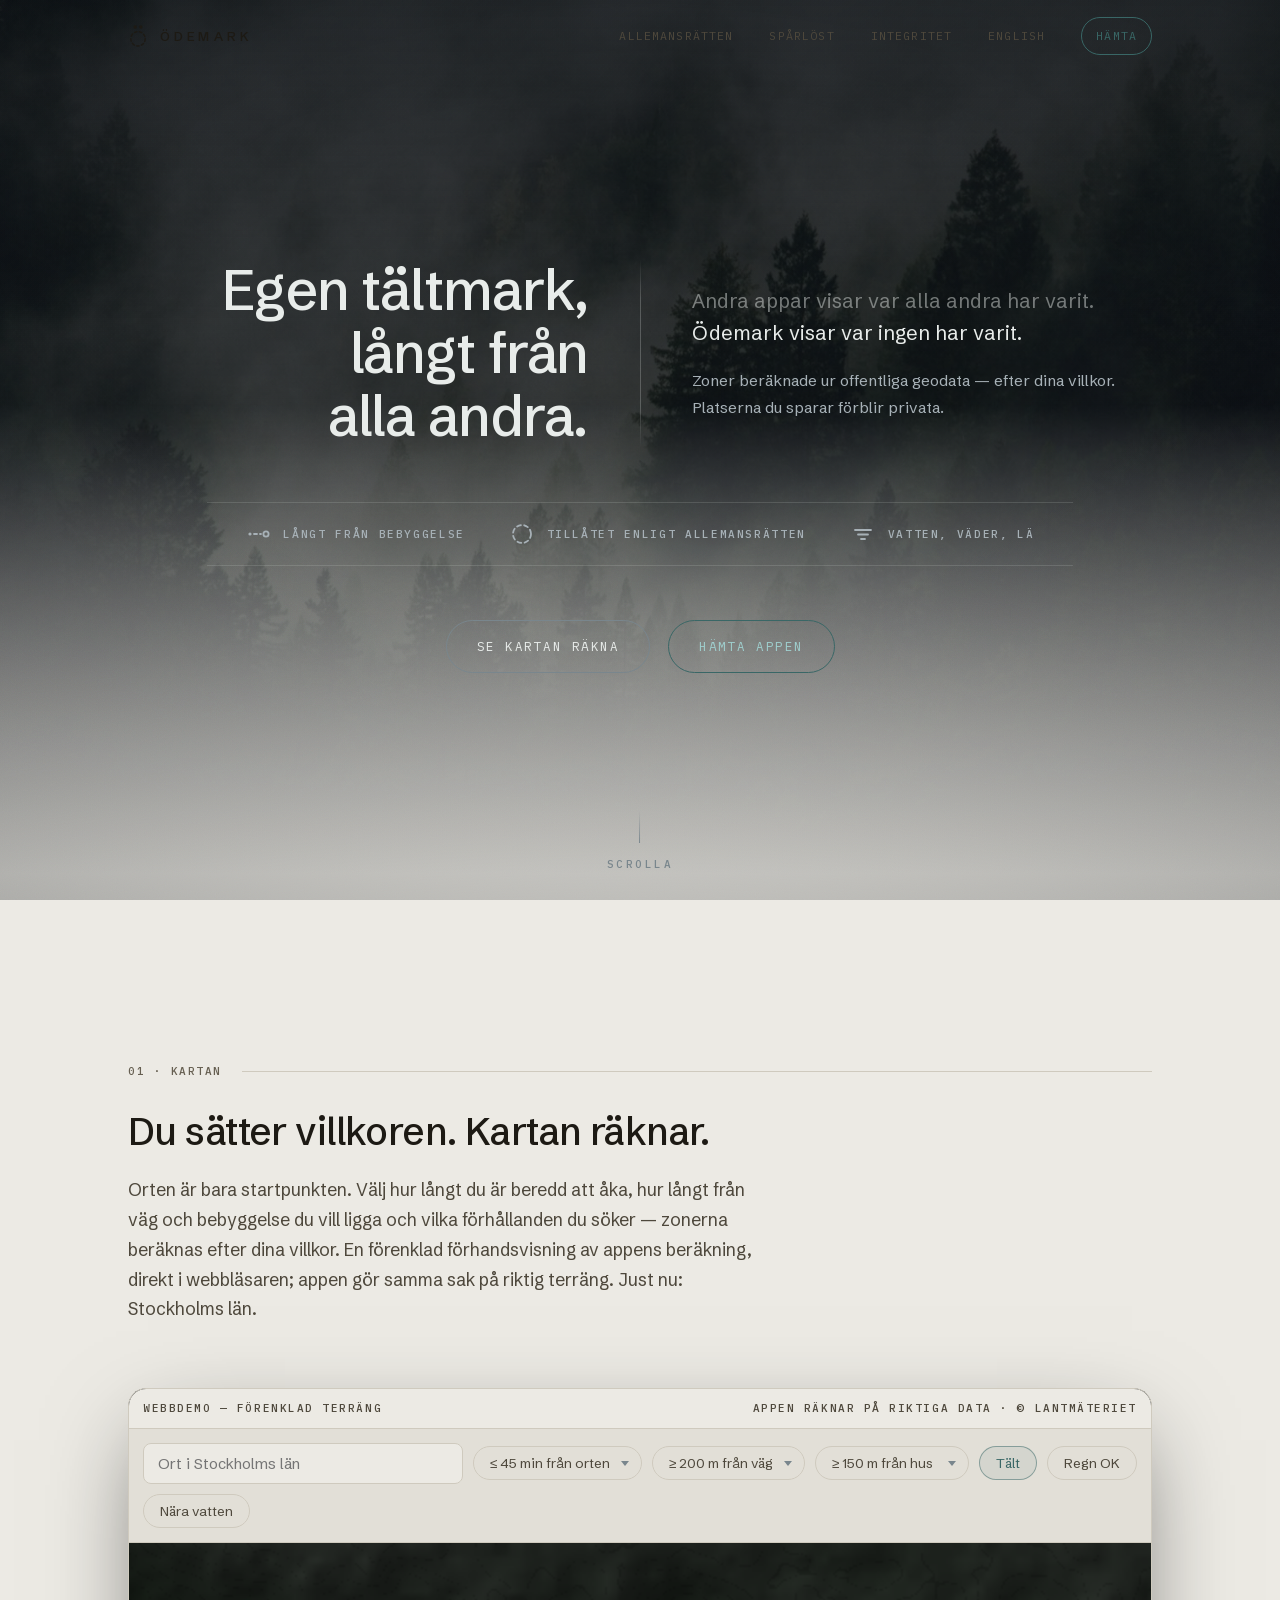
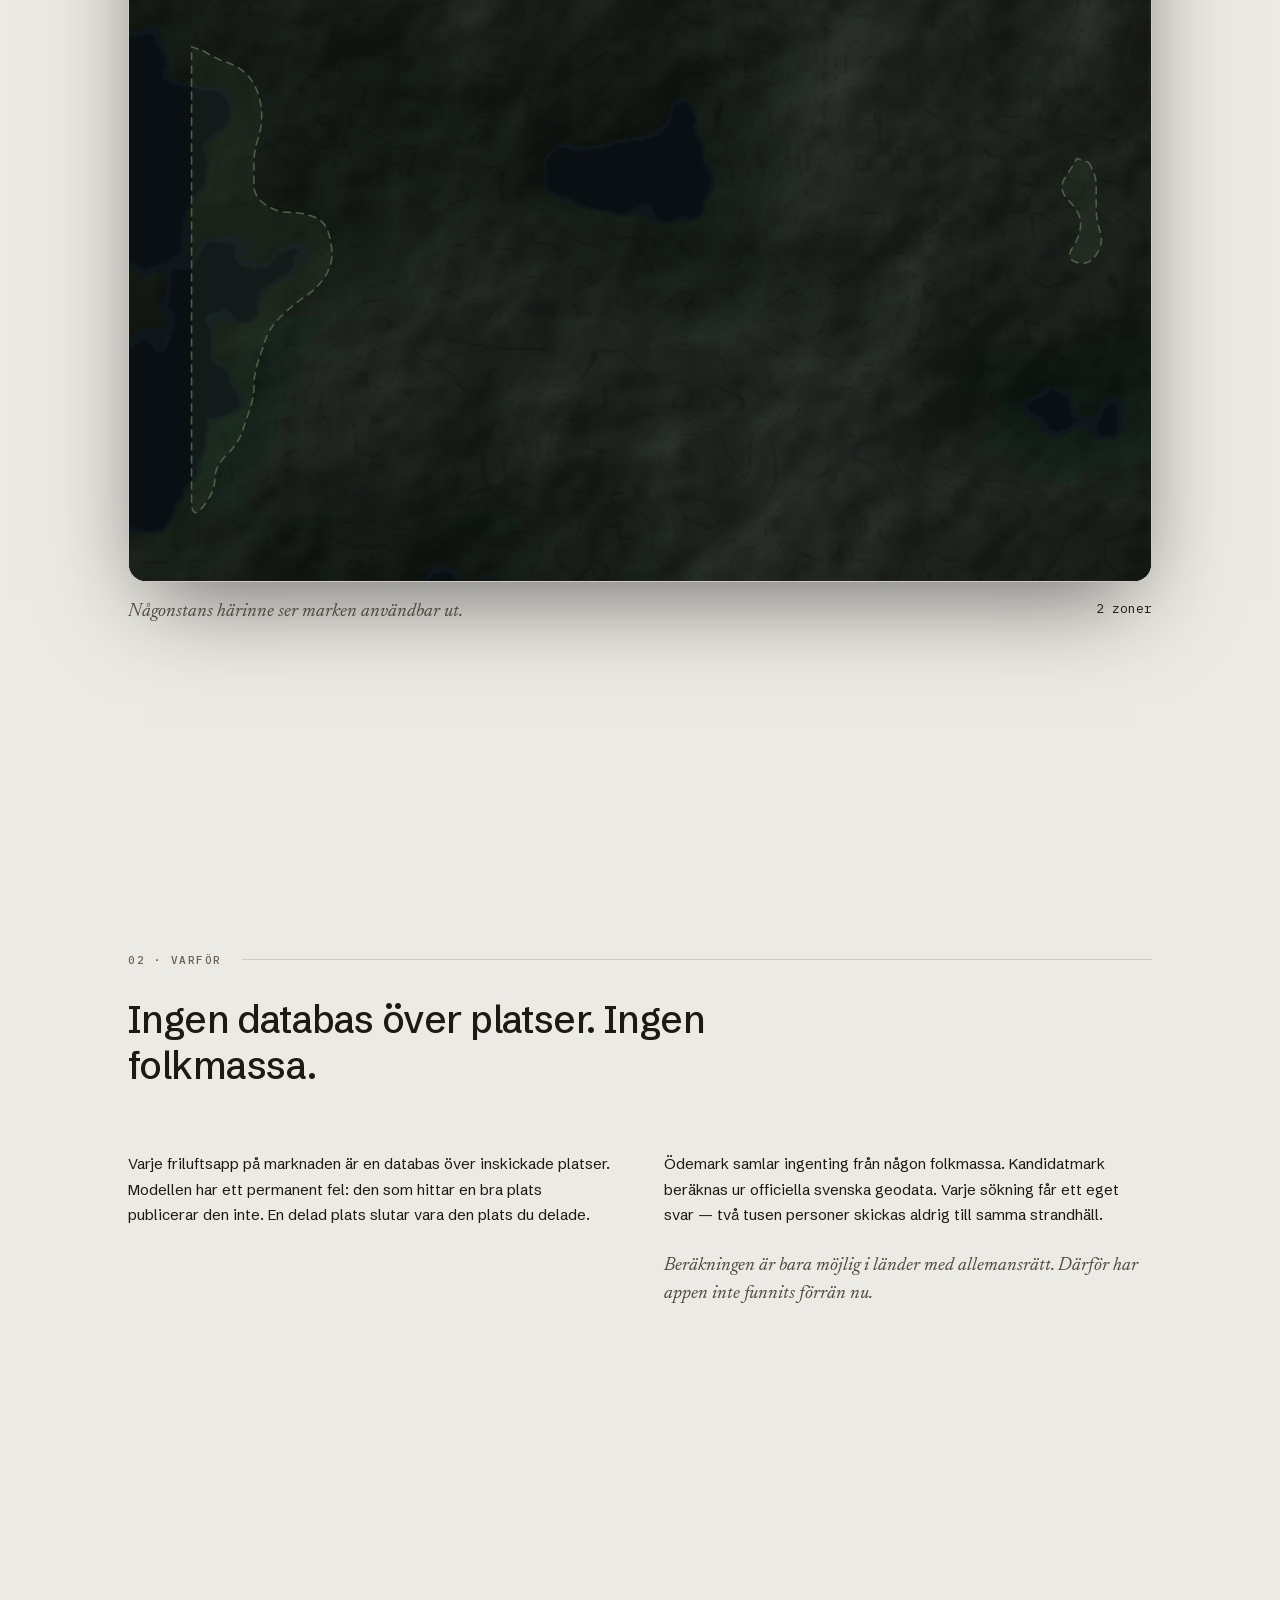
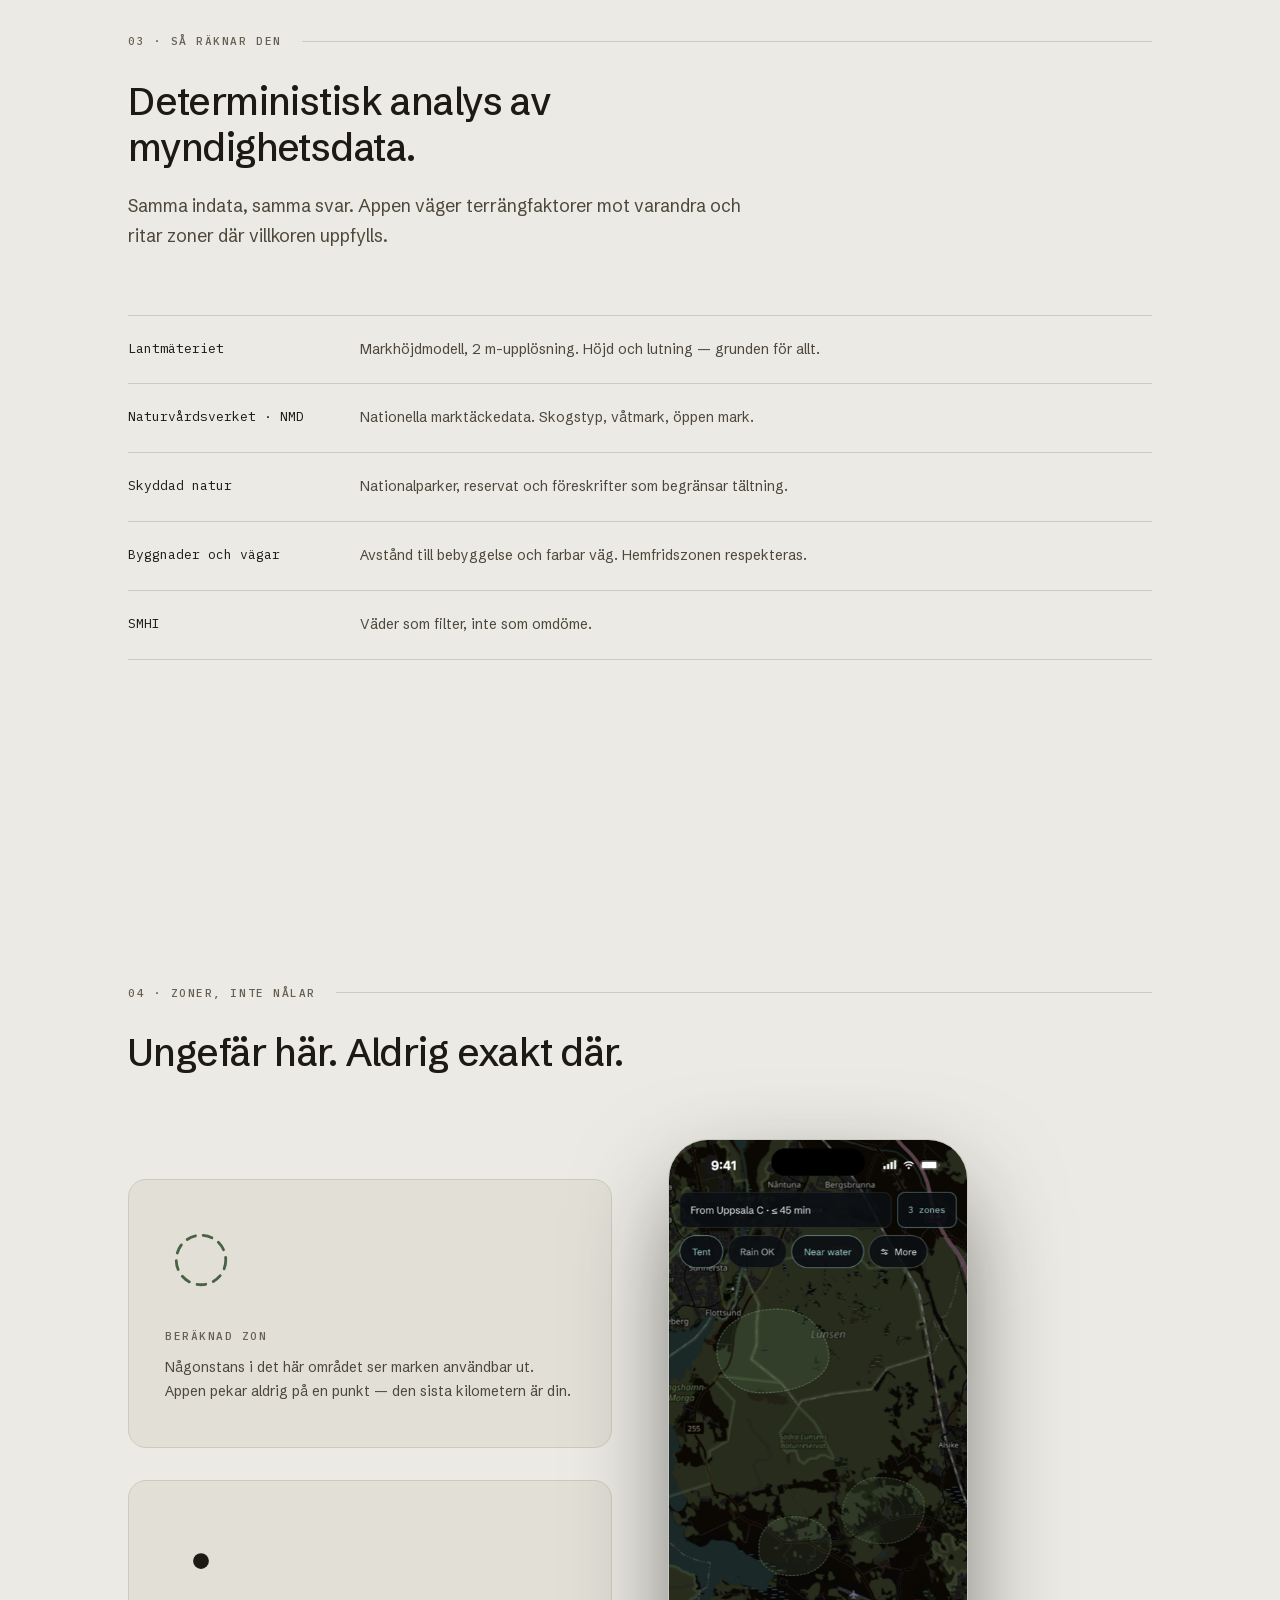
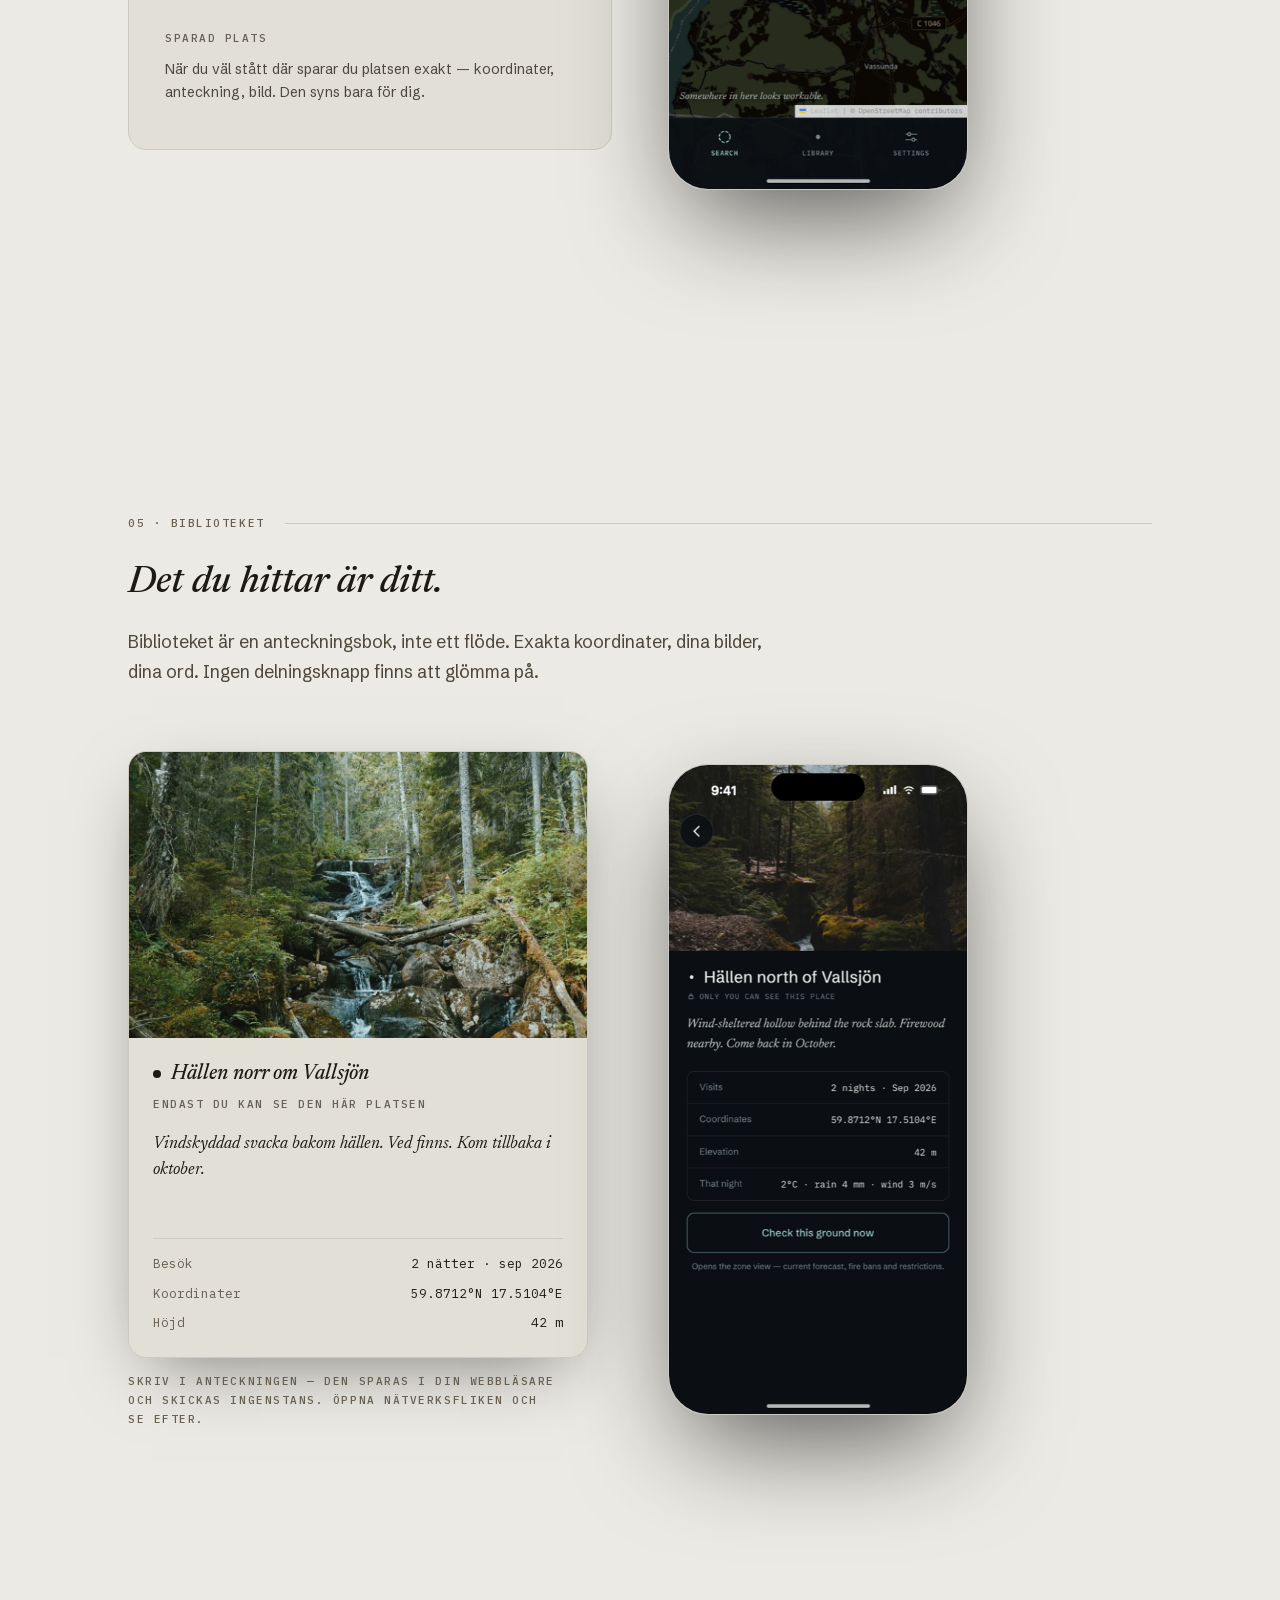
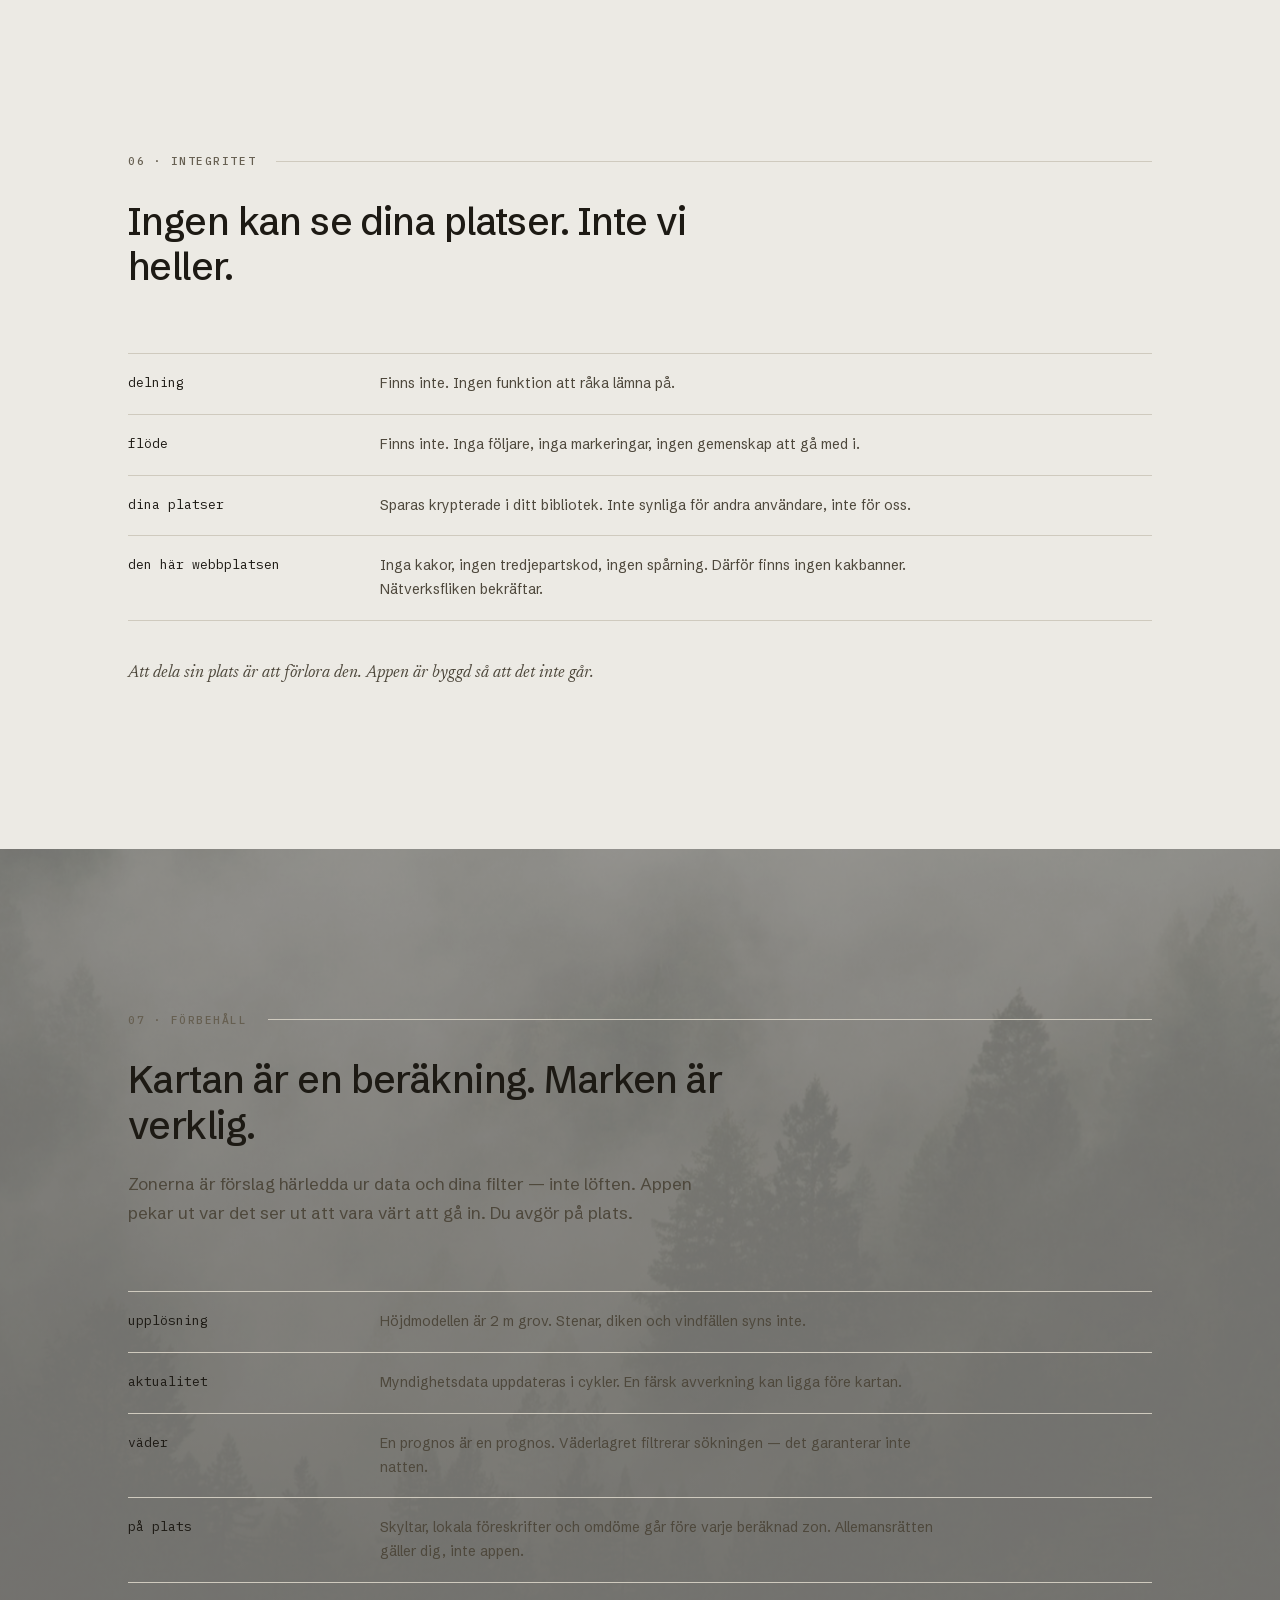
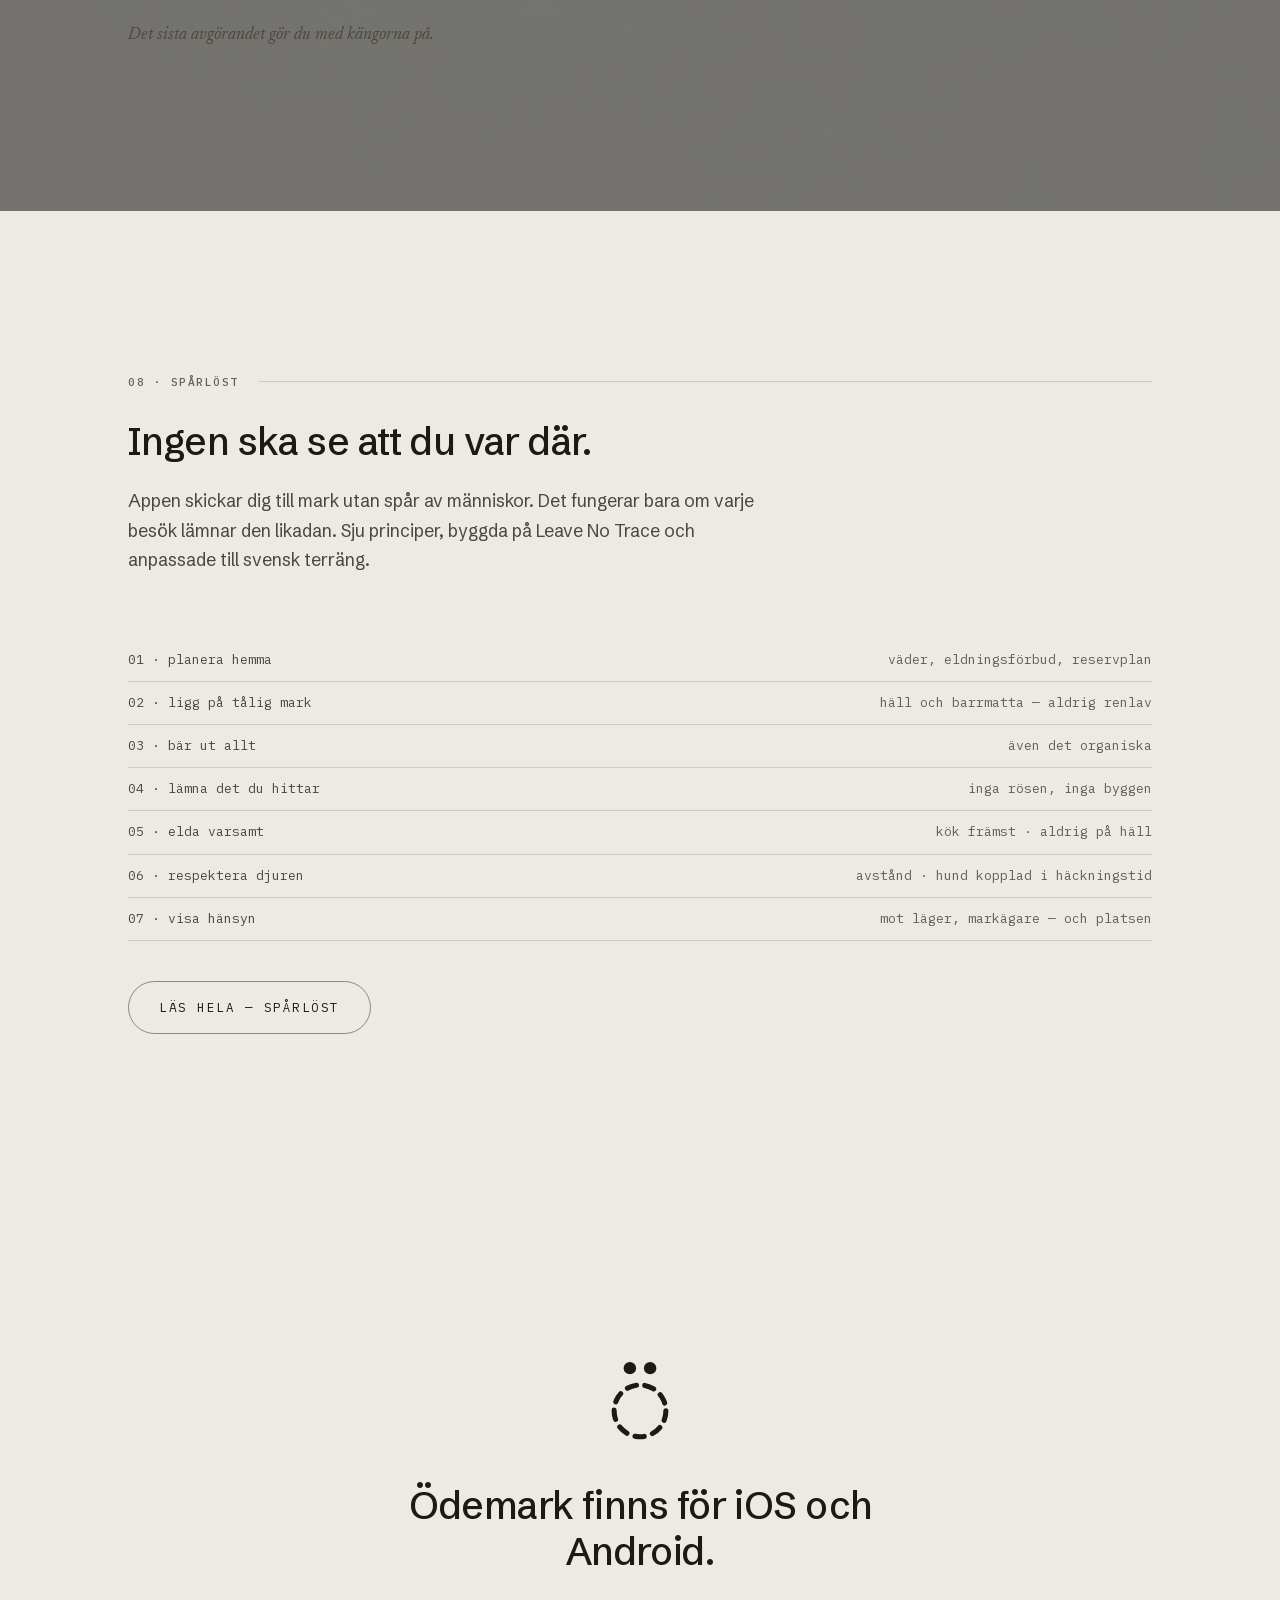
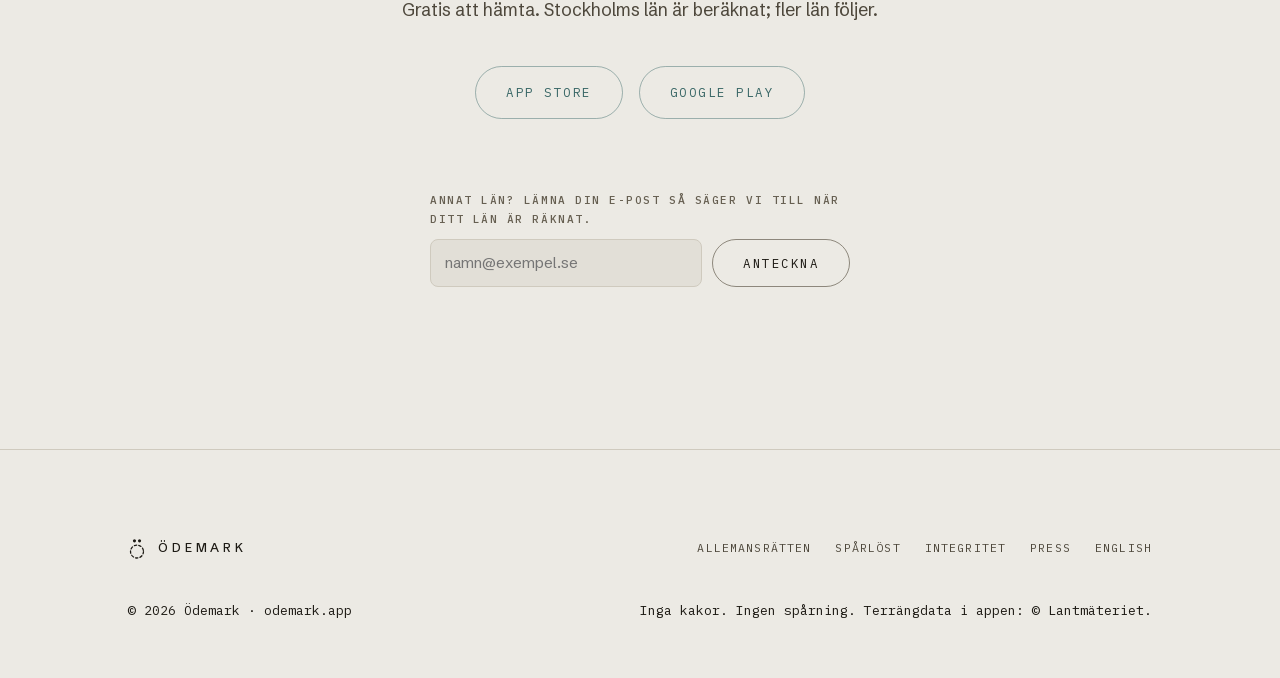
==== commit 4e4cbae9: "Update asset references to include versioning for CSS and JavaScript files, ensuring proper cache ma" ====
--- a/index.html
+++ b/index.html
@@ -26,7 +26,7 @@
 <link rel="preload" href="/fonts/newsreader-400-italic-latin.woff2" as="font" type="font/woff2" crossorigin>
 <link rel="preload" href="/fonts/ibm-plex-mono-400-latin.woff2" as="font" type="font/woff2" crossorigin>
 <link rel="stylesheet" href="/css/fonts.css">
-<link rel="stylesheet" href="/css/main.css">
+<link rel="stylesheet" href="/css/main.css?v=4">
 </head>
 <body>
 <a class="skip" href="#main">Hoppa till innehållet</a>
@@ -60,7 +60,7 @@
              preload="metadata" poster="/img/mist.jpg" disablepictureinpicture>
         <source src="/img/hero.mp4" type="video/mp4">
       </video>
-      <div class="hero-still" style="background-image:url('/img/mist.jpg')"></div>
+      <div class="hero-still on" style="background-image:url('/img/mist.jpg')"></div>
       <div class="hero-still" style="background-image:url('/img/hero-2.jpg')"></div>
       <div class="hero-still" style="background-image:url('/img/hero-3.jpg')"></div>
       <div class="hero-scrim"></div>
@@ -471,7 +471,7 @@
   close: "Stäng"
 };
 </script>
-<script src="/js/main.js?v=2" defer></script>
-<script src="/js/terrain.js?v=3" defer></script>
+<script src="/js/main.js?v=4" defer></script>
+<script src="/js/terrain.js?v=4" defer></script>
 </body>
 </html>
--- a/css/main.css
+++ b/css/main.css
@@ -277,15 +277,23 @@
   color: var(--fg);
   overflow: hidden;
 }
-.hero-media { position: absolute; inset: 0; z-index: 0; background: #0B0F13; }
+.hero-media {
+  position: absolute; inset: 0; z-index: 0;
+  background: #0B0F13 url("/img/mist.jpg") center / cover no-repeat;
+}
 .hero-media video,
 .hero-still {
   position: absolute; inset: 0; width: 100%; height: 100%;
   object-fit: cover;
   background-size: cover; background-position: center;
 }
+.hero-media video { opacity: 0; }
+.hero-media.has-video video { opacity: 1; }
+/* first still is on in the HTML — forest is visible before JS runs.
+   a failed <video> sits underneath and cannot black out the arrival. */
 .hero-still { opacity: 0; transition: opacity 1600ms var(--ease); }
 .hero-still.on { opacity: 1; }
+.hero-media.has-video .hero-still { opacity: 0; }
 /* drone drift — one slow shared zoom on the media layer only, so
    crossfading stills never jump. Founder-approved charter exception:
    background footage surrogate; interface content never scales. */
@@ -316,7 +324,11 @@
   mix-blend-mode: overlay;
   pointer-events: none;
 }
-.hero > .hero-content { position: relative; z-index: 1; }
+.hero > .hero-content {
+  position: relative; z-index: 1;
+  width: min(var(--w), 100%);
+  padding: 0 clamp(8px, 2vw, 24px);
+}
 .hero > .hero-scroll { z-index: 1; }
 .hero.has-media .btn { color: var(--fg); border-color: var(--fg-3); }
 .hero.has-media .btn:hover { border-color: var(--fg); }
@@ -327,15 +339,15 @@
 .hero-split {
   display: grid;
   grid-template-columns: minmax(0, 1fr) 1px minmax(0, 1fr);
-  gap: clamp(28px, 4vw, 60px);
+  gap: clamp(28px, 4vw, 64px);
   align-items: center;
-  max-width: 1000px;
+  max-width: 1120px;
   margin: 0 auto;
 }
 .hero-title {
   margin: 0;
   text-align: right;
-  font-size: clamp(30px, 3.7vw, 50px);
+  font-size: clamp(32px, 4.4vw, 64px);
   font-weight: 500; line-height: 1.12; letter-spacing: -0.02em;
   text-wrap: balance;
 }
@@ -352,7 +364,7 @@
 /* the inversion — the category, then the product */
 .hero-inversion {
   margin: 0; max-width: 48ch;
-  font-size: clamp(16px, 1.4vw, 18.5px);
+  font-size: clamp(16px, 1.55vw, 21px);
   line-height: 1.55;
 }
 .hero-inversion .inv-others { display: block; color: color-mix(in srgb, var(--fg) 46%, transparent); }
@@ -360,7 +372,7 @@
 
 @media (max-width: 860px) {
   .hero-split { grid-template-columns: 1fr; gap: 24px; }
-  .hero-title { text-align: center; font-size: clamp(29px, 8vw, 38px); }
+  .hero-title { text-align: center; font-size: clamp(30px, 8vw, 42px); }
   .hero-divider {
     width: 64px; height: 1px; min-height: 0;
     margin: 0 auto;
